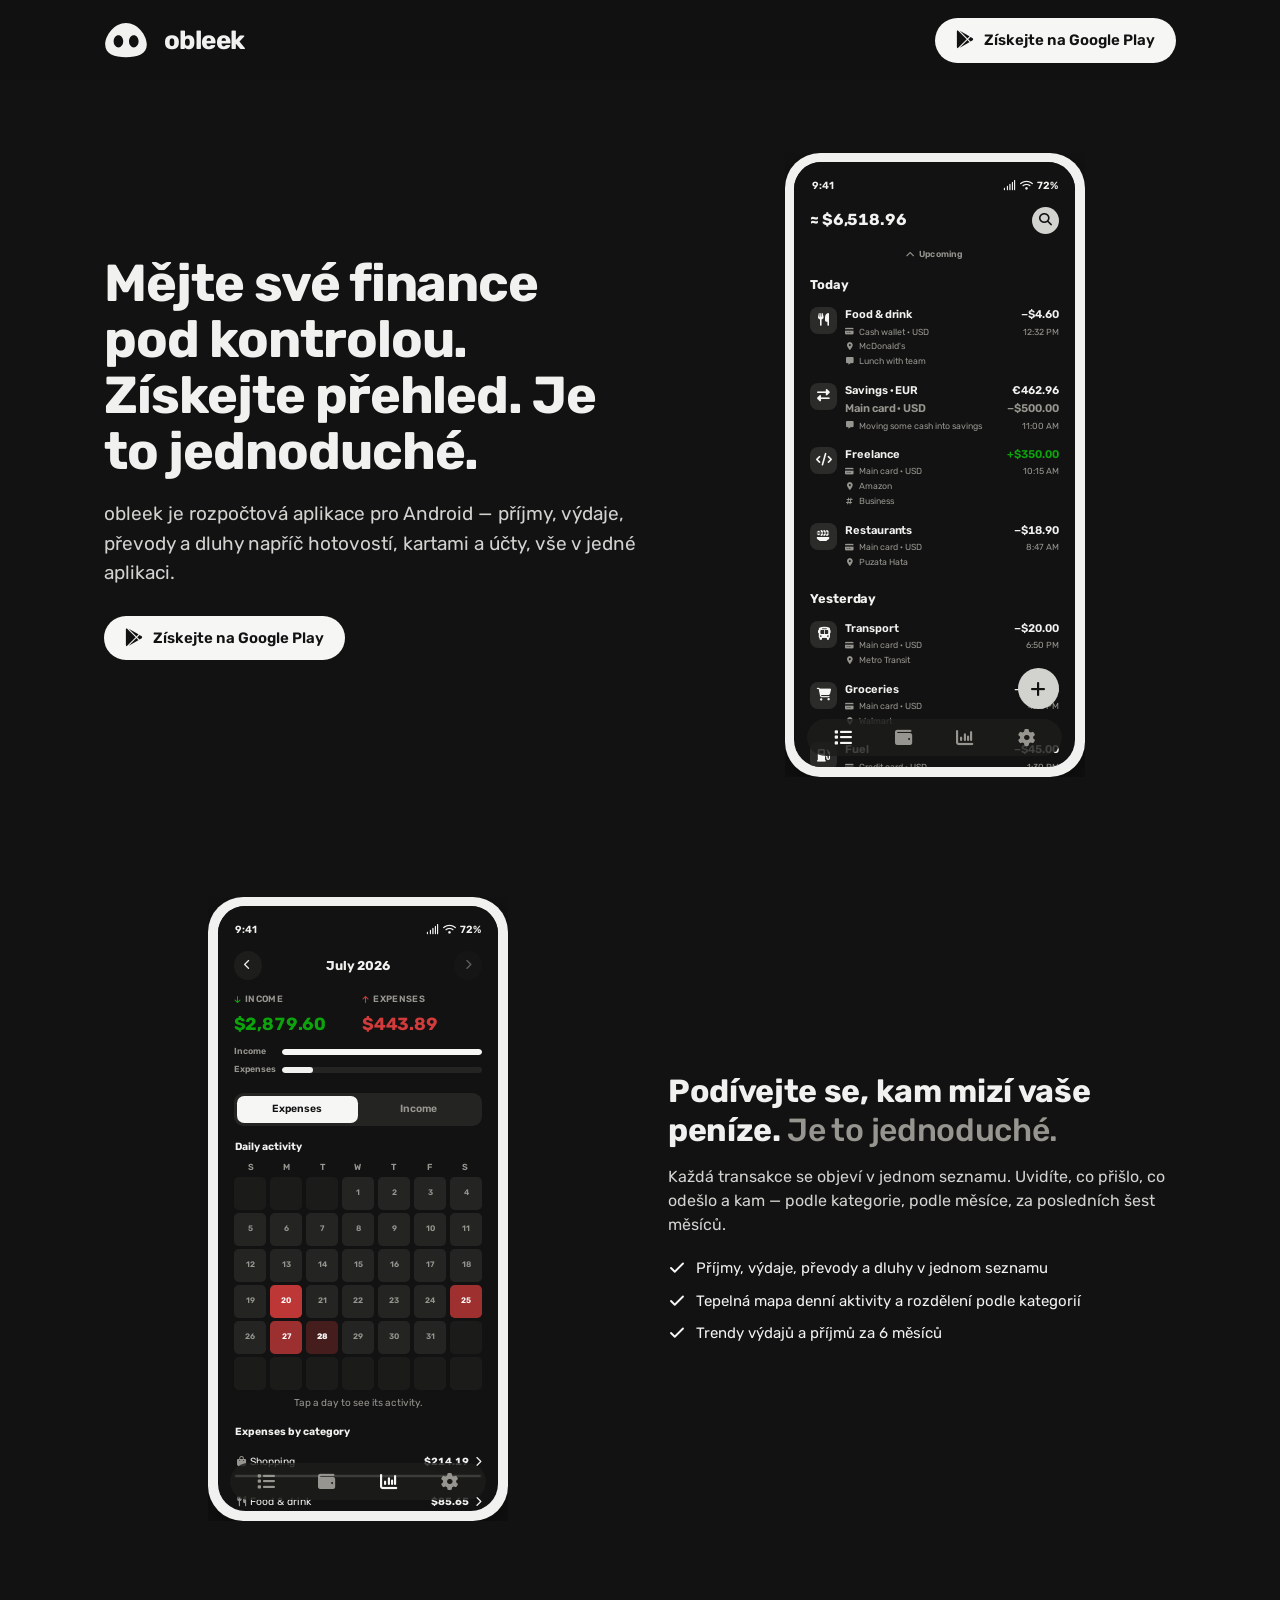
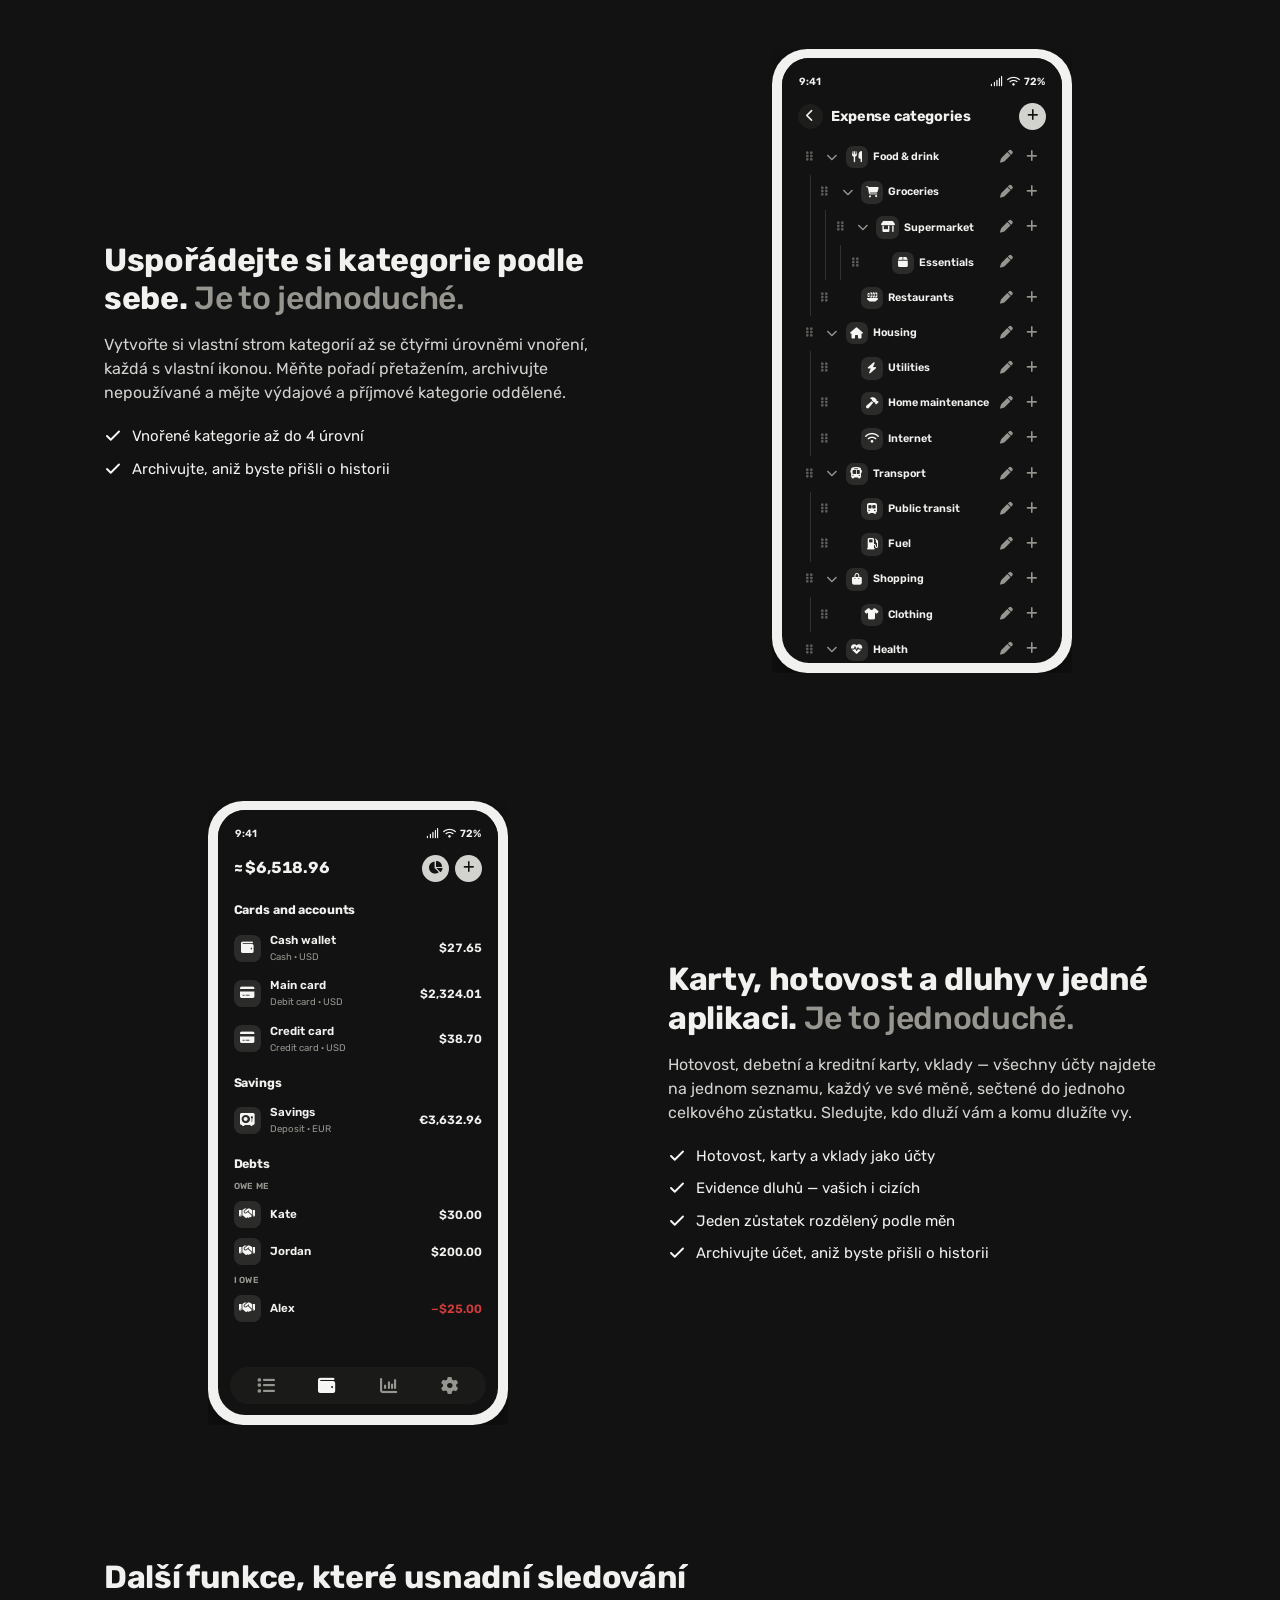
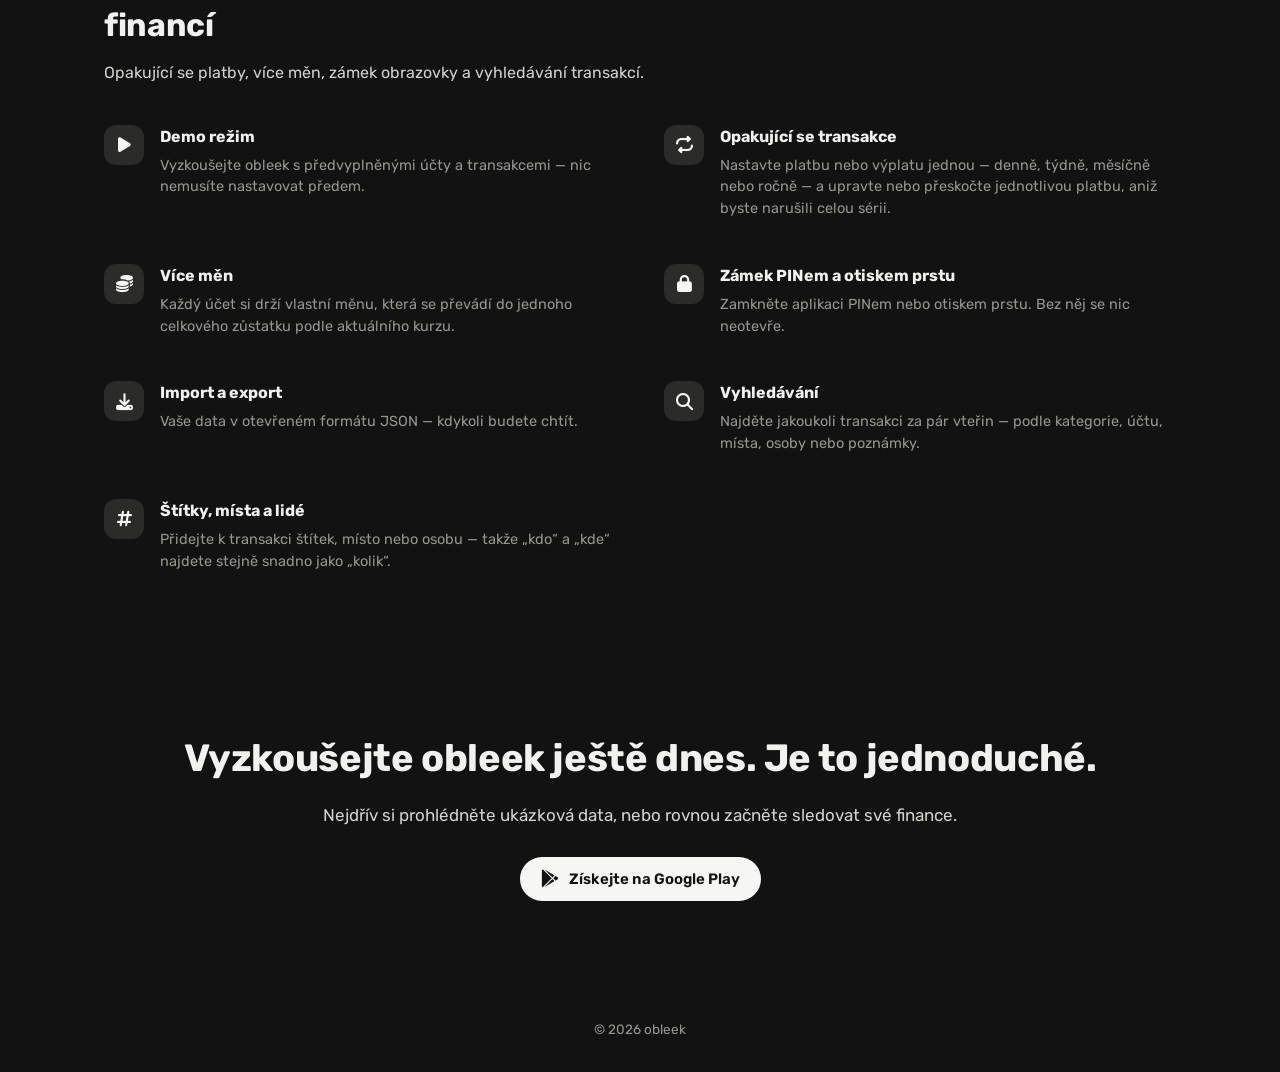
==== cs/index.html @ bb256c73 "Add basic implementation" ====
<!DOCTYPE html>
<html lang="cs">
<head>
<meta charset="UTF-8" />
<title>obleek — sledování výdajů</title>
<meta name="description" content="obleek je rozpočtová aplikace pro Android. Sledujte příjmy, výdaje, karty, hotovost a dluhy, řaďte si kategorie po svém a získejte přehled. Je to jednoduché." />
<meta name="viewport" content="width=device-width, initial-scale=1" />
<meta name="theme-color" content="#121212" />
<link rel="canonical" href="https://vbrazhnik.github.io/obleek/cs/" />

<link rel="alternate" hreflang="en" href="https://vbrazhnik.github.io/obleek/" />
<link rel="alternate" hreflang="cs" href="https://vbrazhnik.github.io/obleek/cs/" />
<link rel="alternate" hreflang="de" href="https://vbrazhnik.github.io/obleek/de/" />
<link rel="alternate" hreflang="es" href="https://vbrazhnik.github.io/obleek/es/" />
<link rel="alternate" hreflang="fr" href="https://vbrazhnik.github.io/obleek/fr/" />
<link rel="alternate" hreflang="it" href="https://vbrazhnik.github.io/obleek/it/" />
<link rel="alternate" hreflang="pl" href="https://vbrazhnik.github.io/obleek/pl/" />
<link rel="alternate" hreflang="pt" href="https://vbrazhnik.github.io/obleek/pt/" />
<link rel="alternate" hreflang="uk" href="https://vbrazhnik.github.io/obleek/uk/" />
<link rel="alternate" hreflang="x-default" href="https://vbrazhnik.github.io/obleek/" />

<link rel="icon" type="image/svg+xml" href="../assets/img/icon-source.svg" />
<link rel="icon" type="image/png" sizes="32x32" href="../assets/img/favicon-32.png" />
<link rel="apple-touch-icon" sizes="180x180" href="../assets/img/apple-touch-icon.png" />

<link rel="preload" href="../assets/fonts/rubik.woff2" as="font" type="font/woff2" crossorigin />
<link rel="stylesheet" href="https://cdnjs.cloudflare.com/ajax/libs/font-awesome/6.5.2/css/all.min.css" />
<link rel="stylesheet" href="../assets/css/style.css" />
<link rel="stylesheet" href="../assets/css/app-mock.css" />

<meta property="og:type" content="website" />
<meta property="og:site_name" content="obleek" />
<meta property="og:title" content="obleek — sledování výdajů" />
<meta property="og:description" content="Sledujte příjmy, výdaje, karty, hotovost a dluhy. Řaďte si kategorie po svém. Získejte přehled. Je to jednoduché." />
<meta property="og:url" content="https://vbrazhnik.github.io/obleek/cs/" />
<meta property="og:image" content="https://vbrazhnik.github.io/obleek/assets/img/og-image.png" />
<meta property="og:image:width" content="1200" />
<meta property="og:image:height" content="630" />
<meta property="og:locale" content="cs_CZ" />
<meta name="twitter:card" content="summary_large_image" />
<meta name="twitter:title" content="obleek — sledování výdajů" />
<meta name="twitter:description" content="Sledujte příjmy, výdaje, karty, hotovost a dluhy. Je to jednoduché." />
<meta name="twitter:image" content="https://vbrazhnik.github.io/obleek/assets/img/og-image.png" />

<script type="application/ld+json">
{
  "@context": "https://schema.org",
  "@type": "SoftwareApplication",
  "name": "obleek",
  "applicationCategory": "FinanceApplication",
  "operatingSystem": "Android",
  "description": "Rozpočtová aplikace pro Android: sledujte příjmy, výdaje, převody a dluhy mezi hotovostí, kartami a účty, vytvářejte si vlastní kategorie a sledujte přehledy.",
  "url": "https://vbrazhnik.github.io/obleek/cs/",
  "installUrl": "https://play.google.com/store/apps/details?id=com.vbrazhnik.obleek"
}
</script>
</head>
<body>
<a class="skip-link" href="#main">Přeskočit na obsah</a>

<header class="site-header">
  <div class="wrap">
    <a class="brand" href="#top">
      <span class="brand-mark" aria-hidden="true">
        <svg viewBox="0 0 512 512"><g transform="translate(256 256) scale(1.4) translate(-256 -256)" fill="currentColor"><path d="M256 114C351.545 114 429 214.792 429 293.477C429 372.161 351.545 398.941 256 398.941C160.455 398.941 83.0002 372.161 83 293.477C83 214.792 160.455 114 256 114ZM193.09 215.765C171.12 215.765 153.309 238.545 153.309 266.646C153.309 294.748 171.12 317.529 193.09 317.529C215.06 317.529 232.87 294.748 232.87 266.646C232.87 238.545 215.06 215.765 193.09 215.765ZM320.758 215.765C298.788 215.765 280.978 238.545 280.978 266.646C280.978 294.748 298.788 317.529 320.758 317.529C342.728 317.529 360.539 294.748 360.539 266.646C360.539 238.545 342.728 215.765 320.758 215.765Z"/></g></svg>
      </span>
      obleek
    </a>
    <nav class="site-nav" aria-label="Primary">
      <a class="btn btn-primary" href="https://play.google.com/store/apps/details?id=com.vbrazhnik.obleek" rel="noopener">
        <i class="fa-brands fa-google-play" aria-hidden="true"></i>
        Získejte na Google Play
      </a>
    </nav>
  </div>
</header>

<main id="main">

  <section class="hero" id="top">
    <div class="wrap">
      <div class="hero-copy">
        <h1>Mějte své finance pod kontrolou. Získejte přehled. Je to jednoduché.</h1>
        <p class="lede">obleek je rozpočtová aplikace pro Android — příjmy, výdaje, převody a dluhy napříč hotovostí, kartami a účty, vše v jedné aplikaci.</p>
        <div class="hero-ctas">
          <a class="btn btn-primary" href="https://play.google.com/store/apps/details?id=com.vbrazhnik.obleek" rel="noopener">
            <i class="fa-brands fa-google-play" aria-hidden="true"></i>
            Získejte na Google Play
          </a>
        </div>
      </div>

      <div class="hero-visual">
        <div class="phone-frame">
        <div class="phone" aria-hidden="true">
          <div class="phone-inner">
            <div class="statusbar"><span>9:41</span><span><i class="fa-solid fa-signal"></i>&nbsp;&nbsp;<i class="fa-solid fa-wifi"></i>&nbsp;&nbsp;72%</span></div>
            <div class="screens">
              <section class="screen active">
                <div class="screen-head">
                  <button type="button" class="header-balance-btn tabular">≈ $6,518.96</button>
                  <div class="screen-head-actions">
                    <button class="icon-btn" aria-hidden="true"><i class="fa-solid fa-magnifying-glass"></i></button>
                  </div>
                </div>
                <div class="future-plans-pull">
                  <span class="future-plans-label"><i class="fa-solid fa-chevron-up"></i> Upcoming</span>
                </div>
                <div class="day-label">Today</div>
                <div class="tx-list">
                  <div class="tx-row">
                    <span class="tx-icon"><i class="fa-solid fa-utensils"></i></span>
                    <div class="tx-mid"><div class="name">Food &amp; drink</div><div class="tx-detail"><i class="fa-solid fa-credit-card"></i>Cash wallet · USD</div><div class="tx-detail"><i class="fa-solid fa-location-dot"></i>McDonald's</div><div class="tx-detail tx-note"><i class="fa-solid fa-message"></i><span>Lunch with team</span></div></div>
                    <div class="tx-amt-wrap"><div class="tx-amt tabular">−$4.60</div><div class="tx-time">12:32 PM</div></div>
                  </div>
                  <div class="tx-row">
                    <span class="tx-icon"><i class="fa-solid fa-right-left"></i></span>
                    <div class="tx-mid">
                      <div class="name">Savings · EUR</div>
                      <div class="name tx-from-account">Main card · USD</div>
                      <div class="tx-detail tx-note"><i class="fa-solid fa-message"></i><span>Moving some cash into savings</span></div>
                    </div>
                    <div class="tx-amt-wrap">
                      <div class="tx-amt tabular">€462.96</div>
                      <div class="tx-amt tx-amt-sent tabular">−$500.00</div>
                      <div class="tx-time">11:00 AM</div>
                    </div>
                  </div>
                  <div class="tx-row">
                    <span class="tx-icon"><i class="fa-solid fa-code"></i></span>
                    <div class="tx-mid"><div class="name">Freelance</div><div class="tx-detail"><i class="fa-solid fa-credit-card"></i>Main card · USD</div><div class="tx-detail"><i class="fa-solid fa-location-dot"></i>Amazon</div><div class="tx-detail"><i class="fa-solid fa-hashtag"></i>Business</div></div>
                    <div class="tx-amt-wrap"><div class="tx-amt pos tabular">+$350.00</div><div class="tx-time">10:15 AM</div></div>
                  </div>
                  <div class="tx-row">
                    <span class="tx-icon"><i class="fa-solid fa-plate-wheat"></i></span>
                    <div class="tx-mid"><div class="name">Restaurants</div><div class="tx-detail"><i class="fa-solid fa-credit-card"></i>Main card · USD</div><div class="tx-detail"><i class="fa-solid fa-location-dot"></i>Puzata Hata</div></div>
                    <div class="tx-amt-wrap"><div class="tx-amt tabular">−$18.90</div><div class="tx-time">8:47 AM</div></div>
                  </div>
                </div>
                <div class="day-label">Yesterday</div>
                <div class="tx-list">
                  <div class="tx-row">
                    <span class="tx-icon"><i class="fa-solid fa-bus"></i></span>
                    <div class="tx-mid"><div class="name">Transport</div><div class="tx-detail"><i class="fa-solid fa-credit-card"></i>Main card · USD</div><div class="tx-detail"><i class="fa-solid fa-location-dot"></i>Metro Transit</div></div>
                    <div class="tx-amt-wrap"><div class="tx-amt tabular">−$20.00</div><div class="tx-time">6:50 PM</div></div>
                  </div>
                  <div class="tx-row">
                    <span class="tx-icon"><i class="fa-solid fa-cart-shopping"></i></span>
                    <div class="tx-mid"><div class="name">Groceries</div><div class="tx-detail"><i class="fa-solid fa-credit-card"></i>Main card · USD</div><div class="tx-detail"><i class="fa-solid fa-location-dot"></i>Walmart</div></div>
                    <div class="tx-amt-wrap"><div class="tx-amt tabular">−$62.15</div><div class="tx-time">4:12 PM</div></div>
                  </div>
                  <div class="tx-row">
                    <span class="tx-icon"><i class="fa-solid fa-gas-pump"></i></span>
                    <div class="tx-mid"><div class="name">Fuel</div><div class="tx-detail"><i class="fa-solid fa-credit-card"></i>Credit card · USD</div><div class="tx-detail"><i class="fa-solid fa-location-dot"></i>Shell</div></div>
                    <div class="tx-amt-wrap"><div class="tx-amt tabular">−$45.00</div><div class="tx-time">1:30 PM</div></div>
                  </div>
                  <div class="tx-row">
                    <span class="tx-icon"><i class="fa-solid fa-percent"></i></span>
                    <div class="tx-mid"><div class="name">Dividends</div><div class="tx-detail"><i class="fa-solid fa-credit-card"></i>Savings · EUR</div><div class="tx-detail"><i class="fa-solid fa-location-dot"></i>Vanguard</div></div>
                    <div class="tx-amt-wrap"><div class="tx-amt pos tabular">+€120.00</div><div class="tx-time">9:00 AM</div></div>
                  </div>
                </div>
              </section>
            </div>
            <nav class="tabbar">
              <button class="tab active"><i class="fa-solid fa-list"></i><span>Transakce</span></button>
              <button class="tab"><i class="fa-solid fa-wallet"></i><span>Účty</span></button>
              <button class="tab"><i class="fa-solid fa-chart-column"></i><span>Analýza</span></button>
              <button class="tab"><i class="fa-solid fa-gear"></i><span>Nastavení</span></button>
            </nav>
            <button class="fab" aria-hidden="true"><i class="fa-solid fa-plus"></i></button>
          </div>
        </div>
        </div>
      </div>
    </div>
  </section>

  <div id="features">

  <section class="feature reverse">
    <div class="wrap">
      <div class="feature-copy">
        <h2>Podívejte se, kam mizí vaše peníze. <span class="simple">Je to jednoduché.</span></h2>
        <p>Každá transakce se objeví v jednom seznamu. Uvidíte, co přišlo, co odešlo a kam — podle kategorie, podle měsíce, za posledních šest měsíců.</p>
        <ul class="feature-list">
          <li><svg viewBox="0 0 24 24" fill="none" stroke="currentColor" stroke-width="2.5" stroke-linecap="round" stroke-linejoin="round"><path d="M20 6L9 17l-5-5"/></svg>Příjmy, výdaje, převody a dluhy v jednom seznamu</li>
          <li><svg viewBox="0 0 24 24" fill="none" stroke="currentColor" stroke-width="2.5" stroke-linecap="round" stroke-linejoin="round"><path d="M20 6L9 17l-5-5"/></svg>Tepelná mapa denní aktivity a rozdělení podle kategorií</li>
          <li><svg viewBox="0 0 24 24" fill="none" stroke="currentColor" stroke-width="2.5" stroke-linecap="round" stroke-linejoin="round"><path d="M20 6L9 17l-5-5"/></svg>Trendy výdajů a příjmů za 6 měsíců</li>
        </ul>
      </div>
      <div class="feature-visual">
        <div class="phone-frame">
        <div class="phone" aria-hidden="true">
          <div class="phone-inner">
            <div class="statusbar"><span>9:41</span><span><i class="fa-solid fa-signal"></i>&nbsp;&nbsp;<i class="fa-solid fa-wifi"></i>&nbsp;&nbsp;72%</span></div>
            <div class="screens">
              <section class="screen active">
            <div class="screen-head">
              <div class="month-nav">
                <button type="button" class="month-nav-btn" data-dash-month-prev="" aria-label="Previous month">
                  <i class="fa-solid fa-chevron-left"></i>
                </button>
                <span class="month-label" data-dash-month-pill="">July 2026</span>
                <button type="button" class="month-nav-btn" data-dash-month-next="" aria-label="Next month" disabled="">
                  <i class="fa-solid fa-chevron-right"></i>
                </button>
              </div>
            </div>

            <div class="stat-row">
              <div class="stat-tile income">
                <div class="k"><i class="fa-solid fa-arrow-down"></i>Income</div>
                <div class="v tabular" data-dash-income="">$2,879.60</div>
              </div>
              <div class="stat-tile expense">
                <div class="k"><i class="fa-solid fa-arrow-up"></i>Expenses</div>
                <div class="v tabular" data-dash-expense="">$443.89</div>
              </div>
            </div>

            <div class="io-compare">
              <div class="io-bar-row">
                <span class="io-bar-label">Income</span>
                <div class="io-bar-track"><span class="io-bar income" data-dash-io-income-bar="" style="width: 100%;"></span></div>
              </div>
              <div class="io-bar-row">
                <span class="io-bar-label">Expenses</span>
                <div class="io-bar-track"><span class="io-bar" data-dash-io-expense-bar="" style="width: 15.415%;"></span></div>
              </div>
            </div>

            <div class="segmented" data-dash-kind-toggle="">
              <button type="button" data-dash-kind="expense" class="active">Expenses</button>
              <button type="button" data-dash-kind="income">Income</button>
            </div>

            <div class="section-title">Daily activity</div>

            

            <div data-kind-section="expense">
              <div class="cal-weekdays"><span>S</span><span>M</span><span>T</span><span>W</span><span>T</span><span>F</span><span>S</span></div>
              <div class="heat-grid" data-dash-heat-grid-expense=""><span class="heat-day-blank" aria-hidden="true"></span><span class="heat-day-blank" aria-hidden="true"></span><span class="heat-day-blank" aria-hidden="true"></span><button type="button" class="heat-day" data-heat-date="2026-07-01" style="background:var(--surface-2)"><span class="heat-day-num" style="color:var(--muted);font-weight:600">1</span></button><button type="button" class="heat-day" data-heat-date="2026-07-02" style="background:var(--surface-2)"><span class="heat-day-num" style="color:var(--muted);font-weight:600">2</span></button><button type="button" class="heat-day" data-heat-date="2026-07-03" style="background:var(--surface-2)"><span class="heat-day-num" style="color:var(--muted);font-weight:600">3</span></button><button type="button" class="heat-day" data-heat-date="2026-07-04" style="background:var(--surface-2)"><span class="heat-day-num" style="color:var(--muted);font-weight:600">4</span></button><button type="button" class="heat-day" data-heat-date="2026-07-05" style="background:var(--surface-2)"><span class="heat-day-num" style="color:var(--muted);font-weight:600">5</span></button><button type="button" class="heat-day" data-heat-date="2026-07-06" style="background:var(--surface-2)"><span class="heat-day-num" style="color:var(--muted);font-weight:600">6</span></button><button type="button" class="heat-day" data-heat-date="2026-07-07" style="background:var(--surface-2)"><span class="heat-day-num" style="color:var(--muted);font-weight:600">7</span></button><button type="button" class="heat-day" data-heat-date="2026-07-08" style="background:var(--surface-2)"><span class="heat-day-num" style="color:var(--muted);font-weight:600">8</span></button><button type="button" class="heat-day" data-heat-date="2026-07-09" style="background:var(--surface-2)"><span class="heat-day-num" style="color:var(--muted);font-weight:600">9</span></button><button type="button" class="heat-day" data-heat-date="2026-07-10" style="background:var(--surface-2)"><span class="heat-day-num" style="color:var(--muted);font-weight:600">10</span></button><button type="button" class="heat-day" data-heat-date="2026-07-11" style="background:var(--surface-2)"><span class="heat-day-num" style="color:var(--muted);font-weight:600">11</span></button><button type="button" class="heat-day" data-heat-date="2026-07-12" style="background:var(--surface-2)"><span class="heat-day-num" style="color:var(--muted);font-weight:600">12</span></button><button type="button" class="heat-day" data-heat-date="2026-07-13" style="background:var(--surface-2)"><span class="heat-day-num" style="color:var(--muted);font-weight:600">13</span></button><button type="button" class="heat-day" data-heat-date="2026-07-14" style="background:var(--surface-2)"><span class="heat-day-num" style="color:var(--muted);font-weight:600">14</span></button><button type="button" class="heat-day" data-heat-date="2026-07-15" style="background:var(--surface-2)"><span class="heat-day-num" style="color:var(--muted);font-weight:600">15</span></button><button type="button" class="heat-day" data-heat-date="2026-07-16" style="background:var(--surface-2)"><span class="heat-day-num" style="color:var(--muted);font-weight:600">16</span></button><button type="button" class="heat-day" data-heat-date="2026-07-17" style="background:var(--surface-2)"><span class="heat-day-num" style="color:var(--muted);font-weight:600">17</span></button><button type="button" class="heat-day" data-heat-date="2026-07-18" style="background:var(--surface-2)"><span class="heat-day-num" style="color:var(--muted);font-weight:600">18</span></button><button type="button" class="heat-day" data-heat-date="2026-07-19" style="background:var(--surface-2)"><span class="heat-day-num" style="color:var(--muted);font-weight:600">19</span></button><button type="button" class="heat-day" data-heat-date="2026-07-20" style="background:rgba(208,59,59,0.90)"><span class="heat-day-num" style="color:#fff;font-weight:600">20</span></button><button type="button" class="heat-day" data-heat-date="2026-07-21" style="background:var(--surface-2)"><span class="heat-day-num" style="color:var(--muted);font-weight:600">21</span></button><button type="button" class="heat-day" data-heat-date="2026-07-22" style="background:var(--surface-2)"><span class="heat-day-num" style="color:var(--muted);font-weight:600">22</span></button><button type="button" class="heat-day" data-heat-date="2026-07-23" style="background:var(--surface-2)"><span class="heat-day-num" style="color:var(--muted);font-weight:600">23</span></button><button type="button" class="heat-day" data-heat-date="2026-07-24" style="background:var(--surface-2)"><span class="heat-day-num" style="color:var(--muted);font-weight:600">24</span></button><button type="button" class="heat-day" data-heat-date="2026-07-25" style="background:rgba(208,59,59,0.74)"><span class="heat-day-num" style="color:#fff;font-weight:600">25</span></button><button type="button" class="heat-day" data-heat-date="2026-07-26" style="background:var(--surface-2)"><span class="heat-day-num" style="color:var(--muted);font-weight:600">26</span></button><button type="button" class="heat-day" data-heat-date="2026-07-27" style="background:rgba(208,59,59,0.73)"><span class="heat-day-num" style="color:#fff;font-weight:600">27</span></button><button type="button" class="heat-day today" data-heat-date="2026-07-28" style="background:rgba(208,59,59,0.27)"><span class="heat-day-num" style="color:var(--ink);font-weight:800">28</span></button><button type="button" class="heat-day" data-heat-date="2026-07-29" style="background:var(--surface-2)"><span class="heat-day-num" style="color:var(--muted);font-weight:600">29</span></button><button type="button" class="heat-day" data-heat-date="2026-07-30" style="background:var(--surface-2)"><span class="heat-day-num" style="color:var(--muted);font-weight:600">30</span></button><button type="button" class="heat-day" data-heat-date="2026-07-31" style="background:var(--surface-2)"><span class="heat-day-num" style="color:var(--muted);font-weight:600">31</span></button><span class="heat-day-blank" aria-hidden="true"></span><span class="heat-day-blank" aria-hidden="true"></span><span class="heat-day-blank" aria-hidden="true"></span><span class="heat-day-blank" aria-hidden="true"></span><span class="heat-day-blank" aria-hidden="true"></span><span class="heat-day-blank" aria-hidden="true"></span><span class="heat-day-blank" aria-hidden="true"></span><span class="heat-day-blank" aria-hidden="true"></span></div>
            </div>

            <div class="heat-detail" data-dash-heat-detail=""><p class="heat-detail-empty">Tap a day to see its activity.</p></div>

            <div data-kind-section="expense">
              <div class="section-title">Expenses by category</div>
              <div data-dash-category-list=""><div class="cat-row drillable" data-cat-drill="Shopping"><div class="cat-head"><span class="name"><span class="cat-icon"><i class="fa-solid fa-bag-shopping"></i></span>Shopping</span><span class="cat-right"><span class="nums tabular"><b>$214.19</b></span><i class="fa-solid fa-chevron-right"></i></span></div><div class="cat-track"><span style="width:100%"></span></div></div><div class="cat-row drillable" data-cat-drill="Food &amp; drink"><div class="cat-head"><span class="name"><span class="cat-icon"><i class="fa-solid fa-utensils"></i></span>Food &amp; drink</span><span class="cat-right"><span class="nums tabular"><b>$85.65</b></span><i class="fa-solid fa-chevron-right"></i></span></div><div class="cat-track"><span style="width:39.9878612446893%"></span></div></div><div class="cat-row drillable" data-cat-drill="Transport"><div class="cat-head"><span class="name"><span class="cat-icon"><i class="fa-solid fa-bus"></i></span>Transport</span><span class="cat-right"><span class="nums tabular"><b>$67.75</b></span><i class="fa-solid fa-chevron-right"></i></span></div><div class="cat-track"><span style="width:31.63079508847285%"></span></div></div><div class="cat-row drillable" data-cat-drill="Housing"><div class="cat-head"><span class="name"><span class="cat-icon"><i class="fa-solid fa-house"></i></span>Housing</span><span class="cat-right"><span class="nums tabular"><b>$41.30</b></span><i class="fa-solid fa-chevron-right"></i></span></div><div class="cat-track"><span style="width:19.281945935851347%"></span></div></div><div class="cat-row"><div class="cat-head"><span class="name"><span class="cat-icon"><i class="fa-solid fa-gift"></i></span>Gifts</span><span class="cat-right"><span class="nums tabular"><b>$35.00</b></span></span></div><div class="cat-track"><span style="width:16.340632149026565%"></span></div></div><div class="cat-row drillable" data-cat-drill="Health"><div class="cat-head"><span class="name"><span class="cat-icon"><i class="fa-solid fa-heart-pulse"></i></span>Health</span><span class="cat-right"><span class="nums tabular"><b>$0.00</b></span><i class="fa-solid fa-chevron-right"></i></span></div><div class="cat-track"><span style="width:0%"></span></div></div><div class="cat-row"><div class="cat-head"><span class="name"><span class="cat-icon"><i class="fa-solid fa-shield"></i></span>Insurance</span><span class="cat-right"><span class="nums tabular"><b>$0.00</b></span></span></div><div class="cat-track"><span style="width:0%"></span></div></div><div class="cat-row drillable" data-cat-drill="Entertainment"><div class="cat-head"><span class="name"><span class="cat-icon"><i class="fa-solid fa-film"></i></span>Entertainment</span><span class="cat-right"><span class="nums tabular"><b>$0.00</b></span><i class="fa-solid fa-chevron-right"></i></span></div><div class="cat-track"><span style="width:0%"></span></div></div><div class="cat-row"><div class="cat-head"><span class="name"><span class="cat-icon"><i class="fa-solid fa-spa"></i></span>Personal care</span><span class="cat-right"><span class="nums tabular"><b>$0.00</b></span></span></div><div class="cat-track"><span style="width:0%"></span></div></div><div class="cat-row"><div class="cat-head"><span class="name"><span class="cat-icon"><i class="fa-solid fa-graduation-cap"></i></span>Education</span><span class="cat-right"><span class="nums tabular"><b>$0.00</b></span></span></div><div class="cat-track"><span style="width:0%"></span></div></div><div class="cat-row"><div class="cat-head"><span class="name"><span class="cat-icon"><i class="fa-solid fa-suitcase-rolling"></i></span>Travel</span><span class="cat-right"><span class="nums tabular"><b>$0.00</b></span></span></div><div class="cat-track"><span style="width:0%"></span></div></div><div class="cat-row drillable" data-cat-drill="Family"><div class="cat-head"><span class="name"><span class="cat-icon"><i class="fa-solid fa-users"></i></span>Family</span><span class="cat-right"><span class="nums tabular"><b>$0.00</b></span><i class="fa-solid fa-chevron-right"></i></span></div><div class="cat-track"><span style="width:0%"></span></div></div><div class="cat-row"><div class="cat-head"><span class="name"><span class="cat-icon"><i class="fa-solid fa-paw"></i></span>Pets</span><span class="cat-right"><span class="nums tabular"><b>$0.00</b></span></span></div><div class="cat-track"><span style="width:0%"></span></div></div><div class="cat-row"><div class="cat-head"><span class="name"><span class="cat-icon"><i class="fa-solid fa-heart"></i></span>Donations</span><span class="cat-right"><span class="nums tabular"><b>$0.00</b></span></span></div><div class="cat-track"><span style="width:0%"></span></div></div><div class="cat-row"><div class="cat-head"><span class="name"><span class="cat-icon"><i class="fa-solid fa-tag"></i></span>Other expense</span><span class="cat-right"><span class="nums tabular"><b>$0.00</b></span></span></div><div class="cat-track"><span style="width:0%"></span></div></div></div>
            </div>

            

            

            <div data-kind-section="expense">
              <div class="section-title">Expenses, last 6 months</div>
              <div class="trend" data-dash-trend=""><div class="bar"><div class="col" style="height:40px"></div><span class="m">Feb</span></div><div class="bar"><div class="col" style="height:51px"></div><span class="m">Mar</span></div><div class="bar"><div class="col" style="height:32px"></div><span class="m">Apr</span></div><div class="bar"><div class="col" style="height:58px"></div><span class="m">May</span></div><div class="bar"><div class="col" style="height:44px"></div><span class="m">Jun</span></div><div class="bar now"><div class="col" style="height:20px"></div><span class="m">Jul</span></div></div>
            </div>
          
              </section>
            </div>
            <nav class="tabbar">
              <button class="tab"><i class="fa-solid fa-list"></i><span>Transakce</span></button>
              <button class="tab"><i class="fa-solid fa-wallet"></i><span>Účty</span></button>
              <button class="tab active"><i class="fa-solid fa-chart-column"></i><span>Analýza</span></button>
              <button class="tab"><i class="fa-solid fa-gear"></i><span>Nastavení</span></button>
            </nav>
          </div>
        </div>
        </div>
      </div>
    </div>
  </section>

  <section class="feature">
    <div class="wrap">
      <div class="feature-copy">
        <h2>Uspořádejte si kategorie podle sebe. <span class="simple">Je to jednoduché.</span></h2>
        <p>Vytvořte si vlastní strom kategorií až se čtyřmi úrovněmi vnoření, každá s vlastní ikonou. Měňte pořadí přetažením, archivujte nepoužívané a mějte výdajové a příjmové kategorie oddělené.</p>
        <ul class="feature-list">
          <li><svg viewBox="0 0 24 24" fill="none" stroke="currentColor" stroke-width="2.5" stroke-linecap="round" stroke-linejoin="round"><path d="M20 6L9 17l-5-5"/></svg>Vnořené kategorie až do 4 úrovní</li>
          <li><svg viewBox="0 0 24 24" fill="none" stroke="currentColor" stroke-width="2.5" stroke-linecap="round" stroke-linejoin="round"><path d="M20 6L9 17l-5-5"/></svg>Archivujte, aniž byste přišli o historii</li>
        </ul>
      </div>
      <div class="feature-visual">
        <div class="phone-frame">
        <div class="phone" aria-hidden="true">
          <div class="phone-inner">
            <div class="statusbar"><span>9:41</span><span><i class="fa-solid fa-signal"></i>&nbsp;&nbsp;<i class="fa-solid fa-wifi"></i>&nbsp;&nbsp;72%</span></div>
            <div class="screens">
              <section class="screen active">
                <div class="sub-header"><span class="back-btn"><i class="fa-solid fa-chevron-left"></i></span><h2>Expense categories</h2><span class="icon-btn"><i class="fa-solid fa-plus"></i></span></div>
<div class="cat-tree" data-cat-list="expense"><div class="cat-tree-row" data-depth="1" data-archived="false"><span class="drag-handle"><i class="fa-solid fa-grip-vertical"></i></span><button class="tree-chevron" data-toggle=""><i class="fa-solid fa-chevron-down"></i></button><span class="tree-icon" data-icon="utensils"><i class="fa-solid fa-utensils"></i></span><span class="tree-name">Food &amp; drink</span><div class="tree-actions"><button class="tree-action" aria-label="Edit"><i class="fa-solid fa-pen"></i></button><button class="tree-action" aria-label="Add category"><i class="fa-solid fa-plus"></i></button></div></div><div class="cat-children"><div class="cat-tree-row" data-depth="2" data-archived="false"><span class="drag-handle"><i class="fa-solid fa-grip-vertical"></i></span><button class="tree-chevron" data-toggle=""><i class="fa-solid fa-chevron-down"></i></button><span class="tree-icon" data-icon="cart"><i class="fa-solid fa-cart-shopping"></i></span><span class="tree-name">Groceries</span><div class="tree-actions"><button class="tree-action" aria-label="Edit"><i class="fa-solid fa-pen"></i></button><button class="tree-action" aria-label="Add category"><i class="fa-solid fa-plus"></i></button></div></div><div class="cat-children"><div class="cat-tree-row" data-depth="3" data-archived="false"><span class="drag-handle"><i class="fa-solid fa-grip-vertical"></i></span><button class="tree-chevron" data-toggle=""><i class="fa-solid fa-chevron-down"></i></button><span class="tree-icon" data-icon="storefront"><i class="fa-solid fa-shop"></i></span><span class="tree-name">Supermarket</span><div class="tree-actions"><button class="tree-action" aria-label="Edit"><i class="fa-solid fa-pen"></i></button><button class="tree-action" aria-label="Add category"><i class="fa-solid fa-plus"></i></button></div></div><div class="cat-children"><div class="cat-tree-row" data-depth="4" data-archived="false"><span class="drag-handle"><i class="fa-solid fa-grip-vertical"></i></span><span class="tree-spacer"></span><span class="tree-icon" data-icon="box"><i class="fa-solid fa-box"></i></span><span class="tree-name">Essentials</span><div class="tree-actions"><button class="tree-action" aria-label="Edit"><i class="fa-solid fa-pen"></i></button><span class="tree-action-spacer"></span></div></div></div></div><div class="cat-tree-row" data-depth="2" data-archived="false"><span class="drag-handle"><i class="fa-solid fa-grip-vertical"></i></span><span class="tree-spacer"></span><span class="tree-icon" data-icon="dining"><i class="fa-solid fa-plate-wheat"></i></span><span class="tree-name">Restaurants</span><div class="tree-actions"><button class="tree-action" aria-label="Edit"><i class="fa-solid fa-pen"></i></button><button class="tree-action" aria-label="Add category"><i class="fa-solid fa-plus"></i></button></div></div></div><div class="cat-tree-row" data-depth="1" data-archived="false"><span class="drag-handle"><i class="fa-solid fa-grip-vertical"></i></span><button class="tree-chevron" data-toggle=""><i class="fa-solid fa-chevron-down"></i></button><span class="tree-icon" data-icon="home"><i class="fa-solid fa-house"></i></span><span class="tree-name">Housing</span><div class="tree-actions"><button class="tree-action" aria-label="Edit"><i class="fa-solid fa-pen"></i></button><button class="tree-action" aria-label="Add category"><i class="fa-solid fa-plus"></i></button></div></div><div class="cat-children"><div class="cat-tree-row" data-depth="2" data-archived="false"><span class="drag-handle"><i class="fa-solid fa-grip-vertical"></i></span><span class="tree-spacer"></span><span class="tree-icon" data-icon="bolt"><i class="fa-solid fa-bolt"></i></span><span class="tree-name">Utilities</span><div class="tree-actions"><button class="tree-action" aria-label="Edit"><i class="fa-solid fa-pen"></i></button><button class="tree-action" aria-label="Add category"><i class="fa-solid fa-plus"></i></button></div></div><div class="cat-tree-row" data-depth="2" data-archived="false"><span class="drag-handle"><i class="fa-solid fa-grip-vertical"></i></span><span class="tree-spacer"></span><span class="tree-icon" data-icon="hammer"><i class="fa-solid fa-hammer"></i></span><span class="tree-name">Home maintenance</span><div class="tree-actions"><button class="tree-action" aria-label="Edit"><i class="fa-solid fa-pen"></i></button><button class="tree-action" aria-label="Add category"><i class="fa-solid fa-plus"></i></button></div></div><div class="cat-tree-row" data-depth="2" data-archived="false"><span class="drag-handle"><i class="fa-solid fa-grip-vertical"></i></span><span class="tree-spacer"></span><span class="tree-icon" data-icon="wifi"><i class="fa-solid fa-wifi"></i></span><span class="tree-name">Internet</span><div class="tree-actions"><button class="tree-action" aria-label="Edit"><i class="fa-solid fa-pen"></i></button><button class="tree-action" aria-label="Add category"><i class="fa-solid fa-plus"></i></button></div></div></div><div class="cat-tree-row" data-depth="1" data-archived="false"><span class="drag-handle"><i class="fa-solid fa-grip-vertical"></i></span><button class="tree-chevron" data-toggle=""><i class="fa-solid fa-chevron-down"></i></button><span class="tree-icon" data-icon="bus"><i class="fa-solid fa-bus"></i></span><span class="tree-name">Transport</span><div class="tree-actions"><button class="tree-action" aria-label="Edit"><i class="fa-solid fa-pen"></i></button><button class="tree-action" aria-label="Add category"><i class="fa-solid fa-plus"></i></button></div></div><div class="cat-children"><div class="cat-tree-row" data-depth="2" data-archived="false"><span class="drag-handle"><i class="fa-solid fa-grip-vertical"></i></span><span class="tree-spacer"></span><span class="tree-icon" data-icon="train"><i class="fa-solid fa-train-subway"></i></span><span class="tree-name">Public transit</span><div class="tree-actions"><button class="tree-action" aria-label="Edit"><i class="fa-solid fa-pen"></i></button><button class="tree-action" aria-label="Add category"><i class="fa-solid fa-plus"></i></button></div></div><div class="cat-tree-row" data-depth="2" data-archived="false"><span class="drag-handle"><i class="fa-solid fa-grip-vertical"></i></span><span class="tree-spacer"></span><span class="tree-icon" data-icon="fuel"><i class="fa-solid fa-gas-pump"></i></span><span class="tree-name">Fuel</span><div class="tree-actions"><button class="tree-action" aria-label="Edit"><i class="fa-solid fa-pen"></i></button><button class="tree-action" aria-label="Add category"><i class="fa-solid fa-plus"></i></button></div></div></div><div class="cat-tree-row" data-depth="1" data-archived="false"><span class="drag-handle"><i class="fa-solid fa-grip-vertical"></i></span><button class="tree-chevron" data-toggle=""><i class="fa-solid fa-chevron-down"></i></button><span class="tree-icon" data-icon="bag"><i class="fa-solid fa-bag-shopping"></i></span><span class="tree-name">Shopping</span><div class="tree-actions"><button class="tree-action" aria-label="Edit"><i class="fa-solid fa-pen"></i></button><button class="tree-action" aria-label="Add category"><i class="fa-solid fa-plus"></i></button></div></div><div class="cat-children"><div class="cat-tree-row" data-depth="2" data-archived="false"><span class="drag-handle"><i class="fa-solid fa-grip-vertical"></i></span><span class="tree-spacer"></span><span class="tree-icon" data-icon="shirt"><i class="fa-solid fa-shirt"></i></span><span class="tree-name">Clothing</span><div class="tree-actions"><button class="tree-action" aria-label="Edit"><i class="fa-solid fa-pen"></i></button><button class="tree-action" aria-label="Add category"><i class="fa-solid fa-plus"></i></button></div></div></div><div class="cat-tree-row" data-depth="1" data-archived="false"><span class="drag-handle"><i class="fa-solid fa-grip-vertical"></i></span><button class="tree-chevron" data-toggle=""><i class="fa-solid fa-chevron-down"></i></button><span class="tree-icon" data-icon="heart-pulse"><i class="fa-solid fa-heart-pulse"></i></span><span class="tree-name">Health</span><div class="tree-actions"><button class="tree-action" aria-label="Edit"><i class="fa-solid fa-pen"></i></button><button class="tree-action" aria-label="Add category"><i class="fa-solid fa-plus"></i></button></div></div><div class="cat-children"><div class="cat-tree-row" data-depth="2" data-archived="false"><span class="drag-handle"><i class="fa-solid fa-grip-vertical"></i></span><span class="tree-spacer"></span><span class="tree-icon" data-icon="pill"><i class="fa-solid fa-pills"></i></span><span class="tree-name">Pharmacy</span><div class="tree-actions"><button class="tree-action" aria-label="Edit"><i class="fa-solid fa-pen"></i></button><button class="tree-action" aria-label="Add category"><i class="fa-solid fa-plus"></i></button></div></div></div><div class="cat-tree-row" data-depth="1" data-archived="false"><span class="drag-handle"><i class="fa-solid fa-grip-vertical"></i></span><span class="tree-spacer"></span><span class="tree-icon" data-icon="shield"><i class="fa-solid fa-shield"></i></span><span class="tree-name">Insurance</span><div class="tree-actions"><button class="tree-action" aria-label="Edit"><i class="fa-solid fa-pen"></i></button><button class="tree-action" aria-label="Add category"><i class="fa-solid fa-plus"></i></button></div></div><div class="cat-tree-row" data-depth="1" data-archived="false"><span class="drag-handle"><i class="fa-solid fa-grip-vertical"></i></span><button class="tree-chevron" data-toggle=""><i class="fa-solid fa-chevron-down"></i></button><span class="tree-icon" data-icon="film"><i class="fa-solid fa-film"></i></span><span class="tree-name">Entertainment</span><div class="tree-actions"><button class="tree-action" aria-label="Edit"><i class="fa-solid fa-pen"></i></button><button class="tree-action" aria-label="Add category"><i class="fa-solid fa-plus"></i></button></div></div><div class="cat-children"><div class="cat-tree-row" data-depth="2" data-archived="false"><span class="drag-handle"><i class="fa-solid fa-grip-vertical"></i></span><span class="tree-spacer"></span><span class="tree-icon" data-icon="tv"><i class="fa-solid fa-tv"></i></span><span class="tree-name">Subscriptions</span><div class="tree-actions"><button class="tree-action" aria-label="Edit"><i class="fa-solid fa-pen"></i></button><button class="tree-action" aria-label="Add category"><i class="fa-solid fa-plus"></i></button></div></div></div></div>
                <p class="depth-note">Drag <i class="fa-solid fa-grip-vertical"></i> to reorder. Categories can be nested up to 4 levels deep.</p>
              </section>
            </div>
          </div>
        </div>
        </div>
      </div>
    </div>
  </section>

  <section class="feature reverse">
    <div class="wrap">
      <div class="feature-copy">
        <h2>Karty, hotovost a dluhy v jedné aplikaci. <span class="simple">Je to jednoduché.</span></h2>
        <p>Hotovost, debetní a kreditní karty, vklady — všechny účty najdete na jednom seznamu, každý ve své měně, sečtené do jednoho celkového zůstatku. Sledujte, kdo dluží vám a komu dlužíte vy.</p>
        <ul class="feature-list">
          <li><svg viewBox="0 0 24 24" fill="none" stroke="currentColor" stroke-width="2.5" stroke-linecap="round" stroke-linejoin="round"><path d="M20 6L9 17l-5-5"/></svg>Hotovost, karty a vklady jako účty</li>
          <li><svg viewBox="0 0 24 24" fill="none" stroke="currentColor" stroke-width="2.5" stroke-linecap="round" stroke-linejoin="round"><path d="M20 6L9 17l-5-5"/></svg>Evidence dluhů — vašich i cizích</li>
          <li><svg viewBox="0 0 24 24" fill="none" stroke="currentColor" stroke-width="2.5" stroke-linecap="round" stroke-linejoin="round"><path d="M20 6L9 17l-5-5"/></svg>Jeden zůstatek rozdělený podle měn</li>
          <li><svg viewBox="0 0 24 24" fill="none" stroke="currentColor" stroke-width="2.5" stroke-linecap="round" stroke-linejoin="round"><path d="M20 6L9 17l-5-5"/></svg>Archivujte účet, aniž byste přišli o historii</li>
        </ul>
      </div>
      <div class="feature-visual">
        <div class="phone-frame">
        <div class="phone" aria-hidden="true">
          <div class="phone-inner">
            <div class="statusbar"><span>9:41</span><span><i class="fa-solid fa-signal"></i>&nbsp;&nbsp;<i class="fa-solid fa-wifi"></i>&nbsp;&nbsp;72%</span></div>
            <div class="screens">
              <section class="screen active">
                <div class="screen-head">
                  <button type="button" class="header-balance-btn tabular">≈ $6,518.96</button>
                  <div class="screen-head-actions"><button class="icon-btn"><i class="fa-solid fa-chart-pie"></i></button><button class="icon-btn"><i class="fa-solid fa-plus"></i></button></div>
                </div>
                <div class="settings-group-label">Cards and accounts</div>
                <div class="acct-card">
                  <div class="acct-row"><div class="acct-icon"><i class="fa-solid fa-wallet"></i></div><div class="acct-mid"><div class="name">Cash wallet</div><div class="meta">Cash · USD</div></div><div class="acct-amt tabular">$27.65</div></div>
                  <div class="acct-row"><div class="acct-icon"><i class="fa-solid fa-credit-card"></i></div><div class="acct-mid"><div class="name">Main card</div><div class="meta">Debit card · USD</div></div><div class="acct-amt tabular">$2,324.01</div></div>
                  <div class="acct-row"><div class="acct-icon"><i class="fa-solid fa-credit-card"></i></div><div class="acct-mid"><div class="name">Credit card</div><div class="meta">Credit card · USD</div></div><div class="acct-amt tabular">$38.70</div></div>
                </div>
                <div class="settings-group-label">Savings</div>
                <div class="acct-card">
                  <div class="acct-row"><div class="acct-icon"><i class="fa-solid fa-vault"></i></div><div class="acct-mid"><div class="name">Savings</div><div class="meta">Deposit · EUR</div></div><div class="acct-amt tabular">€3,632.96</div></div>
                </div>
                <div class="settings-group-label">Debts</div>
                <div class="acct-card debts-card">
                  <div class="ledger-group">
                    <div class="ledger-label">Owe me</div>
                    <div class="ledger-line"><span class="ledger-left"><span class="acct-icon"><i class="fa-solid fa-handshake"></i></span><span class="ledger-person">Kate</span></span><span class="ledger-amt tabular">$30.00</span></div>
                    <div class="ledger-line"><span class="ledger-left"><span class="acct-icon"><i class="fa-solid fa-handshake"></i></span><span class="ledger-person">Jordan</span></span><span class="ledger-amt tabular">$200.00</span></div>
                  </div>
                  <div class="ledger-group owe">
                    <div class="ledger-label">I owe</div>
                    <div class="ledger-line"><span class="ledger-left"><span class="acct-icon"><i class="fa-solid fa-handshake"></i></span><span class="ledger-person">Alex</span></span><span class="ledger-amt tabular">−$25.00</span></div>
                  </div>
                </div>
              </section>
            </div>
            <nav class="tabbar">
              <button class="tab"><i class="fa-solid fa-list"></i><span>Transakce</span></button>
              <button class="tab active"><i class="fa-solid fa-wallet"></i><span>Účty</span></button>
              <button class="tab"><i class="fa-solid fa-chart-column"></i><span>Analýza</span></button>
              <button class="tab"><i class="fa-solid fa-gear"></i><span>Nastavení</span></button>
            </nav>
          </div>
        </div>
        </div>
      </div>
    </div>
  </section>

  </div>

  <section class="highlights">
    <div class="wrap">
      <div class="section-head">
        <h2>Další funkce, které usnadní sledování financí</h2>
        <p>Opakující se platby, více měn, zámek obrazovky a vyhledávání transakcí.</p>
      </div>
      <div class="feature-rows">
        <div class="feature-row">
          <div class="feature-row-icon"><i class="fa-solid fa-play" aria-hidden="true"></i></div>
          <div class="feature-row-mid">
            <h3>Demo režim</h3>
            <p>Vyzkoušejte obleek s předvyplněnými účty a transakcemi — nic nemusíte nastavovat předem.</p>
          </div>
        </div>
        <div class="feature-row">
          <div class="feature-row-icon"><i class="fa-solid fa-repeat" aria-hidden="true"></i></div>
          <div class="feature-row-mid">
            <h3>Opakující se transakce</h3>
            <p>Nastavte platbu nebo výplatu jednou — denně, týdně, měsíčně nebo ročně — a upravte nebo přeskočte jednotlivou platbu, aniž byste narušili celou sérii.</p>
          </div>
        </div>
        <div class="feature-row">
          <div class="feature-row-icon"><i class="fa-solid fa-coins" aria-hidden="true"></i></div>
          <div class="feature-row-mid">
            <h3>Více měn</h3>
            <p>Každý účet si drží vlastní měnu, která se převádí do jednoho celkového zůstatku podle aktuálního kurzu.</p>
          </div>
        </div>
        <div class="feature-row">
          <div class="feature-row-icon"><i class="fa-solid fa-lock" aria-hidden="true"></i></div>
          <div class="feature-row-mid">
            <h3>Zámek PINem a otiskem prstu</h3>
            <p>Zamkněte aplikaci PINem nebo otiskem prstu. Bez něj se nic neotevře.</p>
          </div>
        </div>
        <div class="feature-row">
          <div class="feature-row-icon"><i class="fa-solid fa-download" aria-hidden="true"></i></div>
          <div class="feature-row-mid">
            <h3>Import a export</h3>
            <p>Vaše data v otevřeném formátu JSON — kdykoli budete chtít.</p>
          </div>
        </div>
        <div class="feature-row">
          <div class="feature-row-icon"><i class="fa-solid fa-magnifying-glass" aria-hidden="true"></i></div>
          <div class="feature-row-mid">
            <h3>Vyhledávání</h3>
            <p>Najděte jakoukoli transakci za pár vteřin — podle kategorie, účtu, místa, osoby nebo poznámky.</p>
          </div>
        </div>
        <div class="feature-row">
          <div class="feature-row-icon"><i class="fa-solid fa-hashtag" aria-hidden="true"></i></div>
          <div class="feature-row-mid">
            <h3>Štítky, místa a lidé</h3>
            <p>Přidejte k transakci štítek, místo nebo osobu — takže „kdo“ a „kde“ najdete stejně snadno jako „kolik“.</p>
          </div>
        </div>
      </div>
    </div>
  </section>

  <section class="final-cta">
    <div class="wrap">
      <h2>Vyzkoušejte obleek ještě dnes. <span class="simple">Je to jednoduché.</span></h2>
      <p>Nejdřív si prohlédněte ukázková data, nebo rovnou začněte sledovat své finance.</p>
      <div class="hero-ctas">
        <a class="btn btn-primary" href="https://play.google.com/store/apps/details?id=com.vbrazhnik.obleek" rel="noopener">
          <i class="fa-brands fa-google-play" aria-hidden="true"></i>
          Získejte na Google Play
        </a>
      </div>
    </div>
  </section>

</main>

<footer class="site-footer">
  <div class="wrap">
    <p>© 2026 obleek</p>
  </div>
</footer>

<script>
  (function () {
    var PHONE_WIDTH = 375;
    function scalePhones() {
      document.querySelectorAll(".phone-frame").forEach(function (frame) {
        var phone = frame.querySelector(".phone");
        if (!phone) return;
        phone.style.zoom = frame.clientWidth / PHONE_WIDTH;
      });
    }
    scalePhones();
    window.addEventListener("resize", scalePhones);
  })();
</script>
</body>
</html>
---- assets/css/style.css ----
@font-face {
  font-family: "Rubik";
  src: url("../fonts/rubik.woff2") format("woff2");
  font-weight: 300 900;
  font-style: normal;
  font-display: swap;
}

:root {
  color-scheme: dark;
  --paper: #121212;
  --surface: #1D1D1C;
  --surface-2: #242423;
  --ink: #F1F1EF;
  --accent: #D2D2CF;
  --accent-strong: #F6F6F4;
  --accent-soft: #2B2B2A;
  --muted: #96958F;
  --line: rgba(241, 241, 239, 0.14);
  --income: #0CA30C;
  --expense: #D03B3B;
  --series-1: #3987E5;
  --series-2: #D95926;
  --series-3: #199E70;
  --shadow: 0 20px 44px rgba(0, 0, 0, 0.5);
  --glass-bg: rgba(29, 29, 28, 0.82);

  --radius-sm: 8px;
  --radius-row: 14px;
  --radius-hero: 17px;
  --radius-sheet: 29px;
  --radius-pill: 999px;

  --content-width: 1120px;
}

* { box-sizing: border-box; }

html { scroll-behavior: smooth; }

body {
  margin: 0;
  background: var(--paper);
  color: var(--ink);
  font-family: "Rubik", ui-sans-serif, -apple-system, "Segoe UI", Roboto, Helvetica, Arial, sans-serif;
  -webkit-font-smoothing: antialiased;
  line-height: 1.5;
}

img, svg { display: block; max-width: 100%; }

a { color: inherit; }

.tabular { font-variant-numeric: tabular-nums; }

.wrap {
  width: 100%;
  max-width: var(--content-width);
  margin: 0 auto;
  padding: 0 24px;
}

.visually-hidden {
  position: absolute;
  width: 1px; height: 1px;
  padding: 0; margin: -1px;
  overflow: hidden;
  clip: rect(0, 0, 0, 0);
  white-space: nowrap;
  border: 0;
}

.skip-link {
  position: absolute;
  left: 12px; top: -48px;
  background: var(--accent-strong);
  color: var(--paper);
  padding: 10px 16px;
  border-radius: var(--radius-sm);
  font-weight: 600;
  z-index: 100;
  transition: top .15s ease;
}
.skip-link:focus { top: 12px; }

.site-header {
  position: sticky;
  top: 0;
  z-index: 20;
  background: rgba(18, 18, 18, 0.86);
  backdrop-filter: saturate(140%) blur(10px);
}
.site-header .wrap {
  display: flex;
  align-items: center;
  justify-content: space-between;
  padding-top: 18px;
  padding-bottom: 18px;
}
.brand {
  display: flex;
  align-items: center;
  gap: 16px;
  font-weight: 700;
  font-size: 26px;
  letter-spacing: -0.02em;
  text-decoration: none;
}
.brand-mark {
  width: 44px; height: 44px;
  color: var(--ink);
  display: flex; align-items: center; justify-content: center;
  flex: 0 0 auto;
}
.brand-mark svg { width: 44px; height: 44px; }
@media (max-width: 480px) {
  .brand { font-size: 18px; gap: 8px; }
  .brand-mark, .brand-mark svg { width: 30px; height: 30px; }
  .site-header .btn { padding: 7px 12px; font-size: 12.5px; gap: 6px; }
  .site-header .btn-primary svg,
  .site-header .btn-primary i { width: 14px; height: 14px; font-size: 14px; }
  .site-header .wrap { gap: 10px; }
}

.site-nav {
  display: flex;
  align-items: center;
}

.btn {
  display: inline-flex;
  align-items: center;
  gap: 10px;
  padding: 10px 20px;
  border-radius: var(--radius-pill);
  font-weight: 600;
  font-size: 15px;
  text-decoration: none;
  border: 1px solid transparent;
  white-space: nowrap;
}
.btn-primary {
  background: var(--accent-strong);
  color: #121212;
}
.btn-primary:hover { background: #fff; }
.btn-primary svg,
.btn-primary i { width: 18px; height: 18px; font-size: 18px; flex: 0 0 auto; }

.hero {
  padding: 72px 0 56px;
}
.hero .wrap {
  display: grid;
  grid-template-columns: 1.05fr 0.95fr;
  gap: 56px;
  align-items: center;
}
@media (max-width: 880px) {
  .hero .wrap { grid-template-columns: 1fr; }
}
h1 {
  font-size: clamp(34px, 5vw, 52px);
  line-height: 1.08;
  letter-spacing: -0.02em;
  margin: 0 0 20px;
  font-weight: 700;
}
.lede {
  font-size: 19px;
  line-height: 1.55;
  color: var(--accent);
  max-width: 46ch;
  margin: 0 0 28px;
}
.hero-ctas {
  display: flex;
  align-items: center;
  gap: 16px;
  flex-wrap: wrap;
  margin-bottom: 14px;
}
.phone-frame {
  width: 100%;
  max-width: 300px;
  aspect-ratio: 375 / 780;
  margin: 0 auto;
  position: relative;
  overflow: hidden;
}
.phone-frame .phone { zoom: 0.8; }
.phone-frame .screen { scrollbar-width: none; }
@media (max-width: 880px) {
  .phone-frame { pointer-events: none; }
}

.feature {
  padding: 64px 0;
}
.feature .wrap {
  display: grid;
  grid-template-columns: 1fr 1fr;
  gap: 56px;
  align-items: center;
}
@media (max-width: 880px) {
  .feature .wrap { grid-template-columns: 1fr; }
}
.feature.reverse .wrap { direction: rtl; }
.feature.reverse .wrap > * { direction: ltr; }

.feature h2 {
  font-size: clamp(24px, 3vw, 32px);
  line-height: 1.2;
  letter-spacing: -0.01em;
  margin: 0 0 16px;
  font-weight: 700;
}
.feature h2 .simple { color: var(--muted); font-weight: 500; }
.feature-copy p {
  font-size: 16px;
  color: var(--accent);
  max-width: 50ch;
  margin: 0 0 20px;
}
.feature-list {
  list-style: none;
  margin: 0; padding: 0;
  display: flex; flex-direction: column; gap: 10px;
}
.feature-list li {
  display: flex; align-items: flex-start; gap: 10px;
  font-size: 15px; color: var(--ink);
}
.feature-list svg {
  width: 18px; height: 18px; flex: 0 0 auto; margin-top: 2px;
  color: var(--accent-strong);
}

.highlights {
  padding: 64px 0;
}
.section-head {
  max-width: 640px;
  margin: 0 0 40px;
}
.section-head h2 {
  font-size: clamp(24px, 3vw, 32px);
  margin: 0 0 12px;
  letter-spacing: -0.01em;
}
.section-head p { color: var(--accent); font-size: 16px; margin: 0; }

.feature-rows {
  display: grid;
  grid-template-columns: 1fr 1fr;
  column-gap: 48px;
}
@media (max-width: 720px) {
  .feature-rows { grid-template-columns: 1fr; }
}
.feature-row {
  display: flex;
  gap: 16px;
  padding: 22px 0;
}
.feature-row:nth-child(1), .feature-row:nth-child(2) { padding-top: 0; }
.feature-row-icon {
  width: 40px; height: 40px;
  border-radius: 12px;
  background: var(--accent-soft);
  color: var(--accent-strong);
  display: flex; align-items: center; justify-content: center;
  flex: 0 0 auto;
  font-size: 17px;
}
.feature-row-mid { min-width: 0; }
.feature-row h3 {
  font-size: 16px; margin: 0 0 6px;
  font-weight: 700;
}
.feature-row p { font-size: 14.5px; color: var(--muted); margin: 0; }

.final-cta {
  padding: 72px 0;
  text-align: center;
}
.final-cta h2 {
  font-size: clamp(26px, 4vw, 38px);
  margin: 0 0 16px;
  letter-spacing: -0.01em;
}
.final-cta p {
  color: var(--accent);
  font-size: 17px;
  margin: 0 0 28px;
}
.final-cta .hero-ctas { justify-content: center; }

.site-footer {
  padding: 32px 0;
}
.site-footer .wrap {
  text-align: center;
}
.site-footer p {
  color: var(--muted);
  font-size: 13.5px;
  margin: 0;
}
---- assets/css/app-mock.css ----
.rig {
    display: flex;
    gap: 40px;
    flex-wrap: wrap;
    justify-content: center;
    align-items: flex-start;
  }

.phone {
    width: 375px;
    height: 780px;
    border-radius: 44px;
    background: var(--ink);
    padding: 12px;
    box-shadow: var(--shadow);
    position: relative;
  }

.phone-inner {
    position: relative;
    width: 100%;
    height: 100%;
    background: var(--paper);
    border-radius: 34px;
    overflow: hidden;
    display: flex;
    flex-direction: column;
  }

.statusbar {
    height: 46px;
    flex: 0 0 auto;
    display: flex;
    align-items: flex-end;
    justify-content: space-between;
    padding: 0 22px 6px;
    font-size: 13px;
    font-weight: 600;
    color: var(--ink);
    background: var(--paper);
  }

.screens {
    flex: 1 1 auto;
    position: relative;
    overflow: hidden;
  }

.screen {
    position: absolute;
    inset: 0;
    overflow-y: auto;
    padding: 0 20px 100px;
    display: none;
  }

.screen.active { display: block; }

.screen::-webkit-scrollbar { width: 0; }

.screen-head {
    display: flex;
    align-items: center;
    justify-content: space-between;
    padding: 10px 0 8px;
    position: sticky;
    top: 0;
    background: var(--paper);
    z-index: 5;
  }

.screen-head-actions { display: flex; align-items: center; gap: 8px; flex: 0 0 auto; }

.header-balance-btn {
    all: unset;
    cursor: pointer;
    font-size: 20px;
    font-weight: 700;
    letter-spacing: -0.01em;
    color: var(--ink);
    border-radius: 8px;
  }

.icon-btn {
    all: unset;
    cursor: pointer;
    width: 34px;
    height: 34px;
    border-radius: 50%;
    background: var(--accent);
    color: var(--paper);
    display: flex;
    align-items: center;
    justify-content: center;
  }

.tabbar {
    position: absolute;
    left: 16px;
    right: 16px;
    bottom: calc(env(safe-area-inset-bottom, 0px) + 14px);
    z-index: 10;
    display: flex;
    background: var(--glass-bg);
    border-radius: 999px;
    padding: 6px;
  }

.tab {
    all: unset;
    flex: 1;
    display: flex;
    flex-direction: column;
    align-items: center;
    gap: 3px;
    padding: 6px 0;
    cursor: pointer;
    color: var(--muted);
    border-radius: 12px;
  }

.tab i { font-size: 22px; }

.tab span { display: none; }

.tab.active { color: var(--accent-strong); }

.future-plans-pull {
    display: flex;
    align-items: center;
    justify-content: center;
    gap: 8px;
    margin: 10px 0 2px;
    cursor: grab;
    touch-action: none;
    user-select: none;
    transition: opacity 0.28s ease;
    animation: future-pull-hint 2.6s ease-in-out infinite;
  }

@keyframes future-pull-hint {
  0%, 55%, 100% { transform: translateY(0); }
  15% { transform: translateY(4px); }
  30% { transform: translateY(0); }
  40% { transform: translateY(3px); }
}

@media (prefers-reduced-motion: reduce) {
  .future-plans-pull { animation: none; }
}

.future-plans-label {
    display: flex;
    align-items: center;
    gap: 5px;
    font-size: 11px;
    font-weight: 600;
    color: var(--muted);
    letter-spacing: 0.02em;
    transition: color 0.15s ease;
  }

.day-label {
    position: sticky;
    top: 52px;
    z-index: 4;
    font-size: 16px;
    font-weight: 700;
    color: var(--ink);
    letter-spacing: -0.01em;
    background: var(--paper);
    padding: 5px 20px 8px;
    margin: 12px -20px 0;
  }

.tx-list { display: flex; flex-direction: column; gap: 2px; }

.tx-row {
    display: flex;
    align-items: flex-start;
    gap: 10px;
    margin: 0 -20px;
    padding: 8px 20px;
  }

.tx-icon {
    flex: 0 0 auto;
    width: 34px;
    height: 34px;
    border-radius: 10px;
    display: flex;
    align-items: center;
    justify-content: center;
    background: var(--accent-soft);
    color: var(--accent-strong);
  }

.tx-mid { flex: 1 1 auto; min-width: 0; }

.tx-mid .name {
    font-size: 14px;
    font-weight: 600;
    letter-spacing: -0.01em;
    overflow: hidden;
    text-overflow: ellipsis;
    white-space: nowrap;
  }

.tx-mid .tx-from-account { color: var(--muted); margin-top: 2px; }

.tx-detail {
    display: flex;
    align-items: center;
    gap: 6px;
    font-size: 11px;
    color: var(--muted);
    margin-top: 2px;
  }

.tx-detail i { width: 11px; text-align: center; flex: 0 0 auto; font-size: 9.5px; }

.tx-detail.tx-note { min-width: 0; }

.tx-detail.tx-note span { flex: 1 1 auto; min-width: 0; overflow: hidden; text-overflow: ellipsis; white-space: nowrap; }

.tx-amt-wrap { display: flex; flex-direction: column; align-items: flex-end; gap: 2px; flex: 0 0 auto; }

.tx-amt { font-size: 14px; font-weight: 600; color: var(--ink); }

.tx-amt.pos { color: rgb(12, 163, 12); }

.tx-time { font-size: 11px; font-weight: 400; color: var(--muted); }

.tx-amt-sent { color: var(--muted); }

.tabular { font-variant-numeric: tabular-nums; }

.settings-group-label {
    font-size: 15.5px;
    font-weight: 700;
    color: var(--ink);
    letter-spacing: -0.01em;
    margin: 16px 0 8px;
  }

.acct-card {
    display: flex;
    flex-direction: column;
    gap: 2px;
  }

.acct-row {
    display: flex;
    align-items: center;
    gap: 12px;
    margin: 0 -20px;
    padding: 7px 20px;
    cursor: pointer;
  }

.acct-icon {
    width: 34px; height: 34px; border-radius: 10px;
    display: flex; align-items: center; justify-content: center;
    background: var(--accent-soft); color: var(--accent-strong);
    flex: 0 0 auto;
  }

.acct-mid { flex: 1 1 auto; min-width: 0; }

.acct-mid .name { font-size: 14.5px; font-weight: 600; }

.acct-mid .meta { font-size: 12px; color: var(--muted); margin-top: 1px; }

.acct-amt { font-size: 15px; font-weight: 600; }

.acct-amt.neg { color: rgb(208, 59, 59); }

.debts-card { display: flex; flex-direction: column; gap: 5px; }

.ledger-group { display: flex; flex-direction: column; gap: 0; }

.ledger-group.owe .ledger-amt { color: rgb(208, 59, 59); }

.ledger-label { font-size: 11px; font-weight: 600; color: var(--muted); text-transform: uppercase; letter-spacing: 0.03em; margin: 0 0 4px; }

.ledger-line {
    display: flex;
    align-items: center;
    justify-content: space-between;
    gap: 12px;
    margin: 0 -20px;
    padding: 6px 20px;
    cursor: pointer;
  }

.ledger-left { display: flex; align-items: center; gap: 12px; min-width: 0; flex: 1 1 auto; }

.ledger-person {
    font-size: 14.5px;
    font-weight: 600;
    min-width: 0;
    overflow: hidden;
    text-overflow: ellipsis;
    white-space: nowrap;
  }

.ledger-amt { flex: 0 0 auto; }

.ledger-amt { font-size: 15px; font-weight: 600; }

.cat-tree { margin-top: 2px; }

.cat-tree-row {
    display: flex;
    align-items: center;
    gap: 6px;
    padding: 7px 4px;
    border-radius: 12px;
  }

.cat-children {
    margin-left: 15px;
    border-left: 1px solid var(--line);
    padding-left: 3px;
    overflow: hidden;
    max-height: 1000px;
    transition: max-height 0.2s ease;
  }

.drag-handle {
    color: var(--muted);
    opacity: 0.55;
    flex: 0 0 auto;
    cursor: grab;
    width: 22px; height: 22px;
    display: flex; align-items: center; justify-content: center;
  }

.tree-chevron {
    all: unset;
    flex: 0 0 auto;
    width: 22px; height: 22px;
    display: flex; align-items: center; justify-content: center;
    color: var(--muted);
    cursor: pointer;
    transition: transform 0.15s ease;
  }

.tree-icon {
    width: 28px; height: 28px;
    border-radius: 9px;
    background: var(--accent-soft);
    color: var(--accent-strong);
    display: flex; align-items: center; justify-content: center;
    flex: 0 0 auto;
  }

.tree-name {
    flex: 1 1 auto;
    font-size: 13.5px;
    font-weight: 600;
    min-width: 0;
    overflow: hidden;
    text-overflow: ellipsis;
    white-space: nowrap;
  }

.tree-actions { display: flex; gap: 1px; flex: 0 0 auto; }

.tree-action {
    all: unset;
    cursor: pointer;
    width: 30px; height: 30px;
    border-radius: 9px;
    display: flex; align-items: center; justify-content: center;
    color: var(--muted);
  }

.tree-spacer { flex: 0 0 auto; width: 22px; height: 22px; }

.tree-action-spacer { display: block; width: 30px; height: 30px; flex: 0 0 auto; }

.sub-header {
    display: flex;
    align-items: center;
    gap: 10px;
    padding: 10px 0 10px;
    position: sticky;
    top: 0;
    background: var(--paper);
    z-index: 5;
  }

.back-btn {
    all: unset;
    cursor: pointer;
    width: 32px; height: 32px;
    border-radius: 50%;
    display: flex; align-items: center; justify-content: center;
    color: var(--ink);
    background: var(--surface);
    border: none;
    flex: 0 0 auto;
  }

.sub-header h2 { flex: 1 1 auto; margin: 0; font-size: 18px; letter-spacing: -0.01em; min-width: 0; }

.show-archived-btn {
    all: unset;
    box-sizing: border-box;
    display: flex;
    align-items: center;
    gap: 6px;
    margin: 4px 2px 2px;
    padding: 6px 2px;
    font-size: 12.5px;
    font-weight: 600;
    color: var(--muted);
    cursor: pointer;
  }

.depth-note {
    font-size: 12px;
    color: var(--muted);
    text-align: center;
    margin: 14px 6px 4px;
    line-height: 1.5;
  }

.stat-row { display: grid; grid-template-columns: 1fr 1fr; gap: 10px; margin-top: 8px; }

.stat-tile { padding: 0; }

.stat-tile .k {
    display: flex;
    align-items: center;
    gap: 6px;
    font-size: 11.5px;
    color: var(--muted);
    font-weight: 600;
    text-transform: uppercase;
    letter-spacing: 0.04em;
  }

.stat-tile .k i { font-size: 10px; }

.stat-tile .v {
    font-size: 22px;
    font-weight: 700;
    margin-top: 6px;
    letter-spacing: -0.01em;
    white-space: nowrap;
    overflow: hidden;
    text-overflow: ellipsis;
  }

.stat-tile.income .k i { color: rgb(12, 163, 12); }

.stat-tile.income .v { color: rgb(12, 163, 12); }

.stat-tile.expense .k i { color: rgb(208, 59, 59); }

.stat-tile.expense .v { color: rgb(208, 59, 59); }

.section-title {
    font-size: 13px;
    font-weight: 700;
    margin: 16px 2px 8px;
    display: flex;
    justify-content: space-between;
    color: var(--ink);
  }

.cat-row { box-sizing: border-box; min-height: 44px; padding: 10px 20px; margin: 0 -20px; border-radius: 12px; display: flex; flex-direction: column; justify-content: center; }

.cat-row.drillable { cursor: pointer; }

.cat-head { display: flex; justify-content: space-between; align-items: center; font-size: 13px; margin-bottom: 5px; }

.cat-icon { display: inline-flex; align-items: center; justify-content: center; width: 20px; font-size: 13px; color: var(--muted); flex: 0 0 auto; }

.cat-right { display: flex; align-items: center; gap: 8px; flex: 0 0 auto; }

.cat-track { height: 6px; border-radius: 999px; background: var(--surface-2); border: 1px solid var(--line); overflow: hidden; }

.cat-track > span { display: block; height: 100%; border-radius: 999px; background: var(--accent); }

.cat-head .nums { color: var(--muted); }

.cat-head .nums b { color: var(--ink); font-weight: 700; }

.section-title:has(+ .trend) { margin-bottom: 32px; }

.trend {
    display: flex;
    align-items: flex-end;
    gap: 8px;
    height: 60px;
    padding: 8px 4px 0;
  }

.trend .bar { flex: 1; display: flex; flex-direction: column; align-items: center; gap: 6px; }

.trend .bar .col { width: 100%; border-radius: 6px 6px 3px 3px; background: var(--accent-soft); }

.trend .bar.now .col { background: var(--accent); }

.trend .bar .m { font-size: 10.5px; color: var(--muted); }

.month-nav { display: grid; grid-template-columns: 1fr auto 1fr; align-items: center; width: 100%; }

.month-label {
    justify-self: center;
    font-size: 16px;
    font-weight: 700;
    color: var(--ink);
    letter-spacing: -0.01em;
  }

.month-nav-btn {
    all: unset;
    box-sizing: border-box;
    cursor: pointer;
    width: 36px;
    height: 36px;
    border-radius: 50%;
    background: var(--surface);
    color: var(--ink);
    display: flex;
    align-items: center;
    justify-content: center;
  }

.month-nav-btn[data-dash-month-prev] { justify-self: start; }

.month-nav-btn[data-dash-month-next] { justify-self: end; }

.month-nav-btn i { font-size: 13px; }

.month-nav-btn:disabled { opacity: 0.35; cursor: default; }

.tree-icon i { font-size: 14px; }

.drag-handle i { font-size: 13px; }

.tree-chevron i { font-size: 14px; }

.tree-action i { font-size: 16px; }

.fab {
    position: absolute;
    right: 20px;
    bottom: 72px;
    width: 52px;
    height: 52px;
    border-radius: 50%;
    background: var(--accent);
    color: var(--paper);
    display: flex;
    align-items: center;
    justify-content: center;
    border: none;
    cursor: pointer;
    z-index: 20;
  }

.fab i { font-size: 22px; }

.io-compare { display: flex; flex-direction: column; gap: 6px; margin-top: 10px; }

.io-bar-row { display: flex; align-items: center; gap: 8px; }

.io-bar-label { font-size: 11px; font-weight: 600; color: var(--muted); width: 52px; flex: 0 0 auto; }

.io-bar-track { flex: 1 1 auto; height: 8px; border-radius: 999px; background: var(--surface-2); overflow: hidden; }

.io-bar { display: block; height: 100%; border-radius: 999px; background: var(--ink); }

.io-bar.income { background: var(--accent-strong); }

.segmented {
    display: flex;
    background: var(--surface-2);
    border-radius: 12px;
    padding: 4px;
    margin-bottom: 12px;
  }

[data-dash-kind-toggle] { background: var(--surface-2); margin-top: 20px; }

.segmented button {
    all: unset;
    flex: 1;
    text-align: center;
    padding: 7px 0;
    font-size: 13px;
    font-weight: 600;
    color: var(--muted);
    border-radius: 9px;
    cursor: pointer;
  }

.segmented button.active { background: var(--accent-strong); color: var(--paper); }

.cal-weekdays {
    display: grid;
    grid-template-columns: repeat(7, 1fr);
    text-align: center;
    font-size: 11px;
    font-weight: 600;
    color: var(--muted);
    margin-bottom: 4px;
  }

.heat-grid { display: grid; grid-template-columns: repeat(7, 1fr); gap: 4px; margin-top: 4px; }

.heat-day {
    all: unset;
    box-sizing: border-box;
    position: relative;
    cursor: pointer;
    aspect-ratio: 1;
    border-radius: 6px;
    overflow: hidden;
  }

.heat-day-blank { aspect-ratio: 1; border-radius: 6px; background: var(--surface-2); opacity: 0.5; }

.heat-day-num {
    position: relative;
    z-index: 1;
    display: flex;
    align-items: center;
    justify-content: center;
    height: 100%;
    font-size: 10px;
    font-weight: 600;
    color: var(--muted);
  }

.heat-detail {
    margin: 8px 0 4px;
    min-height: 18px;
    display: flex;
    align-items: center;
    justify-content: center;
    gap: 6px;
    font-size: 12.5px;
  }

.heat-detail-empty { margin: 0; color: var(--muted); }
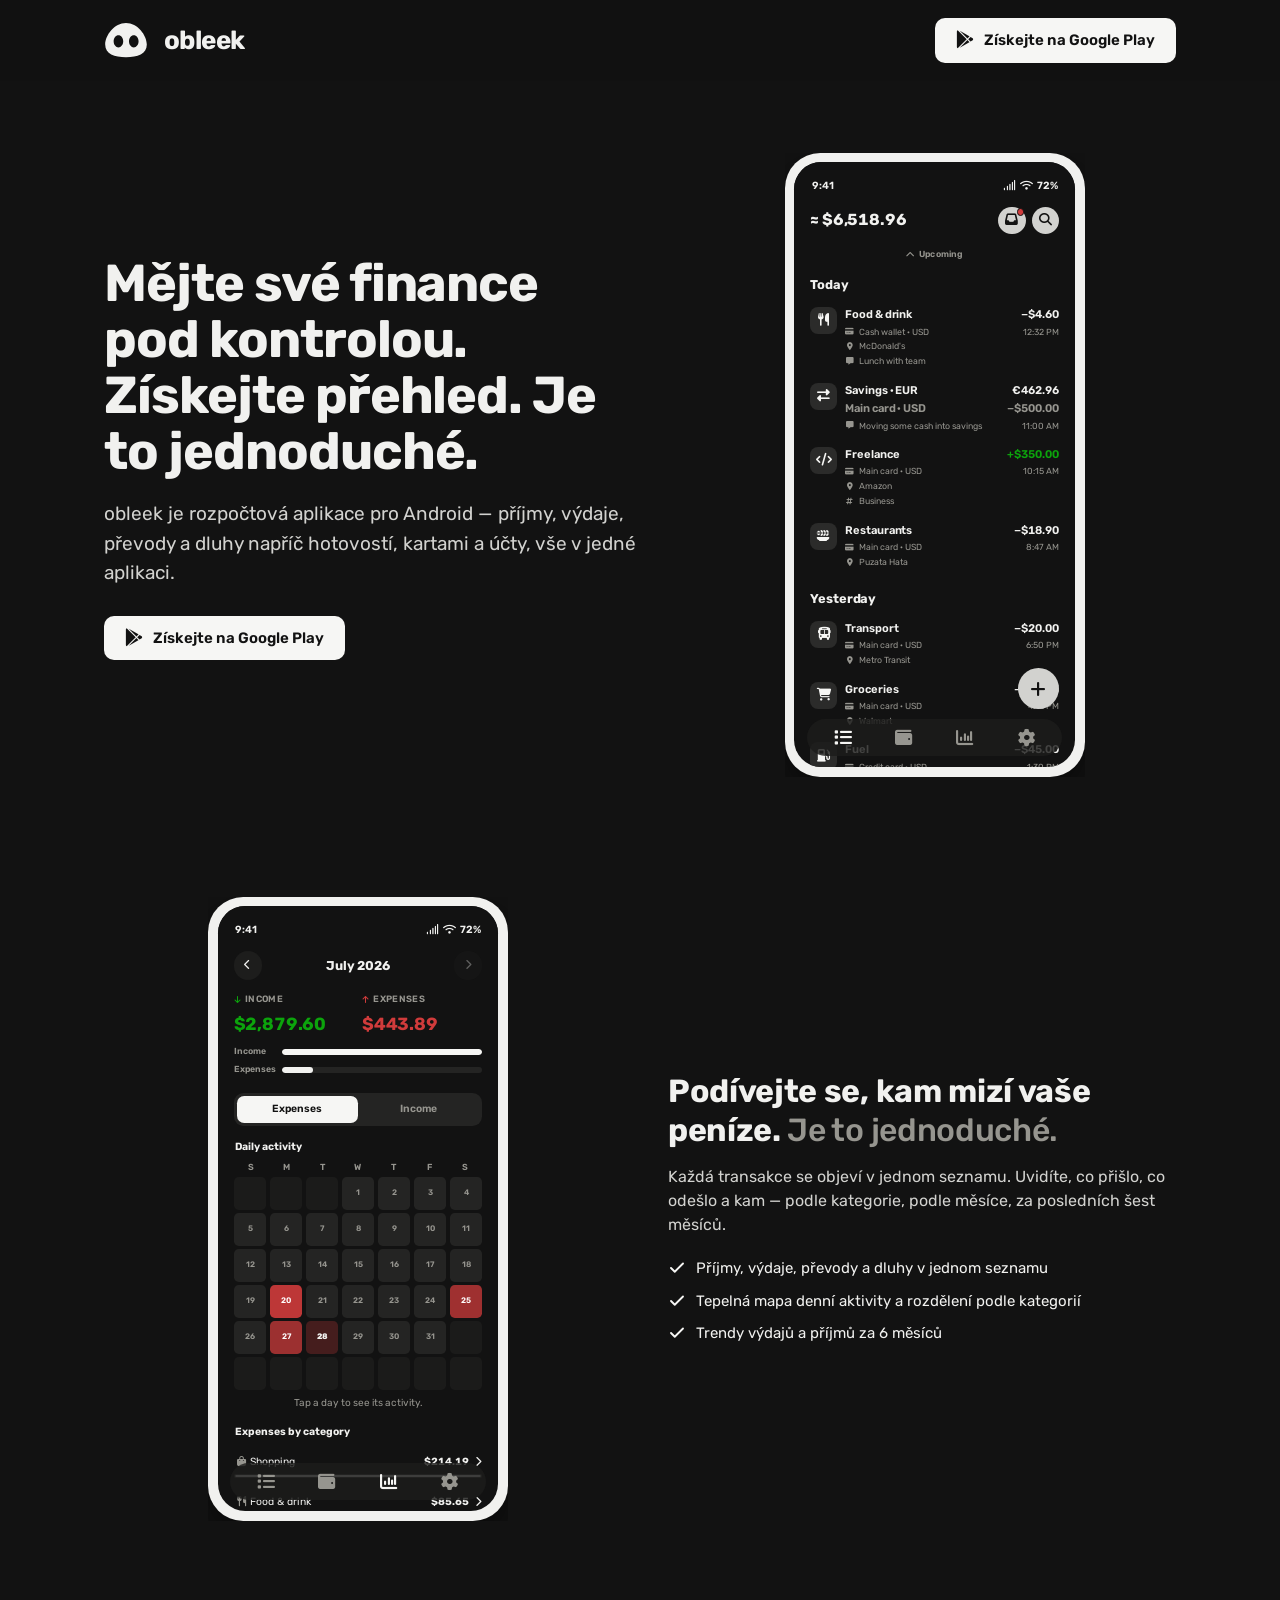
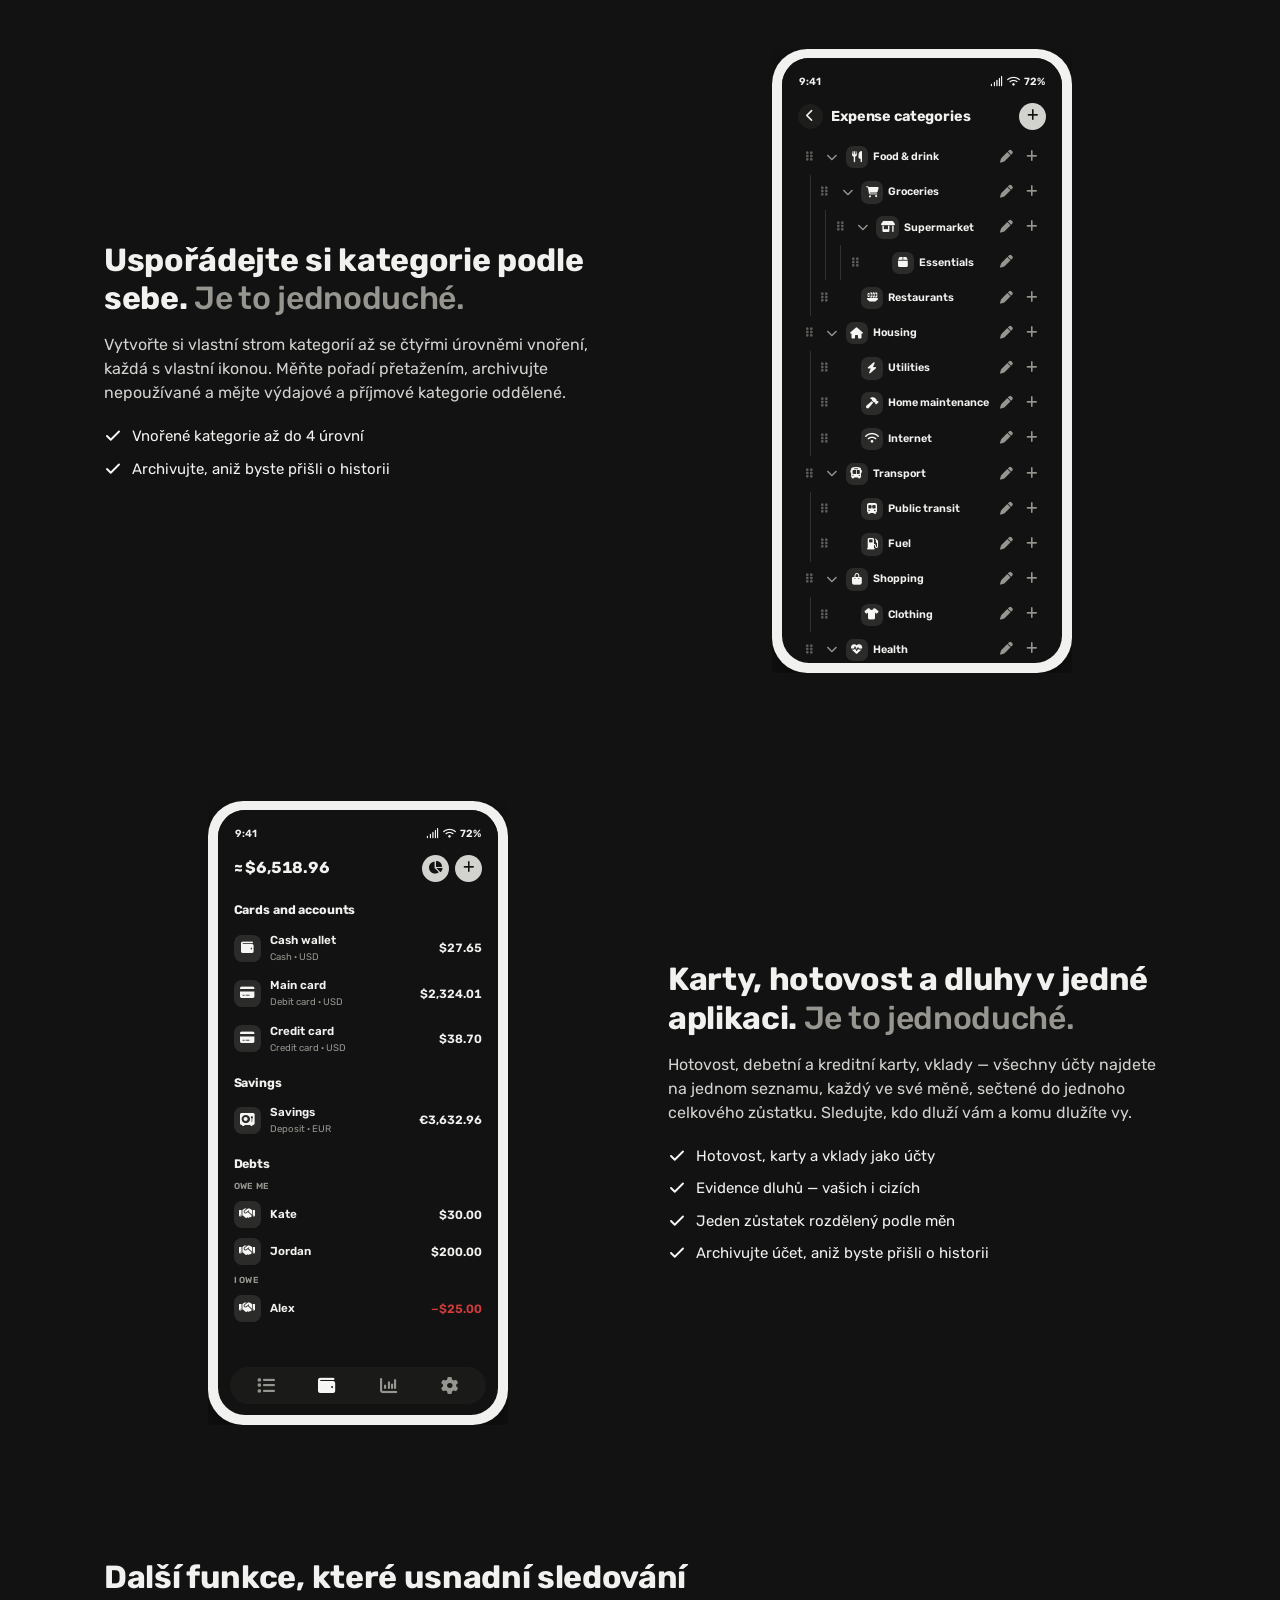
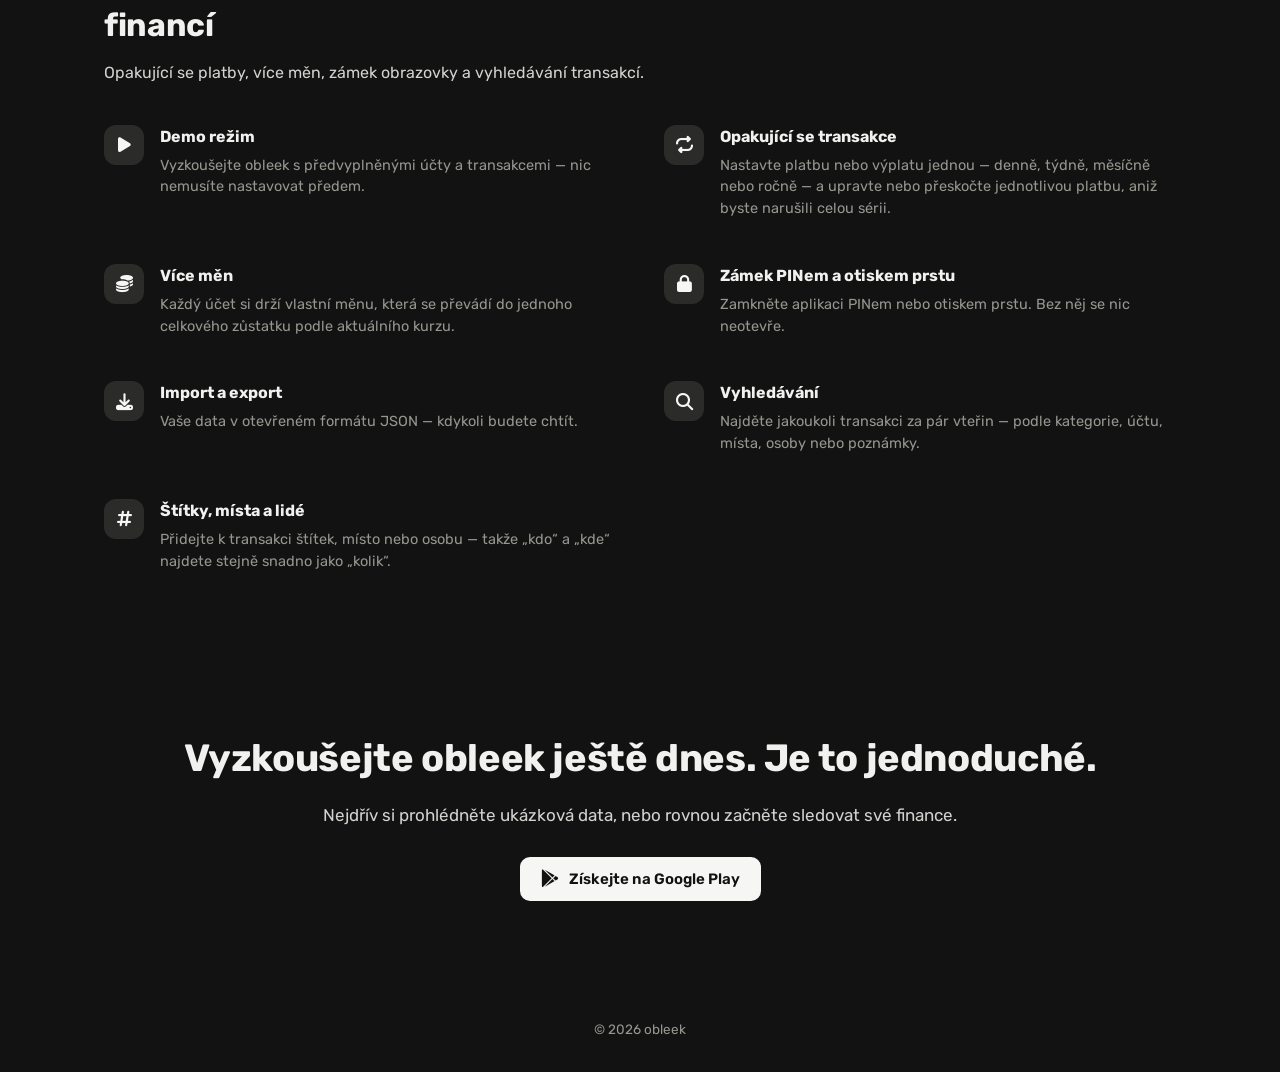
==== commit 021ba79f: "Add inbox button to transactions screen and fix favicon alignment" ====
--- a/cs/index.html
+++ b/cs/index.html
@@ -100,6 +100,7 @@
                 <div class="screen-head">
                   <button type="button" class="header-balance-btn tabular">≈ $6,518.96</button>
                   <div class="screen-head-actions">
+                    <button class="icon-btn capture-btn" aria-hidden="true"><i class="fa-solid fa-inbox"></i><span class="capture-dot" aria-hidden="true"></span></button>
                     <button class="icon-btn" aria-hidden="true"><i class="fa-solid fa-magnifying-glass"></i></button>
                   </div>
                 </div>
--- a/assets/css/style.css
+++ b/assets/css/style.css
@@ -143,6 +143,9 @@
   background: var(--accent-strong);
   color: #121212;
 }
+.btn-primary[href*="play.google.com"] {
+  border-radius: 10px;
+}
 .btn-primary:hover { background: #fff; }
 .btn-primary svg,
 .btn-primary i { width: 18px; height: 18px; font-size: 18px; flex: 0 0 auto; }
--- a/assets/css/app-mock.css
+++ b/assets/css/app-mock.css
@@ -92,6 +92,18 @@
     display: flex;
     align-items: center;
     justify-content: center;
+    position: relative;
+  }
+
+.capture-dot {
+    position: absolute;
+    top: 2px;
+    right: 2px;
+    width: 9px;
+    height: 9px;
+    border-radius: 50%;
+    background: #d03b3b;
+    border: 1.5px solid var(--paper);
   }
 
 .tabbar {
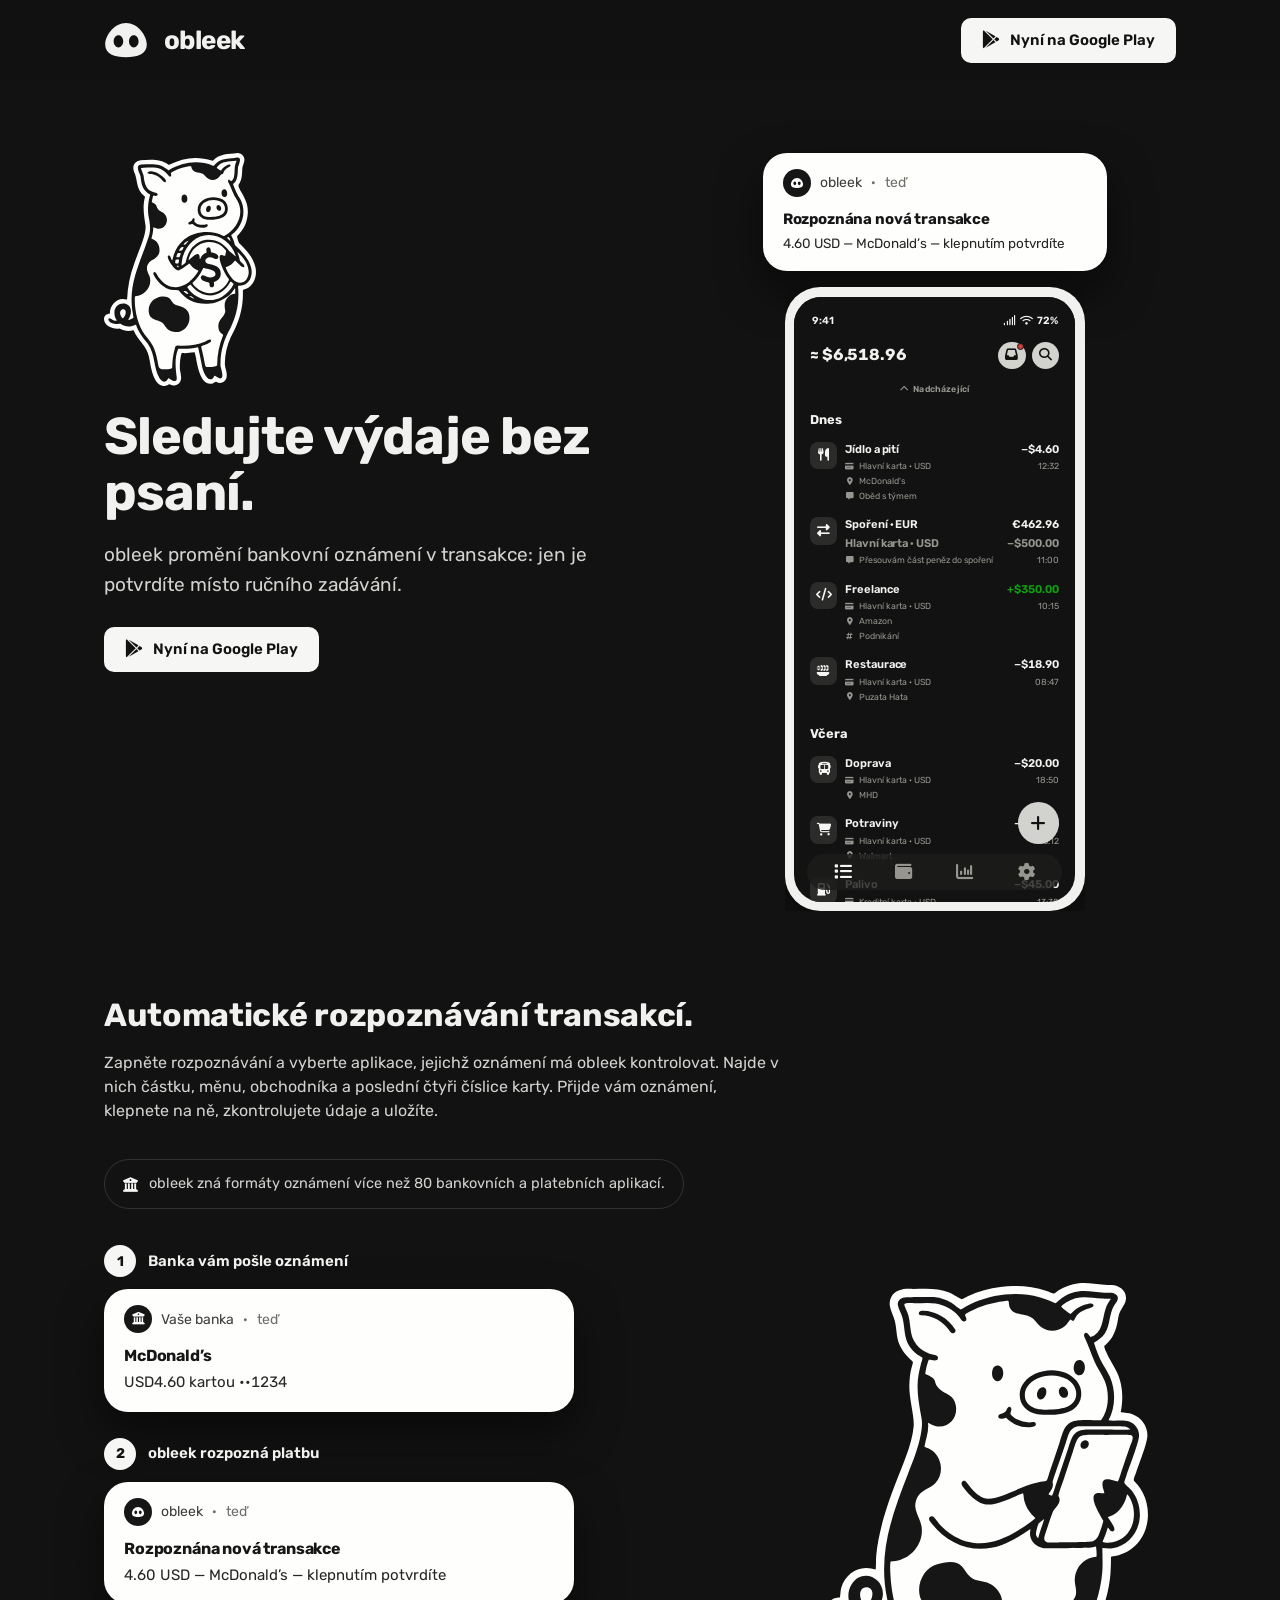
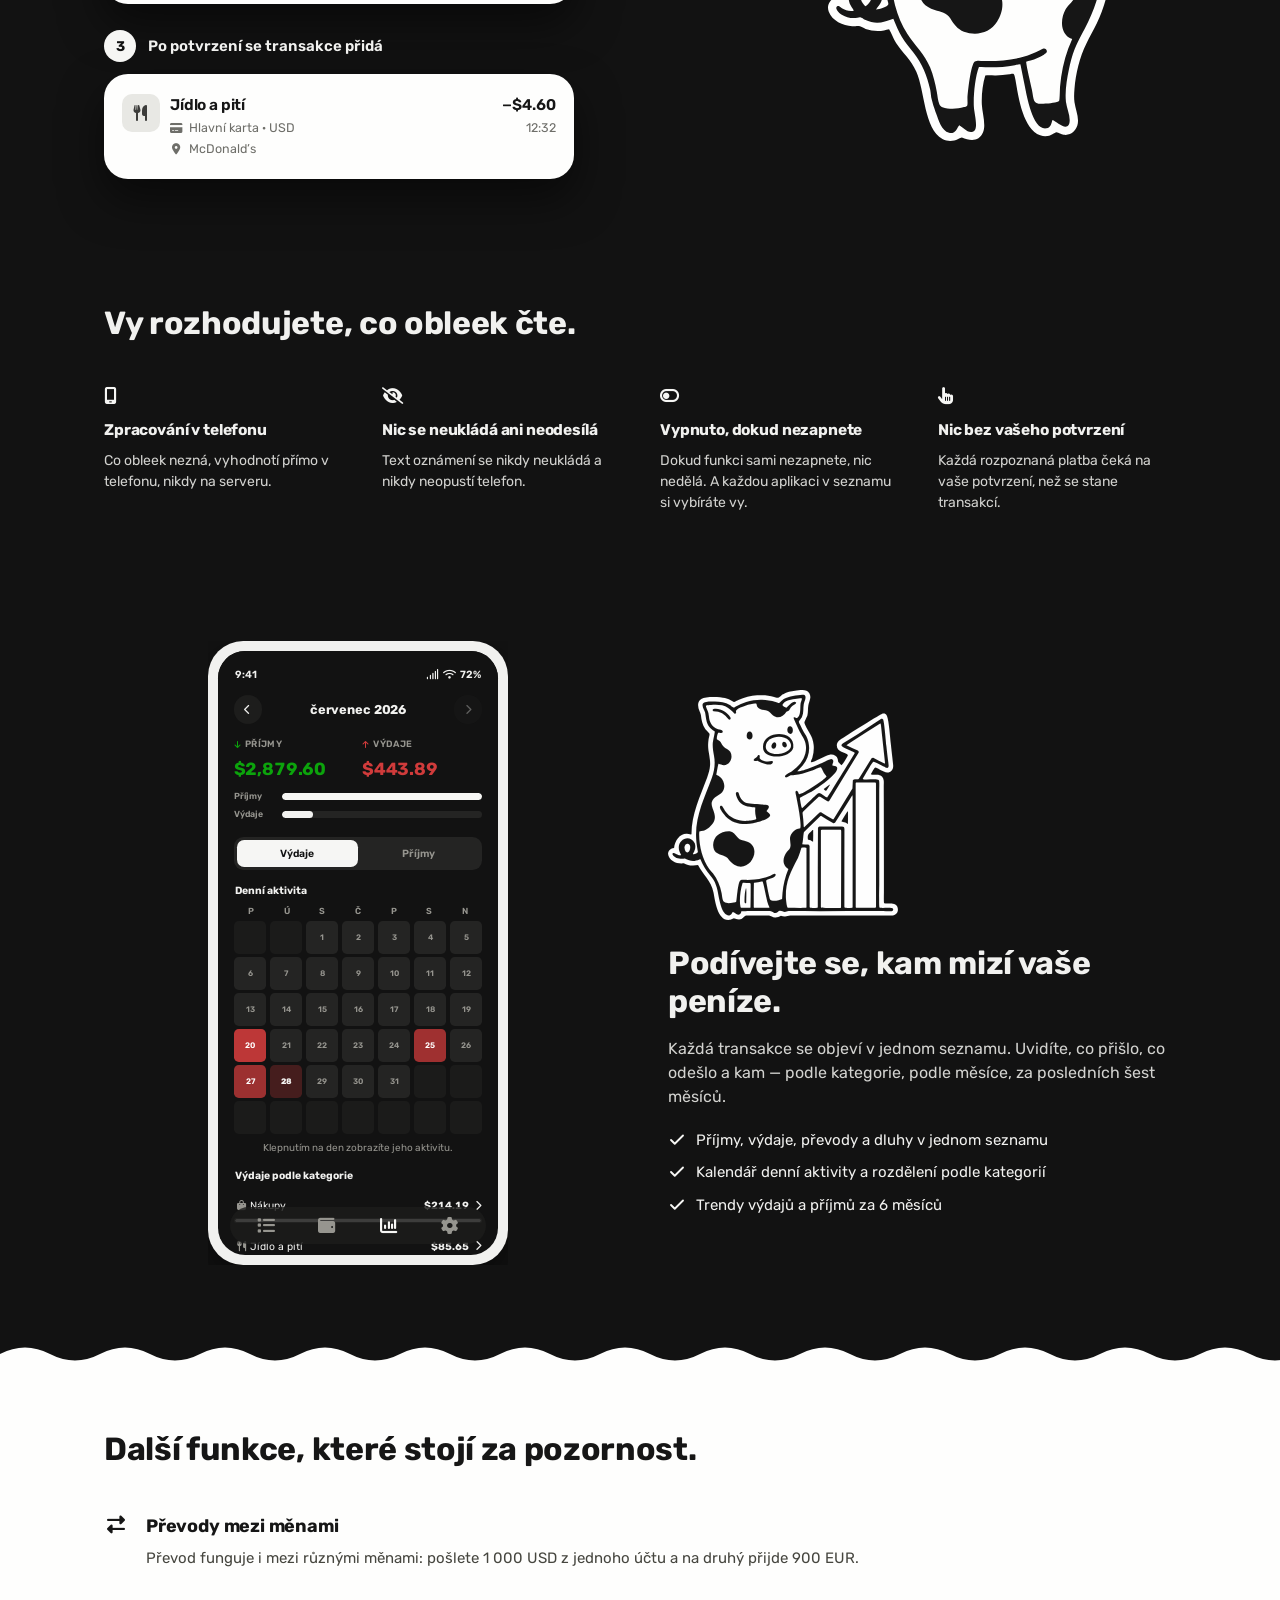
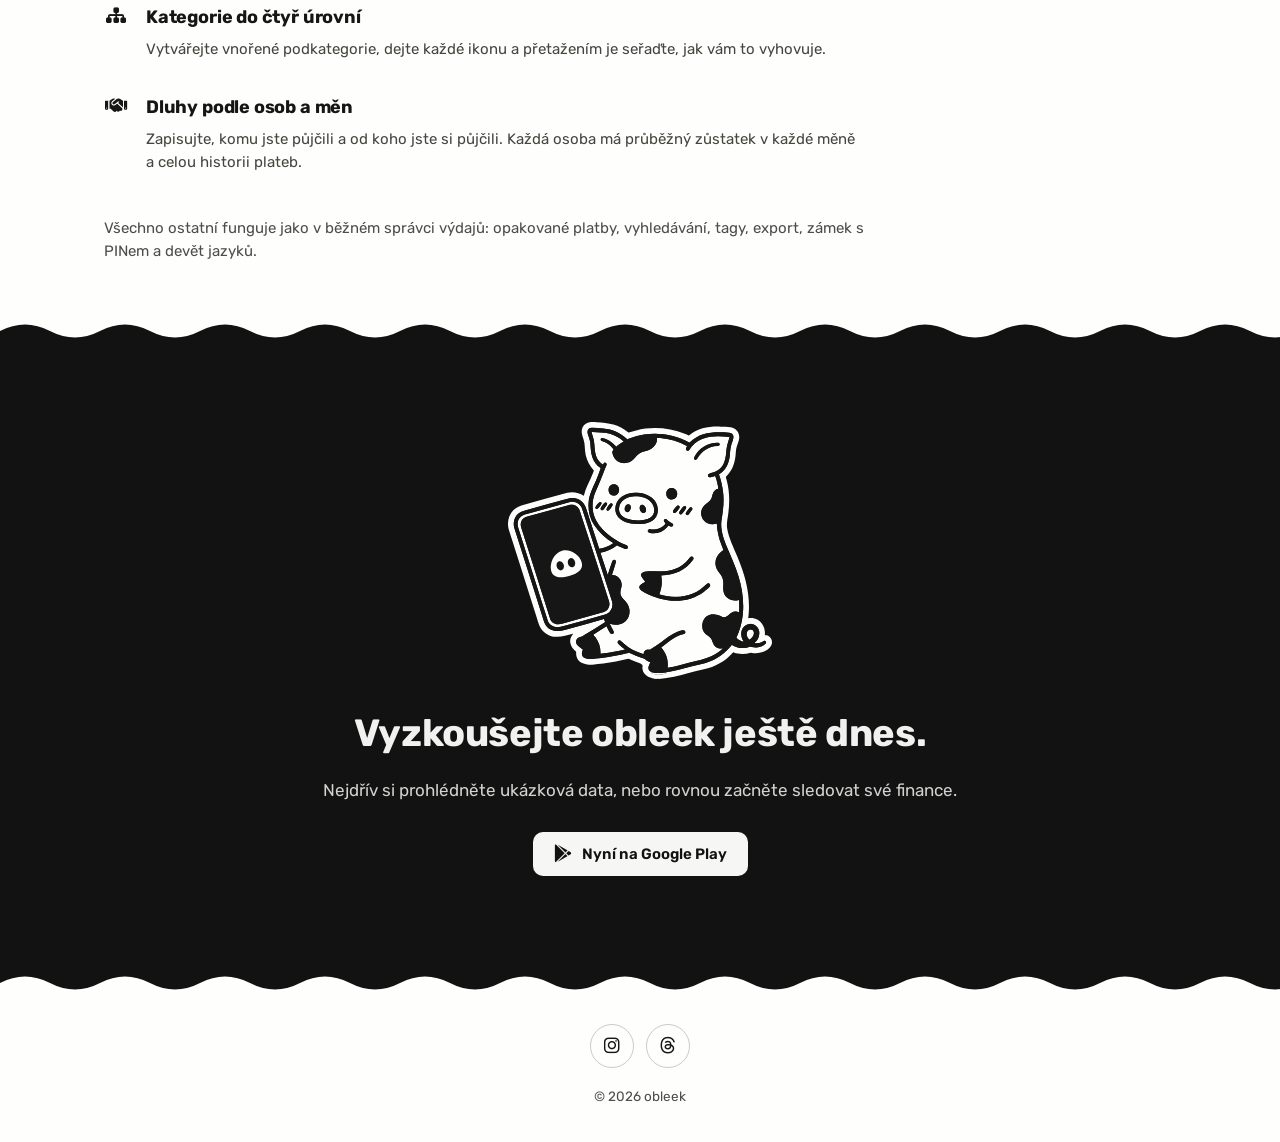
==== commit 3b6695c1: "Rebuild the landing around bank-notification detection" ====
--- a/cs/index.html
+++ b/cs/index.html
@@ -2,8 +2,8 @@
 <html lang="cs">
 <head>
 <meta charset="UTF-8" />
-<title>obleek — sledování výdajů</title>
-<meta name="description" content="obleek je rozpočtová aplikace pro Android. Sledujte příjmy, výdaje, karty, hotovost a dluhy, řaďte si kategorie po svém a získejte přehled. Je to jednoduché." />
+<title>obleek — správce výdajů, který rozpozná vaše platby</title>
+<meta name="description" content="obleek promění bankovní oznámení v transakce: jen je potvrdíte místo ručního zadávání. Výdaje, příjmy, převody, dluhy — celý váš rozpočet v jedné aplikaci." />
 <meta name="viewport" content="width=device-width, initial-scale=1" />
 <meta name="theme-color" content="#121212" />
 <link rel="canonical" href="https://vbrazhnik.github.io/obleek/cs/" />
@@ -30,16 +30,16 @@
 
 <meta property="og:type" content="website" />
 <meta property="og:site_name" content="obleek" />
-<meta property="og:title" content="obleek — sledování výdajů" />
-<meta property="og:description" content="Sledujte příjmy, výdaje, karty, hotovost a dluhy. Řaďte si kategorie po svém. Získejte přehled. Je to jednoduché." />
+<meta property="og:title" content="obleek — správce výdajů, který rozpozná vaše platby" />
+<meta property="og:description" content="obleek promění bankovní oznámení v transakce: jen je potvrdíte místo ručního zadávání." />
 <meta property="og:url" content="https://vbrazhnik.github.io/obleek/cs/" />
 <meta property="og:image" content="https://vbrazhnik.github.io/obleek/assets/img/og-image.png" />
 <meta property="og:image:width" content="1200" />
 <meta property="og:image:height" content="630" />
 <meta property="og:locale" content="cs_CZ" />
 <meta name="twitter:card" content="summary_large_image" />
-<meta name="twitter:title" content="obleek — sledování výdajů" />
-<meta name="twitter:description" content="Sledujte příjmy, výdaje, karty, hotovost a dluhy. Je to jednoduché." />
+<meta name="twitter:title" content="obleek — správce výdajů, který rozpozná vaše platby" />
+<meta name="twitter:description" content="Pozná platby z bankovních oznámení. Rozpočet, dluhy, více než 160 měn." />
 <meta name="twitter:image" content="https://vbrazhnik.github.io/obleek/assets/img/og-image.png" />
 
 <script type="application/ld+json">
@@ -49,7 +49,7 @@
   "name": "obleek",
   "applicationCategory": "FinanceApplication",
   "operatingSystem": "Android",
-  "description": "Rozpočtová aplikace pro Android: sledujte příjmy, výdaje, převody a dluhy mezi hotovostí, kartami a účty, vytvářejte si vlastní kategorie a sledujte přehledy.",
+  "description": "obleek promění bankovní oznámení v transakce: jen je potvrdíte místo ručního zadávání. Výdaje, příjmy, převody, dluhy — celý váš rozpočet v jedné aplikaci. Seznam řadí pohyby po dnech a v historii každého účtu vidíte zůstatek po každém z nich.",
   "url": "https://vbrazhnik.github.io/obleek/cs/",
   "installUrl": "https://play.google.com/store/apps/details?id=com.vbrazhnik.obleek"
 }
@@ -69,7 +69,7 @@
     <nav class="site-nav" aria-label="Primary">
       <a class="btn btn-primary" href="https://play.google.com/store/apps/details?id=com.vbrazhnik.obleek" rel="noopener">
         <i class="fa-brands fa-google-play" aria-hidden="true"></i>
-        Získejte na Google Play
+        Nyní na Google Play
       </a>
     </nav>
   </div>
@@ -80,17 +80,30 @@
   <section class="hero" id="top">
     <div class="wrap">
       <div class="hero-copy">
-        <h1>Mějte své finance pod kontrolou. Získejte přehled. Je to jednoduché.</h1>
-        <p class="lede">obleek je rozpočtová aplikace pro Android — příjmy, výdaje, převody a dluhy napříč hotovostí, kartami a účty, vše v jedné aplikaci.</p>
+        <img class="hero-mascot" src="../assets/img/mascot-coin.svg" alt="" width="1446" height="2221" />
+        <h1>Sledujte výdaje bez psaní.</h1>
+        <p class="lede">obleek promění bankovní oznámení v transakce: jen je potvrdíte místo ručního zadávání.</p>
         <div class="hero-ctas">
           <a class="btn btn-primary" href="https://play.google.com/store/apps/details?id=com.vbrazhnik.obleek" rel="noopener">
             <i class="fa-brands fa-google-play" aria-hidden="true"></i>
-            Získejte na Google Play
+            Nyní na Google Play
           </a>
         </div>
       </div>
 
       <div class="hero-visual">
+        <div class="hero-stage">
+        <div class="hero-phone">
+        <div class="notif hero-notif">
+          <div class="notif-head">
+            <span class="notif-icon" aria-hidden="true"><svg viewBox="0 0 512 512" fill="currentColor" aria-hidden="true"><path d="M256 114C351.545 114 429 214.792 429 293.477C429 372.161 351.545 398.941 256 398.941C160.455 398.941 83.0002 372.161 83 293.477C83 214.792 160.455 114 256 114ZM193.09 215.765C171.12 215.765 153.309 238.545 153.309 266.646C153.309 294.748 171.12 317.529 193.09 317.529C215.06 317.529 232.87 294.748 232.87 266.646C232.87 238.545 215.06 215.765 193.09 215.765ZM320.758 215.765C298.788 215.765 280.978 238.545 280.978 266.646C280.978 294.748 298.788 317.529 320.758 317.529C342.728 317.529 360.539 294.748 360.539 266.646C360.539 238.545 342.728 215.765 320.758 215.765Z"/></svg></span>
+            <span class="notif-app">obleek</span>
+            <span class="notif-sep" aria-hidden="true">&#183;</span>
+            <span class="notif-time">teď</span>
+          </div>
+          <p class="notif-title">Rozpoznána nová transakce</p>
+          <p class="notif-body">4.60 USD — McDonald’s — klepnutím potvrdíte</p>
+        </div>
         <div class="phone-frame">
         <div class="phone" aria-hidden="true">
           <div class="phone-inner">
@@ -105,60 +118,60 @@
                   </div>
                 </div>
                 <div class="future-plans-pull">
-                  <span class="future-plans-label"><i class="fa-solid fa-chevron-up"></i> Upcoming</span>
+                  <span class="future-plans-label"><i class="fa-solid fa-chevron-up"></i> Nadcházející</span>
                 </div>
-                <div class="day-label">Today</div>
+                <div class="day-label">Dnes</div>
                 <div class="tx-list">
                   <div class="tx-row">
                     <span class="tx-icon"><i class="fa-solid fa-utensils"></i></span>
-                    <div class="tx-mid"><div class="name">Food &amp; drink</div><div class="tx-detail"><i class="fa-solid fa-credit-card"></i>Cash wallet · USD</div><div class="tx-detail"><i class="fa-solid fa-location-dot"></i>McDonald's</div><div class="tx-detail tx-note"><i class="fa-solid fa-message"></i><span>Lunch with team</span></div></div>
-                    <div class="tx-amt-wrap"><div class="tx-amt tabular">−$4.60</div><div class="tx-time">12:32 PM</div></div>
+                    <div class="tx-mid"><div class="name">Jídlo a pití</div><div class="tx-detail"><i class="fa-solid fa-credit-card"></i>Hlavní karta · USD</div><div class="tx-detail"><i class="fa-solid fa-location-dot"></i>McDonald's</div><div class="tx-detail tx-note"><i class="fa-solid fa-message"></i><span>Oběd s týmem</span></div></div>
+                    <div class="tx-amt-wrap"><div class="tx-amt tabular">−$4.60</div><div class="tx-time">12:32</div></div>
                   </div>
                   <div class="tx-row">
                     <span class="tx-icon"><i class="fa-solid fa-right-left"></i></span>
                     <div class="tx-mid">
-                      <div class="name">Savings · EUR</div>
-                      <div class="name tx-from-account">Main card · USD</div>
-                      <div class="tx-detail tx-note"><i class="fa-solid fa-message"></i><span>Moving some cash into savings</span></div>
+                      <div class="name">Spoření · EUR</div>
+                      <div class="name tx-from-account">Hlavní karta · USD</div>
+                      <div class="tx-detail tx-note"><i class="fa-solid fa-message"></i><span>Přesouvám část peněz do spoření</span></div>
                     </div>
                     <div class="tx-amt-wrap">
                       <div class="tx-amt tabular">€462.96</div>
                       <div class="tx-amt tx-amt-sent tabular">−$500.00</div>
-                      <div class="tx-time">11:00 AM</div>
+                      <div class="tx-time">11:00</div>
                     </div>
                   </div>
                   <div class="tx-row">
                     <span class="tx-icon"><i class="fa-solid fa-code"></i></span>
-                    <div class="tx-mid"><div class="name">Freelance</div><div class="tx-detail"><i class="fa-solid fa-credit-card"></i>Main card · USD</div><div class="tx-detail"><i class="fa-solid fa-location-dot"></i>Amazon</div><div class="tx-detail"><i class="fa-solid fa-hashtag"></i>Business</div></div>
-                    <div class="tx-amt-wrap"><div class="tx-amt pos tabular">+$350.00</div><div class="tx-time">10:15 AM</div></div>
+                    <div class="tx-mid"><div class="name">Freelance</div><div class="tx-detail"><i class="fa-solid fa-credit-card"></i>Hlavní karta · USD</div><div class="tx-detail"><i class="fa-solid fa-location-dot"></i>Amazon</div><div class="tx-detail"><i class="fa-solid fa-hashtag"></i>Podnikání</div></div>
+                    <div class="tx-amt-wrap"><div class="tx-amt pos tabular">+$350.00</div><div class="tx-time">10:15</div></div>
                   </div>
                   <div class="tx-row">
                     <span class="tx-icon"><i class="fa-solid fa-plate-wheat"></i></span>
-                    <div class="tx-mid"><div class="name">Restaurants</div><div class="tx-detail"><i class="fa-solid fa-credit-card"></i>Main card · USD</div><div class="tx-detail"><i class="fa-solid fa-location-dot"></i>Puzata Hata</div></div>
-                    <div class="tx-amt-wrap"><div class="tx-amt tabular">−$18.90</div><div class="tx-time">8:47 AM</div></div>
+                    <div class="tx-mid"><div class="name">Restaurace</div><div class="tx-detail"><i class="fa-solid fa-credit-card"></i>Hlavní karta · USD</div><div class="tx-detail"><i class="fa-solid fa-location-dot"></i>Puzata Hata</div></div>
+                    <div class="tx-amt-wrap"><div class="tx-amt tabular">−$18.90</div><div class="tx-time">08:47</div></div>
                   </div>
                 </div>
-                <div class="day-label">Yesterday</div>
+                <div class="day-label">Včera</div>
                 <div class="tx-list">
                   <div class="tx-row">
                     <span class="tx-icon"><i class="fa-solid fa-bus"></i></span>
-                    <div class="tx-mid"><div class="name">Transport</div><div class="tx-detail"><i class="fa-solid fa-credit-card"></i>Main card · USD</div><div class="tx-detail"><i class="fa-solid fa-location-dot"></i>Metro Transit</div></div>
-                    <div class="tx-amt-wrap"><div class="tx-amt tabular">−$20.00</div><div class="tx-time">6:50 PM</div></div>
+                    <div class="tx-mid"><div class="name">Doprava</div><div class="tx-detail"><i class="fa-solid fa-credit-card"></i>Hlavní karta · USD</div><div class="tx-detail"><i class="fa-solid fa-location-dot"></i>MHD</div></div>
+                    <div class="tx-amt-wrap"><div class="tx-amt tabular">−$20.00</div><div class="tx-time">18:50</div></div>
                   </div>
                   <div class="tx-row">
                     <span class="tx-icon"><i class="fa-solid fa-cart-shopping"></i></span>
-                    <div class="tx-mid"><div class="name">Groceries</div><div class="tx-detail"><i class="fa-solid fa-credit-card"></i>Main card · USD</div><div class="tx-detail"><i class="fa-solid fa-location-dot"></i>Walmart</div></div>
-                    <div class="tx-amt-wrap"><div class="tx-amt tabular">−$62.15</div><div class="tx-time">4:12 PM</div></div>
+                    <div class="tx-mid"><div class="name">Potraviny</div><div class="tx-detail"><i class="fa-solid fa-credit-card"></i>Hlavní karta · USD</div><div class="tx-detail"><i class="fa-solid fa-location-dot"></i>Walmart</div></div>
+                    <div class="tx-amt-wrap"><div class="tx-amt tabular">−$62.15</div><div class="tx-time">16:12</div></div>
                   </div>
                   <div class="tx-row">
                     <span class="tx-icon"><i class="fa-solid fa-gas-pump"></i></span>
-                    <div class="tx-mid"><div class="name">Fuel</div><div class="tx-detail"><i class="fa-solid fa-credit-card"></i>Credit card · USD</div><div class="tx-detail"><i class="fa-solid fa-location-dot"></i>Shell</div></div>
-                    <div class="tx-amt-wrap"><div class="tx-amt tabular">−$45.00</div><div class="tx-time">1:30 PM</div></div>
+                    <div class="tx-mid"><div class="name">Palivo</div><div class="tx-detail"><i class="fa-solid fa-credit-card"></i>Kreditní karta · USD</div><div class="tx-detail"><i class="fa-solid fa-location-dot"></i>Shell</div></div>
+                    <div class="tx-amt-wrap"><div class="tx-amt tabular">−$45.00</div><div class="tx-time">13:30</div></div>
                   </div>
                   <div class="tx-row">
                     <span class="tx-icon"><i class="fa-solid fa-percent"></i></span>
-                    <div class="tx-mid"><div class="name">Dividends</div><div class="tx-detail"><i class="fa-solid fa-credit-card"></i>Savings · EUR</div><div class="tx-detail"><i class="fa-solid fa-location-dot"></i>Vanguard</div></div>
-                    <div class="tx-amt-wrap"><div class="tx-amt pos tabular">+€120.00</div><div class="tx-time">9:00 AM</div></div>
+                    <div class="tx-mid"><div class="name">Dividendy</div><div class="tx-detail"><i class="fa-solid fa-credit-card"></i>Spoření · EUR</div><div class="tx-detail"><i class="fa-solid fa-location-dot"></i>Vanguard</div></div>
+                    <div class="tx-amt-wrap"><div class="tx-amt pos tabular">+€120.00</div><div class="tx-time">09:00</div></div>
                   </div>
                 </div>
               </section>
@@ -173,6 +186,108 @@
           </div>
         </div>
         </div>
+        </div>
+        </div>
+      </div>
+    </div>
+  </section>
+
+  <section class="flow" id="detection">
+    <div class="wrap">
+      <div class="section-head">
+        <h2>Automatické rozpoznávání transakcí.</h2>
+        <p>Zapněte rozpoznávání a vyberte aplikace, jejichž oznámení má obleek kontrolovat. Najde v nich částku, měnu, obchodníka a poslední čtyři číslice karty. Přijde vám oznámení, klepnete na ně, zkontrolujete údaje a uložíte.</p>
+      </div>
+      <p class="flow-note"><i class="fa-solid fa-building-columns" aria-hidden="true"></i>obleek zná formáty oznámení více než 80 bankovních a platebních aplikací.</p>
+
+      <div class="flow-grid">
+        <ol class="flow-steps">
+          <li class="flow-step">
+            <div class="flow-step-head">
+              <span class="flow-step-num" aria-hidden="true">1</span>
+              <span class="flow-step-label">Banka vám pošle oznámení</span>
+            </div>
+            <div class="notif">
+              <div class="notif-head">
+                <span class="notif-icon" aria-hidden="true"><i class="fa-solid fa-building-columns"></i></span>
+                <span class="notif-app">Vaše banka</span>
+                <span class="notif-sep" aria-hidden="true">&#183;</span>
+                <span class="notif-time">teď</span>
+              </div>
+              <p class="notif-title">McDonald’s</p>
+              <p class="notif-body tabular">USD4.60 kartou ••1234</p>
+            </div>
+          </li>
+
+          <li class="flow-step">
+            <div class="flow-step-head">
+              <span class="flow-step-num" aria-hidden="true">2</span>
+              <span class="flow-step-label">obleek rozpozná platbu</span>
+            </div>
+            <div class="notif">
+              <div class="notif-head">
+                <span class="notif-icon" aria-hidden="true"><svg viewBox="0 0 512 512" fill="currentColor" aria-hidden="true"><path d="M256 114C351.545 114 429 214.792 429 293.477C429 372.161 351.545 398.941 256 398.941C160.455 398.941 83.0002 372.161 83 293.477C83 214.792 160.455 114 256 114ZM193.09 215.765C171.12 215.765 153.309 238.545 153.309 266.646C153.309 294.748 171.12 317.529 193.09 317.529C215.06 317.529 232.87 294.748 232.87 266.646C232.87 238.545 215.06 215.765 193.09 215.765ZM320.758 215.765C298.788 215.765 280.978 238.545 280.978 266.646C280.978 294.748 298.788 317.529 320.758 317.529C342.728 317.529 360.539 294.748 360.539 266.646C360.539 238.545 342.728 215.765 320.758 215.765Z"/></svg></span>
+                <span class="notif-app">obleek</span>
+                <span class="notif-sep" aria-hidden="true">&#183;</span>
+                <span class="notif-time">teď</span>
+              </div>
+              <p class="notif-title">Rozpoznána nová transakce</p>
+              <p class="notif-body">4.60 USD — McDonald’s — klepnutím potvrdíte</p>
+            </div>
+          </li>
+
+          <li class="flow-step">
+            <div class="flow-step-head">
+              <span class="flow-step-num" aria-hidden="true">3</span>
+              <span class="flow-step-label">Po potvrzení se transakce přidá</span>
+            </div>
+            <div class="tx-card">
+              <div class="tx-row">
+                <span class="tx-icon" aria-hidden="true"><i class="fa-solid fa-utensils"></i></span>
+                <div class="tx-mid">
+                  <div class="name">Jídlo a pití</div>
+                  <div class="tx-detail"><i class="fa-solid fa-credit-card" aria-hidden="true"></i>Hlavní karta &#183; USD</div>
+                  <div class="tx-detail"><i class="fa-solid fa-location-dot" aria-hidden="true"></i>McDonald’s</div>
+                </div>
+                <div class="tx-amt-wrap"><div class="tx-amt tabular">&minus;$4.60</div><div class="tx-time">12:32</div></div>
+              </div>
+            </div>
+          </li>
+        </ol>
+
+        <div class="flow-mascot">
+          <img src="../assets/img/mascot-phone.svg" alt="" width="1495" height="2139" loading="lazy" />
+        </div>
+      </div>
+    </div>
+  </section>
+
+  <section class="trust">
+    <div class="wrap">
+      <div class="section-head">
+        <h2>Vy rozhodujete, co obleek čte.</h2>
+      </div>
+      <div class="trust-grid">
+        <div class="trust-card">
+          <div class="trust-card-icon"><i class="fa-solid fa-mobile-screen" aria-hidden="true"></i></div>
+          <h3>Zpracování v telefonu</h3>
+          <p>Co obleek nezná, vyhodnotí přímo v telefonu, nikdy na serveru.</p>
+        </div>
+        <div class="trust-card">
+          <div class="trust-card-icon"><i class="fa-solid fa-eye-slash" aria-hidden="true"></i></div>
+          <h3>Nic se neukládá ani neodesílá</h3>
+          <p>Text oznámení se nikdy neukládá a nikdy neopustí telefon.</p>
+        </div>
+        <div class="trust-card">
+          <div class="trust-card-icon"><i class="fa-solid fa-toggle-off" aria-hidden="true"></i></div>
+          <h3>Vypnuto, dokud nezapnete</h3>
+          <p>Dokud funkci sami nezapnete, nic nedělá. A každou aplikaci v seznamu si vybíráte vy.</p>
+        </div>
+        <div class="trust-card">
+          <div class="trust-card-icon"><i class="fa-solid fa-hand-pointer" aria-hidden="true"></i></div>
+          <h3>Nic bez vašeho potvrzení</h3>
+          <p>Každá rozpoznaná platba čeká na vaše potvrzení, než se stane transakcí.</p>
+        </div>
       </div>
     </div>
   </section>
@@ -182,11 +297,12 @@
   <section class="feature reverse">
     <div class="wrap">
       <div class="feature-copy">
-        <h2>Podívejte se, kam mizí vaše peníze. <span class="simple">Je to jednoduché.</span></h2>
+        <img class="feature-mascot" src="../assets/img/mascot-chart.svg" alt="" width="2166" height="2166" loading="lazy" />
+        <h2>Podívejte se, kam mizí vaše peníze.</h2>
         <p>Každá transakce se objeví v jednom seznamu. Uvidíte, co přišlo, co odešlo a kam — podle kategorie, podle měsíce, za posledních šest měsíců.</p>
         <ul class="feature-list">
           <li><svg viewBox="0 0 24 24" fill="none" stroke="currentColor" stroke-width="2.5" stroke-linecap="round" stroke-linejoin="round"><path d="M20 6L9 17l-5-5"/></svg>Příjmy, výdaje, převody a dluhy v jednom seznamu</li>
-          <li><svg viewBox="0 0 24 24" fill="none" stroke="currentColor" stroke-width="2.5" stroke-linecap="round" stroke-linejoin="round"><path d="M20 6L9 17l-5-5"/></svg>Tepelná mapa denní aktivity a rozdělení podle kategorií</li>
+          <li><svg viewBox="0 0 24 24" fill="none" stroke="currentColor" stroke-width="2.5" stroke-linecap="round" stroke-linejoin="round"><path d="M20 6L9 17l-5-5"/></svg>Kalendář denní aktivity a rozdělení podle kategorií</li>
           <li><svg viewBox="0 0 24 24" fill="none" stroke="currentColor" stroke-width="2.5" stroke-linecap="round" stroke-linejoin="round"><path d="M20 6L9 17l-5-5"/></svg>Trendy výdajů a příjmů za 6 měsíců</li>
         </ul>
       </div>
@@ -199,11 +315,11 @@
               <section class="screen active">
             <div class="screen-head">
               <div class="month-nav">
-                <button type="button" class="month-nav-btn" data-dash-month-prev="" aria-label="Previous month">
+                <button type="button" class="month-nav-btn" data-dash-month-prev="" aria-label="Předchozí měsíc">
                   <i class="fa-solid fa-chevron-left"></i>
                 </button>
-                <span class="month-label" data-dash-month-pill="">July 2026</span>
-                <button type="button" class="month-nav-btn" data-dash-month-next="" aria-label="Next month" disabled="">
+                <span class="month-label" data-dash-month-pill="">červenec 2026</span>
+                <button type="button" class="month-nav-btn" data-dash-month-next="" aria-label="Další měsíc" disabled="">
                   <i class="fa-solid fa-chevron-right"></i>
                 </button>
               </div>
@@ -211,45 +327,45 @@
 
             <div class="stat-row">
               <div class="stat-tile income">
-                <div class="k"><i class="fa-solid fa-arrow-down"></i>Income</div>
+                <div class="k"><i class="fa-solid fa-arrow-down"></i>Příjmy</div>
                 <div class="v tabular" data-dash-income="">$2,879.60</div>
               </div>
               <div class="stat-tile expense">
-                <div class="k"><i class="fa-solid fa-arrow-up"></i>Expenses</div>
+                <div class="k"><i class="fa-solid fa-arrow-up"></i>Výdaje</div>
                 <div class="v tabular" data-dash-expense="">$443.89</div>
               </div>
             </div>
 
             <div class="io-compare">
               <div class="io-bar-row">
-                <span class="io-bar-label">Income</span>
+                <span class="io-bar-label">Příjmy</span>
                 <div class="io-bar-track"><span class="io-bar income" data-dash-io-income-bar="" style="width: 100%;"></span></div>
               </div>
               <div class="io-bar-row">
-                <span class="io-bar-label">Expenses</span>
+                <span class="io-bar-label">Výdaje</span>
                 <div class="io-bar-track"><span class="io-bar" data-dash-io-expense-bar="" style="width: 15.415%;"></span></div>
               </div>
             </div>
 
             <div class="segmented" data-dash-kind-toggle="">
-              <button type="button" data-dash-kind="expense" class="active">Expenses</button>
-              <button type="button" data-dash-kind="income">Income</button>
-            </div>
-
-            <div class="section-title">Daily activity</div>
+              <button type="button" data-dash-kind="expense" class="active">Výdaje</button>
+              <button type="button" data-dash-kind="income">Příjmy</button>
+            </div>
+
+            <div class="section-title">Denní aktivita</div>
 
             
 
             <div data-kind-section="expense">
-              <div class="cal-weekdays"><span>S</span><span>M</span><span>T</span><span>W</span><span>T</span><span>F</span><span>S</span></div>
-              <div class="heat-grid" data-dash-heat-grid-expense=""><span class="heat-day-blank" aria-hidden="true"></span><span class="heat-day-blank" aria-hidden="true"></span><span class="heat-day-blank" aria-hidden="true"></span><button type="button" class="heat-day" data-heat-date="2026-07-01" style="background:var(--surface-2)"><span class="heat-day-num" style="color:var(--muted);font-weight:600">1</span></button><button type="button" class="heat-day" data-heat-date="2026-07-02" style="background:var(--surface-2)"><span class="heat-day-num" style="color:var(--muted);font-weight:600">2</span></button><button type="button" class="heat-day" data-heat-date="2026-07-03" style="background:var(--surface-2)"><span class="heat-day-num" style="color:var(--muted);font-weight:600">3</span></button><button type="button" class="heat-day" data-heat-date="2026-07-04" style="background:var(--surface-2)"><span class="heat-day-num" style="color:var(--muted);font-weight:600">4</span></button><button type="button" class="heat-day" data-heat-date="2026-07-05" style="background:var(--surface-2)"><span class="heat-day-num" style="color:var(--muted);font-weight:600">5</span></button><button type="button" class="heat-day" data-heat-date="2026-07-06" style="background:var(--surface-2)"><span class="heat-day-num" style="color:var(--muted);font-weight:600">6</span></button><button type="button" class="heat-day" data-heat-date="2026-07-07" style="background:var(--surface-2)"><span class="heat-day-num" style="color:var(--muted);font-weight:600">7</span></button><button type="button" class="heat-day" data-heat-date="2026-07-08" style="background:var(--surface-2)"><span class="heat-day-num" style="color:var(--muted);font-weight:600">8</span></button><button type="button" class="heat-day" data-heat-date="2026-07-09" style="background:var(--surface-2)"><span class="heat-day-num" style="color:var(--muted);font-weight:600">9</span></button><button type="button" class="heat-day" data-heat-date="2026-07-10" style="background:var(--surface-2)"><span class="heat-day-num" style="color:var(--muted);font-weight:600">10</span></button><button type="button" class="heat-day" data-heat-date="2026-07-11" style="background:var(--surface-2)"><span class="heat-day-num" style="color:var(--muted);font-weight:600">11</span></button><button type="button" class="heat-day" data-heat-date="2026-07-12" style="background:var(--surface-2)"><span class="heat-day-num" style="color:var(--muted);font-weight:600">12</span></button><button type="button" class="heat-day" data-heat-date="2026-07-13" style="background:var(--surface-2)"><span class="heat-day-num" style="color:var(--muted);font-weight:600">13</span></button><button type="button" class="heat-day" data-heat-date="2026-07-14" style="background:var(--surface-2)"><span class="heat-day-num" style="color:var(--muted);font-weight:600">14</span></button><button type="button" class="heat-day" data-heat-date="2026-07-15" style="background:var(--surface-2)"><span class="heat-day-num" style="color:var(--muted);font-weight:600">15</span></button><button type="button" class="heat-day" data-heat-date="2026-07-16" style="background:var(--surface-2)"><span class="heat-day-num" style="color:var(--muted);font-weight:600">16</span></button><button type="button" class="heat-day" data-heat-date="2026-07-17" style="background:var(--surface-2)"><span class="heat-day-num" style="color:var(--muted);font-weight:600">17</span></button><button type="button" class="heat-day" data-heat-date="2026-07-18" style="background:var(--surface-2)"><span class="heat-day-num" style="color:var(--muted);font-weight:600">18</span></button><button type="button" class="heat-day" data-heat-date="2026-07-19" style="background:var(--surface-2)"><span class="heat-day-num" style="color:var(--muted);font-weight:600">19</span></button><button type="button" class="heat-day" data-heat-date="2026-07-20" style="background:rgba(208,59,59,0.90)"><span class="heat-day-num" style="color:#fff;font-weight:600">20</span></button><button type="button" class="heat-day" data-heat-date="2026-07-21" style="background:var(--surface-2)"><span class="heat-day-num" style="color:var(--muted);font-weight:600">21</span></button><button type="button" class="heat-day" data-heat-date="2026-07-22" style="background:var(--surface-2)"><span class="heat-day-num" style="color:var(--muted);font-weight:600">22</span></button><button type="button" class="heat-day" data-heat-date="2026-07-23" style="background:var(--surface-2)"><span class="heat-day-num" style="color:var(--muted);font-weight:600">23</span></button><button type="button" class="heat-day" data-heat-date="2026-07-24" style="background:var(--surface-2)"><span class="heat-day-num" style="color:var(--muted);font-weight:600">24</span></button><button type="button" class="heat-day" data-heat-date="2026-07-25" style="background:rgba(208,59,59,0.74)"><span class="heat-day-num" style="color:#fff;font-weight:600">25</span></button><button type="button" class="heat-day" data-heat-date="2026-07-26" style="background:var(--surface-2)"><span class="heat-day-num" style="color:var(--muted);font-weight:600">26</span></button><button type="button" class="heat-day" data-heat-date="2026-07-27" style="background:rgba(208,59,59,0.73)"><span class="heat-day-num" style="color:#fff;font-weight:600">27</span></button><button type="button" class="heat-day today" data-heat-date="2026-07-28" style="background:rgba(208,59,59,0.27)"><span class="heat-day-num" style="color:var(--ink);font-weight:800">28</span></button><button type="button" class="heat-day" data-heat-date="2026-07-29" style="background:var(--surface-2)"><span class="heat-day-num" style="color:var(--muted);font-weight:600">29</span></button><button type="button" class="heat-day" data-heat-date="2026-07-30" style="background:var(--surface-2)"><span class="heat-day-num" style="color:var(--muted);font-weight:600">30</span></button><button type="button" class="heat-day" data-heat-date="2026-07-31" style="background:var(--surface-2)"><span class="heat-day-num" style="color:var(--muted);font-weight:600">31</span></button><span class="heat-day-blank" aria-hidden="true"></span><span class="heat-day-blank" aria-hidden="true"></span><span class="heat-day-blank" aria-hidden="true"></span><span class="heat-day-blank" aria-hidden="true"></span><span class="heat-day-blank" aria-hidden="true"></span><span class="heat-day-blank" aria-hidden="true"></span><span class="heat-day-blank" aria-hidden="true"></span><span class="heat-day-blank" aria-hidden="true"></span></div>
-            </div>
-
-            <div class="heat-detail" data-dash-heat-detail=""><p class="heat-detail-empty">Tap a day to see its activity.</p></div>
+              <div class="cal-weekdays"><span>P</span><span>Ú</span><span>S</span><span>Č</span><span>P</span><span>S</span><span>N</span></div>
+              <div class="heat-grid" data-dash-heat-grid-expense=""><span class="heat-day-blank" aria-hidden="true"></span><span class="heat-day-blank" aria-hidden="true"></span><button type="button" class="heat-day" data-heat-date="2026-07-01" style="background:var(--surface-2)"><span class="heat-day-num" style="color:var(--muted);font-weight:600">1</span></button><button type="button" class="heat-day" data-heat-date="2026-07-02" style="background:var(--surface-2)"><span class="heat-day-num" style="color:var(--muted);font-weight:600">2</span></button><button type="button" class="heat-day" data-heat-date="2026-07-03" style="background:var(--surface-2)"><span class="heat-day-num" style="color:var(--muted);font-weight:600">3</span></button><button type="button" class="heat-day" data-heat-date="2026-07-04" style="background:var(--surface-2)"><span class="heat-day-num" style="color:var(--muted);font-weight:600">4</span></button><button type="button" class="heat-day" data-heat-date="2026-07-05" style="background:var(--surface-2)"><span class="heat-day-num" style="color:var(--muted);font-weight:600">5</span></button><button type="button" class="heat-day" data-heat-date="2026-07-06" style="background:var(--surface-2)"><span class="heat-day-num" style="color:var(--muted);font-weight:600">6</span></button><button type="button" class="heat-day" data-heat-date="2026-07-07" style="background:var(--surface-2)"><span class="heat-day-num" style="color:var(--muted);font-weight:600">7</span></button><button type="button" class="heat-day" data-heat-date="2026-07-08" style="background:var(--surface-2)"><span class="heat-day-num" style="color:var(--muted);font-weight:600">8</span></button><button type="button" class="heat-day" data-heat-date="2026-07-09" style="background:var(--surface-2)"><span class="heat-day-num" style="color:var(--muted);font-weight:600">9</span></button><button type="button" class="heat-day" data-heat-date="2026-07-10" style="background:var(--surface-2)"><span class="heat-day-num" style="color:var(--muted);font-weight:600">10</span></button><button type="button" class="heat-day" data-heat-date="2026-07-11" style="background:var(--surface-2)"><span class="heat-day-num" style="color:var(--muted);font-weight:600">11</span></button><button type="button" class="heat-day" data-heat-date="2026-07-12" style="background:var(--surface-2)"><span class="heat-day-num" style="color:var(--muted);font-weight:600">12</span></button><button type="button" class="heat-day" data-heat-date="2026-07-13" style="background:var(--surface-2)"><span class="heat-day-num" style="color:var(--muted);font-weight:600">13</span></button><button type="button" class="heat-day" data-heat-date="2026-07-14" style="background:var(--surface-2)"><span class="heat-day-num" style="color:var(--muted);font-weight:600">14</span></button><button type="button" class="heat-day" data-heat-date="2026-07-15" style="background:var(--surface-2)"><span class="heat-day-num" style="color:var(--muted);font-weight:600">15</span></button><button type="button" class="heat-day" data-heat-date="2026-07-16" style="background:var(--surface-2)"><span class="heat-day-num" style="color:var(--muted);font-weight:600">16</span></button><button type="button" class="heat-day" data-heat-date="2026-07-17" style="background:var(--surface-2)"><span class="heat-day-num" style="color:var(--muted);font-weight:600">17</span></button><button type="button" class="heat-day" data-heat-date="2026-07-18" style="background:var(--surface-2)"><span class="heat-day-num" style="color:var(--muted);font-weight:600">18</span></button><button type="button" class="heat-day" data-heat-date="2026-07-19" style="background:var(--surface-2)"><span class="heat-day-num" style="color:var(--muted);font-weight:600">19</span></button><button type="button" class="heat-day" data-heat-date="2026-07-20" style="background:rgba(208,59,59,0.90)"><span class="heat-day-num" style="color:#fff;font-weight:600">20</span></button><button type="button" class="heat-day" data-heat-date="2026-07-21" style="background:var(--surface-2)"><span class="heat-day-num" style="color:var(--muted);font-weight:600">21</span></button><button type="button" class="heat-day" data-heat-date="2026-07-22" style="background:var(--surface-2)"><span class="heat-day-num" style="color:var(--muted);font-weight:600">22</span></button><button type="button" class="heat-day" data-heat-date="2026-07-23" style="background:var(--surface-2)"><span class="heat-day-num" style="color:var(--muted);font-weight:600">23</span></button><button type="button" class="heat-day" data-heat-date="2026-07-24" style="background:var(--surface-2)"><span class="heat-day-num" style="color:var(--muted);font-weight:600">24</span></button><button type="button" class="heat-day" data-heat-date="2026-07-25" style="background:rgba(208,59,59,0.74)"><span class="heat-day-num" style="color:#fff;font-weight:600">25</span></button><button type="button" class="heat-day" data-heat-date="2026-07-26" style="background:var(--surface-2)"><span class="heat-day-num" style="color:var(--muted);font-weight:600">26</span></button><button type="button" class="heat-day" data-heat-date="2026-07-27" style="background:rgba(208,59,59,0.73)"><span class="heat-day-num" style="color:#fff;font-weight:600">27</span></button><button type="button" class="heat-day today" data-heat-date="2026-07-28" style="background:rgba(208,59,59,0.27)"><span class="heat-day-num" style="color:var(--ink);font-weight:800">28</span></button><button type="button" class="heat-day" data-heat-date="2026-07-29" style="background:var(--surface-2)"><span class="heat-day-num" style="color:var(--muted);font-weight:600">29</span></button><button type="button" class="heat-day" data-heat-date="2026-07-30" style="background:var(--surface-2)"><span class="heat-day-num" style="color:var(--muted);font-weight:600">30</span></button><button type="button" class="heat-day" data-heat-date="2026-07-31" style="background:var(--surface-2)"><span class="heat-day-num" style="color:var(--muted);font-weight:600">31</span></button><span class="heat-day-blank" aria-hidden="true"></span><span class="heat-day-blank" aria-hidden="true"></span><span class="heat-day-blank" aria-hidden="true"></span><span class="heat-day-blank" aria-hidden="true"></span><span class="heat-day-blank" aria-hidden="true"></span><span class="heat-day-blank" aria-hidden="true"></span><span class="heat-day-blank" aria-hidden="true"></span><span class="heat-day-blank" aria-hidden="true"></span><span class="heat-day-blank" aria-hidden="true"></span></div>
+            </div>
+
+            <div class="heat-detail" data-dash-heat-detail=""><p class="heat-detail-empty">Klepnutím na den zobrazíte jeho aktivitu.</p></div>
 
             <div data-kind-section="expense">
-              <div class="section-title">Expenses by category</div>
-              <div data-dash-category-list=""><div class="cat-row drillable" data-cat-drill="Shopping"><div class="cat-head"><span class="name"><span class="cat-icon"><i class="fa-solid fa-bag-shopping"></i></span>Shopping</span><span class="cat-right"><span class="nums tabular"><b>$214.19</b></span><i class="fa-solid fa-chevron-right"></i></span></div><div class="cat-track"><span style="width:100%"></span></div></div><div class="cat-row drillable" data-cat-drill="Food &amp; drink"><div class="cat-head"><span class="name"><span class="cat-icon"><i class="fa-solid fa-utensils"></i></span>Food &amp; drink</span><span class="cat-right"><span class="nums tabular"><b>$85.65</b></span><i class="fa-solid fa-chevron-right"></i></span></div><div class="cat-track"><span style="width:39.9878612446893%"></span></div></div><div class="cat-row drillable" data-cat-drill="Transport"><div class="cat-head"><span class="name"><span class="cat-icon"><i class="fa-solid fa-bus"></i></span>Transport</span><span class="cat-right"><span class="nums tabular"><b>$67.75</b></span><i class="fa-solid fa-chevron-right"></i></span></div><div class="cat-track"><span style="width:31.63079508847285%"></span></div></div><div class="cat-row drillable" data-cat-drill="Housing"><div class="cat-head"><span class="name"><span class="cat-icon"><i class="fa-solid fa-house"></i></span>Housing</span><span class="cat-right"><span class="nums tabular"><b>$41.30</b></span><i class="fa-solid fa-chevron-right"></i></span></div><div class="cat-track"><span style="width:19.281945935851347%"></span></div></div><div class="cat-row"><div class="cat-head"><span class="name"><span class="cat-icon"><i class="fa-solid fa-gift"></i></span>Gifts</span><span class="cat-right"><span class="nums tabular"><b>$35.00</b></span></span></div><div class="cat-track"><span style="width:16.340632149026565%"></span></div></div><div class="cat-row drillable" data-cat-drill="Health"><div class="cat-head"><span class="name"><span class="cat-icon"><i class="fa-solid fa-heart-pulse"></i></span>Health</span><span class="cat-right"><span class="nums tabular"><b>$0.00</b></span><i class="fa-solid fa-chevron-right"></i></span></div><div class="cat-track"><span style="width:0%"></span></div></div><div class="cat-row"><div class="cat-head"><span class="name"><span class="cat-icon"><i class="fa-solid fa-shield"></i></span>Insurance</span><span class="cat-right"><span class="nums tabular"><b>$0.00</b></span></span></div><div class="cat-track"><span style="width:0%"></span></div></div><div class="cat-row drillable" data-cat-drill="Entertainment"><div class="cat-head"><span class="name"><span class="cat-icon"><i class="fa-solid fa-film"></i></span>Entertainment</span><span class="cat-right"><span class="nums tabular"><b>$0.00</b></span><i class="fa-solid fa-chevron-right"></i></span></div><div class="cat-track"><span style="width:0%"></span></div></div><div class="cat-row"><div class="cat-head"><span class="name"><span class="cat-icon"><i class="fa-solid fa-spa"></i></span>Personal care</span><span class="cat-right"><span class="nums tabular"><b>$0.00</b></span></span></div><div class="cat-track"><span style="width:0%"></span></div></div><div class="cat-row"><div class="cat-head"><span class="name"><span class="cat-icon"><i class="fa-solid fa-graduation-cap"></i></span>Education</span><span class="cat-right"><span class="nums tabular"><b>$0.00</b></span></span></div><div class="cat-track"><span style="width:0%"></span></div></div><div class="cat-row"><div class="cat-head"><span class="name"><span class="cat-icon"><i class="fa-solid fa-suitcase-rolling"></i></span>Travel</span><span class="cat-right"><span class="nums tabular"><b>$0.00</b></span></span></div><div class="cat-track"><span style="width:0%"></span></div></div><div class="cat-row drillable" data-cat-drill="Family"><div class="cat-head"><span class="name"><span class="cat-icon"><i class="fa-solid fa-users"></i></span>Family</span><span class="cat-right"><span class="nums tabular"><b>$0.00</b></span><i class="fa-solid fa-chevron-right"></i></span></div><div class="cat-track"><span style="width:0%"></span></div></div><div class="cat-row"><div class="cat-head"><span class="name"><span class="cat-icon"><i class="fa-solid fa-paw"></i></span>Pets</span><span class="cat-right"><span class="nums tabular"><b>$0.00</b></span></span></div><div class="cat-track"><span style="width:0%"></span></div></div><div class="cat-row"><div class="cat-head"><span class="name"><span class="cat-icon"><i class="fa-solid fa-heart"></i></span>Donations</span><span class="cat-right"><span class="nums tabular"><b>$0.00</b></span></span></div><div class="cat-track"><span style="width:0%"></span></div></div><div class="cat-row"><div class="cat-head"><span class="name"><span class="cat-icon"><i class="fa-solid fa-tag"></i></span>Other expense</span><span class="cat-right"><span class="nums tabular"><b>$0.00</b></span></span></div><div class="cat-track"><span style="width:0%"></span></div></div></div>
+              <div class="section-title">Výdaje podle kategorie</div>
+              <div data-dash-category-list=""><div class="cat-row drillable" data-cat-drill="Shopping"><div class="cat-head"><span class="name"><span class="cat-icon"><i class="fa-solid fa-bag-shopping"></i></span>Nákupy</span><span class="cat-right"><span class="nums tabular"><b>$214.19</b></span><i class="fa-solid fa-chevron-right"></i></span></div><div class="cat-track"><span style="width:100%"></span></div></div><div class="cat-row drillable" data-cat-drill="Food &amp; drink"><div class="cat-head"><span class="name"><span class="cat-icon"><i class="fa-solid fa-utensils"></i></span>Jídlo a pití</span><span class="cat-right"><span class="nums tabular"><b>$85.65</b></span><i class="fa-solid fa-chevron-right"></i></span></div><div class="cat-track"><span style="width:39.9878612446893%"></span></div></div><div class="cat-row drillable" data-cat-drill="Transport"><div class="cat-head"><span class="name"><span class="cat-icon"><i class="fa-solid fa-bus"></i></span>Doprava</span><span class="cat-right"><span class="nums tabular"><b>$67.75</b></span><i class="fa-solid fa-chevron-right"></i></span></div><div class="cat-track"><span style="width:31.63079508847285%"></span></div></div><div class="cat-row drillable" data-cat-drill="Housing"><div class="cat-head"><span class="name"><span class="cat-icon"><i class="fa-solid fa-house"></i></span>Bydlení</span><span class="cat-right"><span class="nums tabular"><b>$41.30</b></span><i class="fa-solid fa-chevron-right"></i></span></div><div class="cat-track"><span style="width:19.281945935851347%"></span></div></div><div class="cat-row"><div class="cat-head"><span class="name"><span class="cat-icon"><i class="fa-solid fa-gift"></i></span>Dary</span><span class="cat-right"><span class="nums tabular"><b>$35.00</b></span></span></div><div class="cat-track"><span style="width:16.340632149026565%"></span></div></div><div class="cat-row drillable" data-cat-drill="Health"><div class="cat-head"><span class="name"><span class="cat-icon"><i class="fa-solid fa-heart-pulse"></i></span>Zdraví</span><span class="cat-right"><span class="nums tabular"><b>$0.00</b></span><i class="fa-solid fa-chevron-right"></i></span></div><div class="cat-track"><span style="width:0%"></span></div></div><div class="cat-row"><div class="cat-head"><span class="name"><span class="cat-icon"><i class="fa-solid fa-shield"></i></span>Pojištění</span><span class="cat-right"><span class="nums tabular"><b>$0.00</b></span></span></div><div class="cat-track"><span style="width:0%"></span></div></div><div class="cat-row drillable" data-cat-drill="Entertainment"><div class="cat-head"><span class="name"><span class="cat-icon"><i class="fa-solid fa-film"></i></span>Zábava</span><span class="cat-right"><span class="nums tabular"><b>$0.00</b></span><i class="fa-solid fa-chevron-right"></i></span></div><div class="cat-track"><span style="width:0%"></span></div></div><div class="cat-row"><div class="cat-head"><span class="name"><span class="cat-icon"><i class="fa-solid fa-spa"></i></span>Osobní péče</span><span class="cat-right"><span class="nums tabular"><b>$0.00</b></span></span></div><div class="cat-track"><span style="width:0%"></span></div></div><div class="cat-row"><div class="cat-head"><span class="name"><span class="cat-icon"><i class="fa-solid fa-graduation-cap"></i></span>Vzdělávání</span><span class="cat-right"><span class="nums tabular"><b>$0.00</b></span></span></div><div class="cat-track"><span style="width:0%"></span></div></div><div class="cat-row"><div class="cat-head"><span class="name"><span class="cat-icon"><i class="fa-solid fa-suitcase-rolling"></i></span>Cestování</span><span class="cat-right"><span class="nums tabular"><b>$0.00</b></span></span></div><div class="cat-track"><span style="width:0%"></span></div></div><div class="cat-row drillable" data-cat-drill="Family"><div class="cat-head"><span class="name"><span class="cat-icon"><i class="fa-solid fa-users"></i></span>Rodina</span><span class="cat-right"><span class="nums tabular"><b>$0.00</b></span><i class="fa-solid fa-chevron-right"></i></span></div><div class="cat-track"><span style="width:0%"></span></div></div><div class="cat-row"><div class="cat-head"><span class="name"><span class="cat-icon"><i class="fa-solid fa-paw"></i></span>Domácí mazlíčci</span><span class="cat-right"><span class="nums tabular"><b>$0.00</b></span></span></div><div class="cat-track"><span style="width:0%"></span></div></div><div class="cat-row"><div class="cat-head"><span class="name"><span class="cat-icon"><i class="fa-solid fa-heart"></i></span>Charita</span><span class="cat-right"><span class="nums tabular"><b>$0.00</b></span></span></div><div class="cat-track"><span style="width:0%"></span></div></div><div class="cat-row"><div class="cat-head"><span class="name"><span class="cat-icon"><i class="fa-solid fa-tag"></i></span>Ostatní</span><span class="cat-right"><span class="nums tabular"><b>$0.00</b></span></span></div><div class="cat-track"><span style="width:0%"></span></div></div></div>
             </div>
 
             
@@ -257,8 +373,8 @@
             
 
             <div data-kind-section="expense">
-              <div class="section-title">Expenses, last 6 months</div>
-              <div class="trend" data-dash-trend=""><div class="bar"><div class="col" style="height:40px"></div><span class="m">Feb</span></div><div class="bar"><div class="col" style="height:51px"></div><span class="m">Mar</span></div><div class="bar"><div class="col" style="height:32px"></div><span class="m">Apr</span></div><div class="bar"><div class="col" style="height:58px"></div><span class="m">May</span></div><div class="bar"><div class="col" style="height:44px"></div><span class="m">Jun</span></div><div class="bar now"><div class="col" style="height:20px"></div><span class="m">Jul</span></div></div>
+              <div class="section-title">Výdaje za posledních 6 měsíců</div>
+              <div class="trend" data-dash-trend=""><div class="bar"><div class="col" style="height:40px"></div><span class="m">úno</span></div><div class="bar"><div class="col" style="height:51px"></div><span class="m">bře</span></div><div class="bar"><div class="col" style="height:32px"></div><span class="m">dub</span></div><div class="bar"><div class="col" style="height:58px"></div><span class="m">kvě</span></div><div class="bar"><div class="col" style="height:44px"></div><span class="m">čvn</span></div><div class="bar now"><div class="col" style="height:20px"></div><span class="m">čvc</span></div></div>
             </div>
           
               </section>
@@ -276,165 +392,63 @@
     </div>
   </section>
 
-  <section class="feature">
-    <div class="wrap">
-      <div class="feature-copy">
-        <h2>Uspořádejte si kategorie podle sebe. <span class="simple">Je to jednoduché.</span></h2>
-        <p>Vytvořte si vlastní strom kategorií až se čtyřmi úrovněmi vnoření, každá s vlastní ikonou. Měňte pořadí přetažením, archivujte nepoužívané a mějte výdajové a příjmové kategorie oddělené.</p>
-        <ul class="feature-list">
-          <li><svg viewBox="0 0 24 24" fill="none" stroke="currentColor" stroke-width="2.5" stroke-linecap="round" stroke-linejoin="round"><path d="M20 6L9 17l-5-5"/></svg>Vnořené kategorie až do 4 úrovní</li>
-          <li><svg viewBox="0 0 24 24" fill="none" stroke="currentColor" stroke-width="2.5" stroke-linecap="round" stroke-linejoin="round"><path d="M20 6L9 17l-5-5"/></svg>Archivujte, aniž byste přišli o historii</li>
-        </ul>
-      </div>
-      <div class="feature-visual">
-        <div class="phone-frame">
-        <div class="phone" aria-hidden="true">
-          <div class="phone-inner">
-            <div class="statusbar"><span>9:41</span><span><i class="fa-solid fa-signal"></i>&nbsp;&nbsp;<i class="fa-solid fa-wifi"></i>&nbsp;&nbsp;72%</span></div>
-            <div class="screens">
-              <section class="screen active">
-                <div class="sub-header"><span class="back-btn"><i class="fa-solid fa-chevron-left"></i></span><h2>Expense categories</h2><span class="icon-btn"><i class="fa-solid fa-plus"></i></span></div>
-<div class="cat-tree" data-cat-list="expense"><div class="cat-tree-row" data-depth="1" data-archived="false"><span class="drag-handle"><i class="fa-solid fa-grip-vertical"></i></span><button class="tree-chevron" data-toggle=""><i class="fa-solid fa-chevron-down"></i></button><span class="tree-icon" data-icon="utensils"><i class="fa-solid fa-utensils"></i></span><span class="tree-name">Food &amp; drink</span><div class="tree-actions"><button class="tree-action" aria-label="Edit"><i class="fa-solid fa-pen"></i></button><button class="tree-action" aria-label="Add category"><i class="fa-solid fa-plus"></i></button></div></div><div class="cat-children"><div class="cat-tree-row" data-depth="2" data-archived="false"><span class="drag-handle"><i class="fa-solid fa-grip-vertical"></i></span><button class="tree-chevron" data-toggle=""><i class="fa-solid fa-chevron-down"></i></button><span class="tree-icon" data-icon="cart"><i class="fa-solid fa-cart-shopping"></i></span><span class="tree-name">Groceries</span><div class="tree-actions"><button class="tree-action" aria-label="Edit"><i class="fa-solid fa-pen"></i></button><button class="tree-action" aria-label="Add category"><i class="fa-solid fa-plus"></i></button></div></div><div class="cat-children"><div class="cat-tree-row" data-depth="3" data-archived="false"><span class="drag-handle"><i class="fa-solid fa-grip-vertical"></i></span><button class="tree-chevron" data-toggle=""><i class="fa-solid fa-chevron-down"></i></button><span class="tree-icon" data-icon="storefront"><i class="fa-solid fa-shop"></i></span><span class="tree-name">Supermarket</span><div class="tree-actions"><button class="tree-action" aria-label="Edit"><i class="fa-solid fa-pen"></i></button><button class="tree-action" aria-label="Add category"><i class="fa-solid fa-plus"></i></button></div></div><div class="cat-children"><div class="cat-tree-row" data-depth="4" data-archived="false"><span class="drag-handle"><i class="fa-solid fa-grip-vertical"></i></span><span class="tree-spacer"></span><span class="tree-icon" data-icon="box"><i class="fa-solid fa-box"></i></span><span class="tree-name">Essentials</span><div class="tree-actions"><button class="tree-action" aria-label="Edit"><i class="fa-solid fa-pen"></i></button><span class="tree-action-spacer"></span></div></div></div></div><div class="cat-tree-row" data-depth="2" data-archived="false"><span class="drag-handle"><i class="fa-solid fa-grip-vertical"></i></span><span class="tree-spacer"></span><span class="tree-icon" data-icon="dining"><i class="fa-solid fa-plate-wheat"></i></span><span class="tree-name">Restaurants</span><div class="tree-actions"><button class="tree-action" aria-label="Edit"><i class="fa-solid fa-pen"></i></button><button class="tree-action" aria-label="Add category"><i class="fa-solid fa-plus"></i></button></div></div></div><div class="cat-tree-row" data-depth="1" data-archived="false"><span class="drag-handle"><i class="fa-solid fa-grip-vertical"></i></span><button class="tree-chevron" data-toggle=""><i class="fa-solid fa-chevron-down"></i></button><span class="tree-icon" data-icon="home"><i class="fa-solid fa-house"></i></span><span class="tree-name">Housing</span><div class="tree-actions"><button class="tree-action" aria-label="Edit"><i class="fa-solid fa-pen"></i></button><button class="tree-action" aria-label="Add category"><i class="fa-solid fa-plus"></i></button></div></div><div class="cat-children"><div class="cat-tree-row" data-depth="2" data-archived="false"><span class="drag-handle"><i class="fa-solid fa-grip-vertical"></i></span><span class="tree-spacer"></span><span class="tree-icon" data-icon="bolt"><i class="fa-solid fa-bolt"></i></span><span class="tree-name">Utilities</span><div class="tree-actions"><button class="tree-action" aria-label="Edit"><i class="fa-solid fa-pen"></i></button><button class="tree-action" aria-label="Add category"><i class="fa-solid fa-plus"></i></button></div></div><div class="cat-tree-row" data-depth="2" data-archived="false"><span class="drag-handle"><i class="fa-solid fa-grip-vertical"></i></span><span class="tree-spacer"></span><span class="tree-icon" data-icon="hammer"><i class="fa-solid fa-hammer"></i></span><span class="tree-name">Home maintenance</span><div class="tree-actions"><button class="tree-action" aria-label="Edit"><i class="fa-solid fa-pen"></i></button><button class="tree-action" aria-label="Add category"><i class="fa-solid fa-plus"></i></button></div></div><div class="cat-tree-row" data-depth="2" data-archived="false"><span class="drag-handle"><i class="fa-solid fa-grip-vertical"></i></span><span class="tree-spacer"></span><span class="tree-icon" data-icon="wifi"><i class="fa-solid fa-wifi"></i></span><span class="tree-name">Internet</span><div class="tree-actions"><button class="tree-action" aria-label="Edit"><i class="fa-solid fa-pen"></i></button><button class="tree-action" aria-label="Add category"><i class="fa-solid fa-plus"></i></button></div></div></div><div class="cat-tree-row" data-depth="1" data-archived="false"><span class="drag-handle"><i class="fa-solid fa-grip-vertical"></i></span><button class="tree-chevron" data-toggle=""><i class="fa-solid fa-chevron-down"></i></button><span class="tree-icon" data-icon="bus"><i class="fa-solid fa-bus"></i></span><span class="tree-name">Transport</span><div class="tree-actions"><button class="tree-action" aria-label="Edit"><i class="fa-solid fa-pen"></i></button><button class="tree-action" aria-label="Add category"><i class="fa-solid fa-plus"></i></button></div></div><div class="cat-children"><div class="cat-tree-row" data-depth="2" data-archived="false"><span class="drag-handle"><i class="fa-solid fa-grip-vertical"></i></span><span class="tree-spacer"></span><span class="tree-icon" data-icon="train"><i class="fa-solid fa-train-subway"></i></span><span class="tree-name">Public transit</span><div class="tree-actions"><button class="tree-action" aria-label="Edit"><i class="fa-solid fa-pen"></i></button><button class="tree-action" aria-label="Add category"><i class="fa-solid fa-plus"></i></button></div></div><div class="cat-tree-row" data-depth="2" data-archived="false"><span class="drag-handle"><i class="fa-solid fa-grip-vertical"></i></span><span class="tree-spacer"></span><span class="tree-icon" data-icon="fuel"><i class="fa-solid fa-gas-pump"></i></span><span class="tree-name">Fuel</span><div class="tree-actions"><button class="tree-action" aria-label="Edit"><i class="fa-solid fa-pen"></i></button><button class="tree-action" aria-label="Add category"><i class="fa-solid fa-plus"></i></button></div></div></div><div class="cat-tree-row" data-depth="1" data-archived="false"><span class="drag-handle"><i class="fa-solid fa-grip-vertical"></i></span><button class="tree-chevron" data-toggle=""><i class="fa-solid fa-chevron-down"></i></button><span class="tree-icon" data-icon="bag"><i class="fa-solid fa-bag-shopping"></i></span><span class="tree-name">Shopping</span><div class="tree-actions"><button class="tree-action" aria-label="Edit"><i class="fa-solid fa-pen"></i></button><button class="tree-action" aria-label="Add category"><i class="fa-solid fa-plus"></i></button></div></div><div class="cat-children"><div class="cat-tree-row" data-depth="2" data-archived="false"><span class="drag-handle"><i class="fa-solid fa-grip-vertical"></i></span><span class="tree-spacer"></span><span class="tree-icon" data-icon="shirt"><i class="fa-solid fa-shirt"></i></span><span class="tree-name">Clothing</span><div class="tree-actions"><button class="tree-action" aria-label="Edit"><i class="fa-solid fa-pen"></i></button><button class="tree-action" aria-label="Add category"><i class="fa-solid fa-plus"></i></button></div></div></div><div class="cat-tree-row" data-depth="1" data-archived="false"><span class="drag-handle"><i class="fa-solid fa-grip-vertical"></i></span><button class="tree-chevron" data-toggle=""><i class="fa-solid fa-chevron-down"></i></button><span class="tree-icon" data-icon="heart-pulse"><i class="fa-solid fa-heart-pulse"></i></span><span class="tree-name">Health</span><div class="tree-actions"><button class="tree-action" aria-label="Edit"><i class="fa-solid fa-pen"></i></button><button class="tree-action" aria-label="Add category"><i class="fa-solid fa-plus"></i></button></div></div><div class="cat-children"><div class="cat-tree-row" data-depth="2" data-archived="false"><span class="drag-handle"><i class="fa-solid fa-grip-vertical"></i></span><span class="tree-spacer"></span><span class="tree-icon" data-icon="pill"><i class="fa-solid fa-pills"></i></span><span class="tree-name">Pharmacy</span><div class="tree-actions"><button class="tree-action" aria-label="Edit"><i class="fa-solid fa-pen"></i></button><button class="tree-action" aria-label="Add category"><i class="fa-solid fa-plus"></i></button></div></div></div><div class="cat-tree-row" data-depth="1" data-archived="false"><span class="drag-handle"><i class="fa-solid fa-grip-vertical"></i></span><span class="tree-spacer"></span><span class="tree-icon" data-icon="shield"><i class="fa-solid fa-shield"></i></span><span class="tree-name">Insurance</span><div class="tree-actions"><button class="tree-action" aria-label="Edit"><i class="fa-solid fa-pen"></i></button><button class="tree-action" aria-label="Add category"><i class="fa-solid fa-plus"></i></button></div></div><div class="cat-tree-row" data-depth="1" data-archived="false"><span class="drag-handle"><i class="fa-solid fa-grip-vertical"></i></span><button class="tree-chevron" data-toggle=""><i class="fa-solid fa-chevron-down"></i></button><span class="tree-icon" data-icon="film"><i class="fa-solid fa-film"></i></span><span class="tree-name">Entertainment</span><div class="tree-actions"><button class="tree-action" aria-label="Edit"><i class="fa-solid fa-pen"></i></button><button class="tree-action" aria-label="Add category"><i class="fa-solid fa-plus"></i></button></div></div><div class="cat-children"><div class="cat-tree-row" data-depth="2" data-archived="false"><span class="drag-handle"><i class="fa-solid fa-grip-vertical"></i></span><span class="tree-spacer"></span><span class="tree-icon" data-icon="tv"><i class="fa-solid fa-tv"></i></span><span class="tree-name">Subscriptions</span><div class="tree-actions"><button class="tree-action" aria-label="Edit"><i class="fa-solid fa-pen"></i></button><button class="tree-action" aria-label="Add category"><i class="fa-solid fa-plus"></i></button></div></div></div></div>
-                <p class="depth-note">Drag <i class="fa-solid fa-grip-vertical"></i> to reorder. Categories can be nested up to 4 levels deep.</p>
-              </section>
-            </div>
-          </div>
-        </div>
-        </div>
-      </div>
-    </div>
-  </section>
-
-  <section class="feature reverse">
-    <div class="wrap">
-      <div class="feature-copy">
-        <h2>Karty, hotovost a dluhy v jedné aplikaci. <span class="simple">Je to jednoduché.</span></h2>
-        <p>Hotovost, debetní a kreditní karty, vklady — všechny účty najdete na jednom seznamu, každý ve své měně, sečtené do jednoho celkového zůstatku. Sledujte, kdo dluží vám a komu dlužíte vy.</p>
-        <ul class="feature-list">
-          <li><svg viewBox="0 0 24 24" fill="none" stroke="currentColor" stroke-width="2.5" stroke-linecap="round" stroke-linejoin="round"><path d="M20 6L9 17l-5-5"/></svg>Hotovost, karty a vklady jako účty</li>
-          <li><svg viewBox="0 0 24 24" fill="none" stroke="currentColor" stroke-width="2.5" stroke-linecap="round" stroke-linejoin="round"><path d="M20 6L9 17l-5-5"/></svg>Evidence dluhů — vašich i cizích</li>
-          <li><svg viewBox="0 0 24 24" fill="none" stroke="currentColor" stroke-width="2.5" stroke-linecap="round" stroke-linejoin="round"><path d="M20 6L9 17l-5-5"/></svg>Jeden zůstatek rozdělený podle měn</li>
-          <li><svg viewBox="0 0 24 24" fill="none" stroke="currentColor" stroke-width="2.5" stroke-linecap="round" stroke-linejoin="round"><path d="M20 6L9 17l-5-5"/></svg>Archivujte účet, aniž byste přišli o historii</li>
-        </ul>
-      </div>
-      <div class="feature-visual">
-        <div class="phone-frame">
-        <div class="phone" aria-hidden="true">
-          <div class="phone-inner">
-            <div class="statusbar"><span>9:41</span><span><i class="fa-solid fa-signal"></i>&nbsp;&nbsp;<i class="fa-solid fa-wifi"></i>&nbsp;&nbsp;72%</span></div>
-            <div class="screens">
-              <section class="screen active">
-                <div class="screen-head">
-                  <button type="button" class="header-balance-btn tabular">≈ $6,518.96</button>
-                  <div class="screen-head-actions"><button class="icon-btn"><i class="fa-solid fa-chart-pie"></i></button><button class="icon-btn"><i class="fa-solid fa-plus"></i></button></div>
-                </div>
-                <div class="settings-group-label">Cards and accounts</div>
-                <div class="acct-card">
-                  <div class="acct-row"><div class="acct-icon"><i class="fa-solid fa-wallet"></i></div><div class="acct-mid"><div class="name">Cash wallet</div><div class="meta">Cash · USD</div></div><div class="acct-amt tabular">$27.65</div></div>
-                  <div class="acct-row"><div class="acct-icon"><i class="fa-solid fa-credit-card"></i></div><div class="acct-mid"><div class="name">Main card</div><div class="meta">Debit card · USD</div></div><div class="acct-amt tabular">$2,324.01</div></div>
-                  <div class="acct-row"><div class="acct-icon"><i class="fa-solid fa-credit-card"></i></div><div class="acct-mid"><div class="name">Credit card</div><div class="meta">Credit card · USD</div></div><div class="acct-amt tabular">$38.70</div></div>
-                </div>
-                <div class="settings-group-label">Savings</div>
-                <div class="acct-card">
-                  <div class="acct-row"><div class="acct-icon"><i class="fa-solid fa-vault"></i></div><div class="acct-mid"><div class="name">Savings</div><div class="meta">Deposit · EUR</div></div><div class="acct-amt tabular">€3,632.96</div></div>
-                </div>
-                <div class="settings-group-label">Debts</div>
-                <div class="acct-card debts-card">
-                  <div class="ledger-group">
-                    <div class="ledger-label">Owe me</div>
-                    <div class="ledger-line"><span class="ledger-left"><span class="acct-icon"><i class="fa-solid fa-handshake"></i></span><span class="ledger-person">Kate</span></span><span class="ledger-amt tabular">$30.00</span></div>
-                    <div class="ledger-line"><span class="ledger-left"><span class="acct-icon"><i class="fa-solid fa-handshake"></i></span><span class="ledger-person">Jordan</span></span><span class="ledger-amt tabular">$200.00</span></div>
-                  </div>
-                  <div class="ledger-group owe">
-                    <div class="ledger-label">I owe</div>
-                    <div class="ledger-line"><span class="ledger-left"><span class="acct-icon"><i class="fa-solid fa-handshake"></i></span><span class="ledger-person">Alex</span></span><span class="ledger-amt tabular">−$25.00</span></div>
-                  </div>
-                </div>
-              </section>
-            </div>
-            <nav class="tabbar">
-              <button class="tab"><i class="fa-solid fa-list"></i><span>Transakce</span></button>
-              <button class="tab active"><i class="fa-solid fa-wallet"></i><span>Účty</span></button>
-              <button class="tab"><i class="fa-solid fa-chart-column"></i><span>Analýza</span></button>
-              <button class="tab"><i class="fa-solid fa-gear"></i><span>Nastavení</span></button>
-            </nav>
-          </div>
-        </div>
-        </div>
-      </div>
-    </div>
-  </section>
+
 
   </div>
 
   <section class="highlights">
+    <svg class="band-wave" width="100%" height="30" aria-hidden="true" preserveAspectRatio="none">
+      <pattern id="band-scallop-light" width="100" height="30" patternUnits="userSpaceOnUse">
+        <path d="M 0,15 q 25,-13 50,0 q 25,13 50,0 L 100,30 L 0,30 Z" />
+      </pattern>
+      <rect width="100%" height="30" fill="url(#band-scallop-light)" />
+    </svg>
     <div class="wrap">
       <div class="section-head">
-        <h2>Další funkce, které usnadní sledování financí</h2>
-        <p>Opakující se platby, více měn, zámek obrazovky a vyhledávání transakcí.</p>
-      </div>
-      <div class="feature-rows">
-        <div class="feature-row">
-          <div class="feature-row-icon"><i class="fa-solid fa-play" aria-hidden="true"></i></div>
-          <div class="feature-row-mid">
-            <h3>Demo režim</h3>
-            <p>Vyzkoušejte obleek s předvyplněnými účty a transakcemi — nic nemusíte nastavovat předem.</p>
-          </div>
-        </div>
-        <div class="feature-row">
-          <div class="feature-row-icon"><i class="fa-solid fa-repeat" aria-hidden="true"></i></div>
-          <div class="feature-row-mid">
-            <h3>Opakující se transakce</h3>
-            <p>Nastavte platbu nebo výplatu jednou — denně, týdně, měsíčně nebo ročně — a upravte nebo přeskočte jednotlivou platbu, aniž byste narušili celou sérii.</p>
-          </div>
-        </div>
-        <div class="feature-row">
-          <div class="feature-row-icon"><i class="fa-solid fa-coins" aria-hidden="true"></i></div>
-          <div class="feature-row-mid">
-            <h3>Více měn</h3>
-            <p>Každý účet si drží vlastní měnu, která se převádí do jednoho celkového zůstatku podle aktuálního kurzu.</p>
-          </div>
-        </div>
-        <div class="feature-row">
-          <div class="feature-row-icon"><i class="fa-solid fa-lock" aria-hidden="true"></i></div>
-          <div class="feature-row-mid">
-            <h3>Zámek PINem a otiskem prstu</h3>
-            <p>Zamkněte aplikaci PINem nebo otiskem prstu. Bez něj se nic neotevře.</p>
-          </div>
-        </div>
-        <div class="feature-row">
-          <div class="feature-row-icon"><i class="fa-solid fa-download" aria-hidden="true"></i></div>
-          <div class="feature-row-mid">
-            <h3>Import a export</h3>
-            <p>Vaše data v otevřeném formátu JSON — kdykoli budete chtít.</p>
-          </div>
-        </div>
-        <div class="feature-row">
-          <div class="feature-row-icon"><i class="fa-solid fa-magnifying-glass" aria-hidden="true"></i></div>
-          <div class="feature-row-mid">
-            <h3>Vyhledávání</h3>
-            <p>Najděte jakoukoli transakci za pár vteřin — podle kategorie, účtu, místa, osoby nebo poznámky.</p>
-          </div>
-        </div>
-        <div class="feature-row">
-          <div class="feature-row-icon"><i class="fa-solid fa-hashtag" aria-hidden="true"></i></div>
-          <div class="feature-row-mid">
-            <h3>Štítky, místa a lidé</h3>
-            <p>Přidejte k transakci štítek, místo nebo osobu — takže „kdo“ a „kde“ najdete stejně snadno jako „kolik“.</p>
-          </div>
-        </div>
-      </div>
+        <h2>Další funkce, které stojí za pozornost.</h2>
+      </div>
+      <ul class="unique-list">
+        <li class="unique-item">
+          <span class="unique-icon" aria-hidden="true"><i class="fa-solid fa-right-left"></i></span>
+          <div>
+            <h3>Převody mezi měnami</h3>
+            <p>Převod funguje i mezi různými měnami: pošlete 1 000 USD z jednoho účtu a na druhý přijde 900 EUR.</p>
+          </div>
+        </li>
+        <li class="unique-item">
+          <span class="unique-icon" aria-hidden="true"><i class="fa-solid fa-sitemap"></i></span>
+          <div>
+            <h3>Kategorie do čtyř úrovní</h3>
+            <p>Vytvářejte vnořené podkategorie, dejte každé ikonu a přetažením je seřaďte, jak vám to vyhovuje.</p>
+          </div>
+        </li>
+        <li class="unique-item">
+          <span class="unique-icon" aria-hidden="true"><i class="fa-solid fa-handshake"></i></span>
+          <div>
+            <h3>Dluhy podle osob a měn</h3>
+            <p>Zapisujte, komu jste půjčili a od koho jste si půjčili. Každá osoba má průběžný zůstatek v každé měně a celou historii plateb.</p>
+          </div>
+        </li>
+      </ul>
+      <p class="unique-rest">Všechno ostatní funguje jako v běžném správci výdajů: opakované platby, vyhledávání, tagy, export, zámek s PINem a devět jazyků.</p>
     </div>
   </section>
 
   <section class="final-cta">
-    <div class="wrap">
-      <h2>Vyzkoušejte obleek ještě dnes. <span class="simple">Je to jednoduché.</span></h2>
+    <svg class="band-wave" width="100%" height="30" aria-hidden="true" preserveAspectRatio="none">
+      <pattern id="band-scallop-dark" width="100" height="30" patternUnits="userSpaceOnUse">
+        <path d="M 0,15 q 25,-13 50,0 q 25,13 50,0 L 100,30 L 0,30 Z" />
+      </pattern>
+      <rect width="100%" height="30" fill="url(#band-scallop-dark)" />
+    </svg>
+    <div class="wrap">
+      <img class="cta-mascot" src="../assets/img/mascot-app.svg" alt="" width="1883" height="1834" loading="lazy" />
+      <h2>Vyzkoušejte obleek ještě dnes.</h2>
       <p>Nejdřív si prohlédněte ukázková data, nebo rovnou začněte sledovat své finance.</p>
       <div class="hero-ctas">
         <a class="btn btn-primary" href="https://play.google.com/store/apps/details?id=com.vbrazhnik.obleek" rel="noopener">
           <i class="fa-brands fa-google-play" aria-hidden="true"></i>
-          Získejte na Google Play
+          Nyní na Google Play
         </a>
       </div>
     </div>
@@ -443,7 +457,17 @@
 </main>
 
 <footer class="site-footer">
+  <svg class="band-wave" width="100%" height="30" aria-hidden="true" preserveAspectRatio="none">
+    <pattern id="band-scallop-foot" width="100" height="30" patternUnits="userSpaceOnUse">
+      <path d="M 0,15 q 25,-13 50,0 q 25,13 50,0 L 100,30 L 0,30 Z" />
+    </pattern>
+    <rect width="100%" height="30" fill="url(#band-scallop-foot)" />
+  </svg>
   <div class="wrap">
+    <ul class="social-links">
+      <li><a href="https://www.instagram.com/obleek.app/" rel="me noopener" aria-label="Instagram"><i class="fa-brands fa-instagram" aria-hidden="true"></i></a></li>
+      <li><a href="https://www.threads.com/@obleek.app" rel="me noopener" aria-label="Threads"><i class="fa-brands fa-threads" aria-hidden="true"></i></a></li>
+    </ul>
     <p>© 2026 obleek</p>
   </div>
 </footer>
--- a/assets/css/style.css
+++ b/assets/css/style.css
@@ -114,12 +114,12 @@
 }
 .brand-mark svg { width: 44px; height: 44px; }
 @media (max-width: 480px) {
-  .brand { font-size: 18px; gap: 8px; }
+  .brand { font-size: 18px; gap: 8px; min-height: 44px; }
   .brand-mark, .brand-mark svg { width: 30px; height: 30px; }
-  .site-header .btn { padding: 7px 12px; font-size: 12.5px; gap: 6px; }
+  .site-header .btn { padding: 11px 13px; font-size: 12.5px; gap: 6px; min-height: 44px; }
   .site-header .btn-primary svg,
   .site-header .btn-primary i { width: 14px; height: 14px; font-size: 14px; }
-  .site-header .wrap { gap: 10px; }
+  .site-header .wrap { gap: 10px; padding-top: 12px; padding-bottom: 12px; }
 }
 
 .site-nav {
@@ -157,11 +157,14 @@
   display: grid;
   grid-template-columns: 1.05fr 0.95fr;
   gap: 56px;
-  align-items: center;
+  align-items: start;
 }
 @media (max-width: 880px) {
   .hero .wrap { grid-template-columns: 1fr; }
 }
+.hero .wrap > *,
+.feature .wrap > *,
+.flow-grid > * { min-width: 0; }
 h1 {
   font-size: clamp(34px, 5vw, 52px);
   line-height: 1.08;
@@ -183,7 +186,41 @@
   flex-wrap: wrap;
   margin-bottom: 14px;
 }
+.hero-stage {
+  display: flex;
+  align-items: flex-end;
+  justify-content: center;
+  gap: 8px;
+}
+.hero-phone {
+  display: flex;
+  flex-direction: column;
+  gap: 16px;
+    flex: 0 1 344px;
+  min-width: 0;
+}
+.hero-notif {
+  width: 100%;
+  max-width: 344px;
+  margin: 0 auto;
+  padding: 15px 17px 16px;
+}
+.hero-notif .notif-title { font-size: 15px; }
+.hero-notif .notif-body { font-size: 13.5px; }
+.hero-mascot {
+  width: 152px;
+  margin: 0 0 22px;
+}
+@media (max-width: 880px) {
+    .hero-mascot { width: 130px; margin: 0 auto 18px; }
+  .hero .hero-ctas { justify-content: center; }
+}
+@media (max-width: 420px) {
+  .hero-mascot { width: 106px; }
+}
+
 .phone-frame {
+  isolation: isolate;
   width: 100%;
   max-width: 300px;
   aspect-ratio: 375 / 780;
@@ -212,6 +249,24 @@
 .feature.reverse .wrap { direction: rtl; }
 .feature.reverse .wrap > * { direction: ltr; }
 
+@media (min-width: 881px) {
+  .feature-wide .wrap {
+    grid-template-columns: 1fr;
+    justify-items: center;
+    text-align: center;
+    gap: 36px;
+  }
+    .feature-wide .feature-copy { max-width: 900px; }
+  .feature-wide .feature-copy p { max-width: 620px; margin-left: auto; margin-right: auto; }
+  .feature-wide .feature-list {
+    display: grid;
+    grid-template-columns: repeat(3, minmax(0, 1fr));
+    gap: 14px 28px;
+    text-align: left;
+  }
+  .feature-wide .feature-visual { width: 100%; }
+}
+
 .feature h2 {
   font-size: clamp(24px, 3vw, 32px);
   line-height: 1.2;
@@ -219,7 +274,6 @@
   margin: 0 0 16px;
   font-weight: 700;
 }
-.feature h2 .simple { color: var(--muted); font-weight: 500; }
 .feature-copy p {
   font-size: 16px;
   color: var(--accent);
@@ -240,9 +294,76 @@
   color: var(--accent-strong);
 }
 
+.highlights,
+.site-footer {
+  background: #FEFEFD;
+  color: #161616;
+}
+.final-cta { background: var(--paper); color: var(--ink); }
+.highlights > .band-wave,
+.site-footer > .band-wave { fill: #FEFEFD; }
+.final-cta > .band-wave { fill: var(--paper); }
 .highlights {
-  padding: 64px 0;
-}
+  position: relative;
+  margin-top: 40px;
+  padding: 56px 0 84px;
+}
+.band-wave {
+  position: absolute;
+  left: 0;
+  right: 0;
+  bottom: 100%;
+  width: 100%;
+  height: 30px;
+  display: block;
+    fill: #FEFEFD;
+}
+.highlights .section-head h2 { color: #161616; }
+.unique-list {
+  list-style: none;
+  margin: 0 0 44px;
+  padding: 0;
+  display: flex;
+  flex-direction: column;
+  gap: 34px;
+  max-width: 760px;
+}
+.unique-item {
+  display: flex;
+  gap: 18px;
+}
+.unique-icon {
+  flex: 0 0 auto;
+  width: 24px;
+  color: #161616;
+  font-size: 18px;
+  line-height: 1;
+  align-self: flex-start;
+  padding-top: 3px;
+  text-align: center;
+}
+.unique-item h3 {
+  font-size: 18px;
+  font-weight: 700;
+  letter-spacing: -0.01em;
+  margin: 0 0 7px;
+}
+.unique-item p {
+  font-size: 15px;
+  color: #46463F;
+  margin: 0;
+}
+.unique-rest {
+  font-size: 15px;
+  color: #4E4E48;
+  margin: 0;
+  max-width: 760px;
+}
+@media (max-width: 480px) {
+  .unique-item { gap: 14px; }
+  .unique-item h3 { font-size: 16.5px; }
+}
+
 .section-head {
   max-width: 640px;
   margin: 0 0 40px;
@@ -254,41 +375,13 @@
 }
 .section-head p { color: var(--accent); font-size: 16px; margin: 0; }
 
-.feature-rows {
-  display: grid;
-  grid-template-columns: 1fr 1fr;
-  column-gap: 48px;
-}
-@media (max-width: 720px) {
-  .feature-rows { grid-template-columns: 1fr; }
-}
-.feature-row {
-  display: flex;
-  gap: 16px;
-  padding: 22px 0;
-}
-.feature-row:nth-child(1), .feature-row:nth-child(2) { padding-top: 0; }
-.feature-row-icon {
-  width: 40px; height: 40px;
-  border-radius: 12px;
-  background: var(--accent-soft);
-  color: var(--accent-strong);
-  display: flex; align-items: center; justify-content: center;
-  flex: 0 0 auto;
-  font-size: 17px;
-}
-.feature-row-mid { min-width: 0; }
-.feature-row h3 {
-  font-size: 16px; margin: 0 0 6px;
-  font-weight: 700;
-}
-.feature-row p { font-size: 14.5px; color: var(--muted); margin: 0; }
-
 .final-cta {
-  padding: 72px 0;
+  position: relative;
+    padding: 76px 0 108px;
   text-align: center;
 }
 .final-cta h2 {
+  color: var(--ink);
   font-size: clamp(26px, 4vw, 38px);
   margin: 0 0 16px;
   letter-spacing: -0.01em;
@@ -301,13 +394,249 @@
 .final-cta .hero-ctas { justify-content: center; }
 
 .site-footer {
-  padding: 32px 0;
+  position: relative;
+  padding: 26px 0 36px;
 }
 .site-footer .wrap {
   text-align: center;
 }
 .site-footer p {
-  color: var(--muted);
+  color: #4E4E48;
   font-size: 13.5px;
   margin: 0;
 }
+
+.flow {
+  padding: 24px 0 64px;
+}
+.flow .section-head {
+  max-width: 680px;
+  margin-bottom: 36px;
+}
+.flow-note {
+  display: flex;
+  align-items: center;
+  gap: 11px;
+  margin: 0 0 36px;
+  padding: 13px 18px;
+  border: 1px solid var(--line);
+  border-radius: var(--radius-pill);
+  font-size: 14.5px;
+  color: var(--accent);
+  width: fit-content;
+  max-width: 100%;
+}
+.flow-note i { color: var(--accent-strong); font-size: 15px; flex: 0 0 auto; }
+@media (max-width: 560px) {
+  .flow-note { border-radius: var(--radius-hero); align-items: flex-start; }
+  .flow-note i { margin-top: 3px; }
+}
+
+.flow-grid {
+  display: grid;
+  grid-template-columns: minmax(0, 1fr) minmax(0, 0.58fr);
+  gap: 48px;
+  align-items: center;
+}
+@media (max-width: 880px) {
+  .flow-grid { grid-template-columns: 1fr; gap: 28px; }
+    .flow-steps { justify-self: center; width: 100%; }
+}
+
+.flow-steps {
+  list-style: none;
+  margin: 0; padding: 0;
+  display: flex;
+  flex-direction: column;
+  gap: 26px;
+  max-width: 470px;
+}
+.flow-step { position: relative; }
+.flow-step-head {
+  display: flex;
+  align-items: center;
+  gap: 12px;
+  margin-bottom: 12px;
+}
+.flow-step-num {
+  width: 32px; height: 32px;
+  border-radius: 50%;
+  background: var(--accent-strong);
+  color: var(--paper);
+  display: flex; align-items: center; justify-content: center;
+  font-size: 14px; font-weight: 700;
+  flex: 0 0 auto;
+}
+.flow-step-label {
+  font-size: 15px;
+  font-weight: 600;
+    color: var(--ink);
+}
+
+.notif {
+  background: #FEFEFD;
+  color: #161616;
+  border-radius: 24px;
+  padding: 16px 20px 18px;
+  box-shadow: var(--shadow);
+}
+.notif-head {
+  display: flex;
+  align-items: center;
+  gap: 9px;
+  margin-bottom: 11px;
+}
+.notif-icon {
+  width: 28px; height: 28px;
+  border-radius: 50%;
+  background: #161616;
+  color: #FEFEFD;
+  display: flex; align-items: center; justify-content: center;
+  font-size: 12.5px;
+  flex: 0 0 auto;
+}
+.notif-icon svg { width: 18px; height: 18px; }
+.notif-app { font-size: 14px; color: #3C3C3A; }
+.notif-sep, .notif-time { font-size: 14px; color: #6E6E69; }
+.notif-title {
+  font-size: 16px;
+  font-weight: 700;
+  letter-spacing: -0.01em;
+  margin: 0 0 3px;
+}
+.notif-body {
+  font-size: 15px;
+  color: #262624;
+  margin: 0;
+}
+
+.tx-card {
+  width: 100%;
+  background: #FEFEFD;
+  border-radius: 24px;
+  box-shadow: var(--shadow);
+  padding: 6px 0;
+}
+.tx-card .tx-row { margin: 0; padding: 14px 18px; }
+.tx-card .tx-icon {
+  width: 38px; height: 38px;
+    background: #E8E8E4;
+  color: #3C3C3A;
+}
+.tx-card .tx-mid .name { font-size: 15.5px; color: #161616; }
+.tx-card .tx-detail { font-size: 12.5px; color: #6E6E69; }
+.tx-card .tx-detail i { width: 12.5px; font-size: 11px; }
+.tx-card .tx-amt { font-size: 15.5px; color: #161616; }
+.tx-card .tx-time { font-size: 12.5px; color: #6E6E69; }
+
+.flow-mascot img,
+.hero-mascot,
+.feature-mascot,
+.cta-mascot { height: auto; }
+
+.cta-mascot {
+  width: 100%;
+  max-width: 264px;
+  margin: 0 auto 26px;
+}
+@media (max-width: 880px) {
+  .cta-mascot { max-width: 220px; }
+}
+.flow-mascot img,
+.feature-mascot { width: 100%; }
+
+.flow-mascot {
+  max-width: 320px;
+  margin: 0 auto;
+}
+@media (max-width: 880px) {
+  .flow-mascot { max-width: 210px; }
+}
+
+.trust {
+  padding: 56px 0 64px;
+}
+.trust-grid {
+  display: grid;
+  grid-template-columns: repeat(4, minmax(0, 1fr));
+  column-gap: 40px;
+  row-gap: 36px;
+}
+@media (max-width: 980px) {
+  .trust-grid { grid-template-columns: repeat(2, minmax(0, 1fr)); column-gap: 32px; }
+}
+@media (max-width: 560px) {
+  .trust-grid { grid-template-columns: 1fr; }
+  .trust-card {
+    display: grid;
+    grid-template-columns: 24px minmax(0, 1fr);
+    column-gap: 14px;
+  }
+  .trust-card-icon {
+    grid-column: 1;
+    grid-row: 1 / span 2;
+    margin: 0;
+    padding-top: 1px;
+    text-align: center;
+    font-size: 16px;
+  }
+  .trust-card h3 { grid-column: 2; grid-row: 1; margin: 0 0 5px; }
+  .trust-card p { grid-column: 2; grid-row: 2; }
+}
+.trust-card {
+  padding: 0;
+}
+.trust-card-icon {
+  color: var(--accent-strong);
+  font-size: 17px;
+  line-height: 1;
+  margin-bottom: 14px;
+}
+.trust-card h3 {
+  font-size: 15.5px;
+  font-weight: 700;
+  letter-spacing: -0.01em;
+  margin: 0 0 8px;
+}
+.trust-card p {
+  font-size: 14px;
+  color: var(--accent);
+  margin: 0;
+}
+
+.feature-mascot {
+  max-width: 230px;
+  margin: 0 0 24px;
+}
+@media (max-width: 880px) {
+    .feature-mascot { max-width: 190px; margin: 0 auto 20px; }
+}
+@media (max-width: 420px) {
+  .feature-mascot { max-width: 160px; }
+}
+.site-footer .wrap {
+  display: flex;
+  flex-direction: column;
+  align-items: center;
+  gap: 18px;
+}
+.social-links {
+  display: flex;
+  gap: 12px;
+  list-style: none;
+  margin: 0; padding: 0;
+}
+.social-links a {
+  width: 44px; height: 44px;
+  border-radius: 50%;
+  border: 1px solid rgba(22, 22, 22, 0.22);
+  color: #161616;
+  display: flex; align-items: center; justify-content: center;
+  font-size: 18px;
+  text-decoration: none;
+}
+.social-links a:hover {
+  border-color: #161616;
+  background: #161616;
+  color: #FEFEFD;
+}
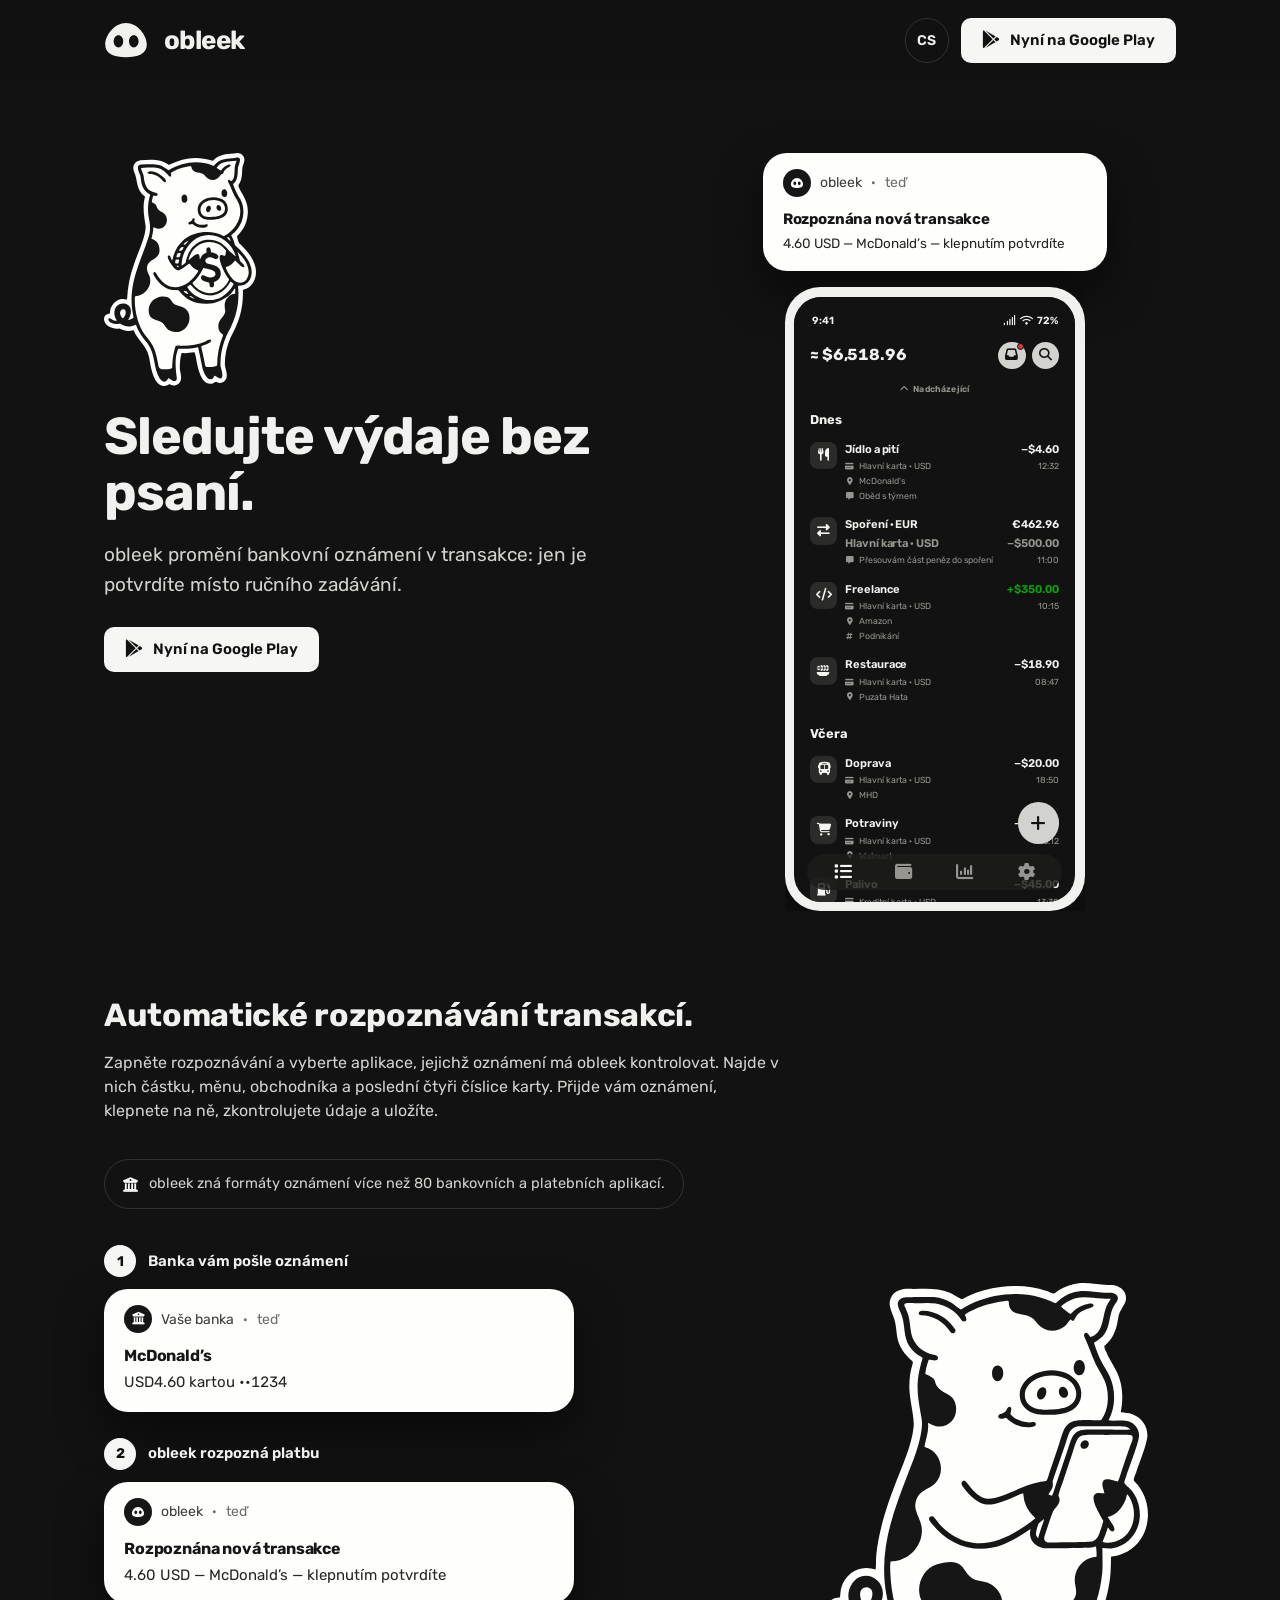
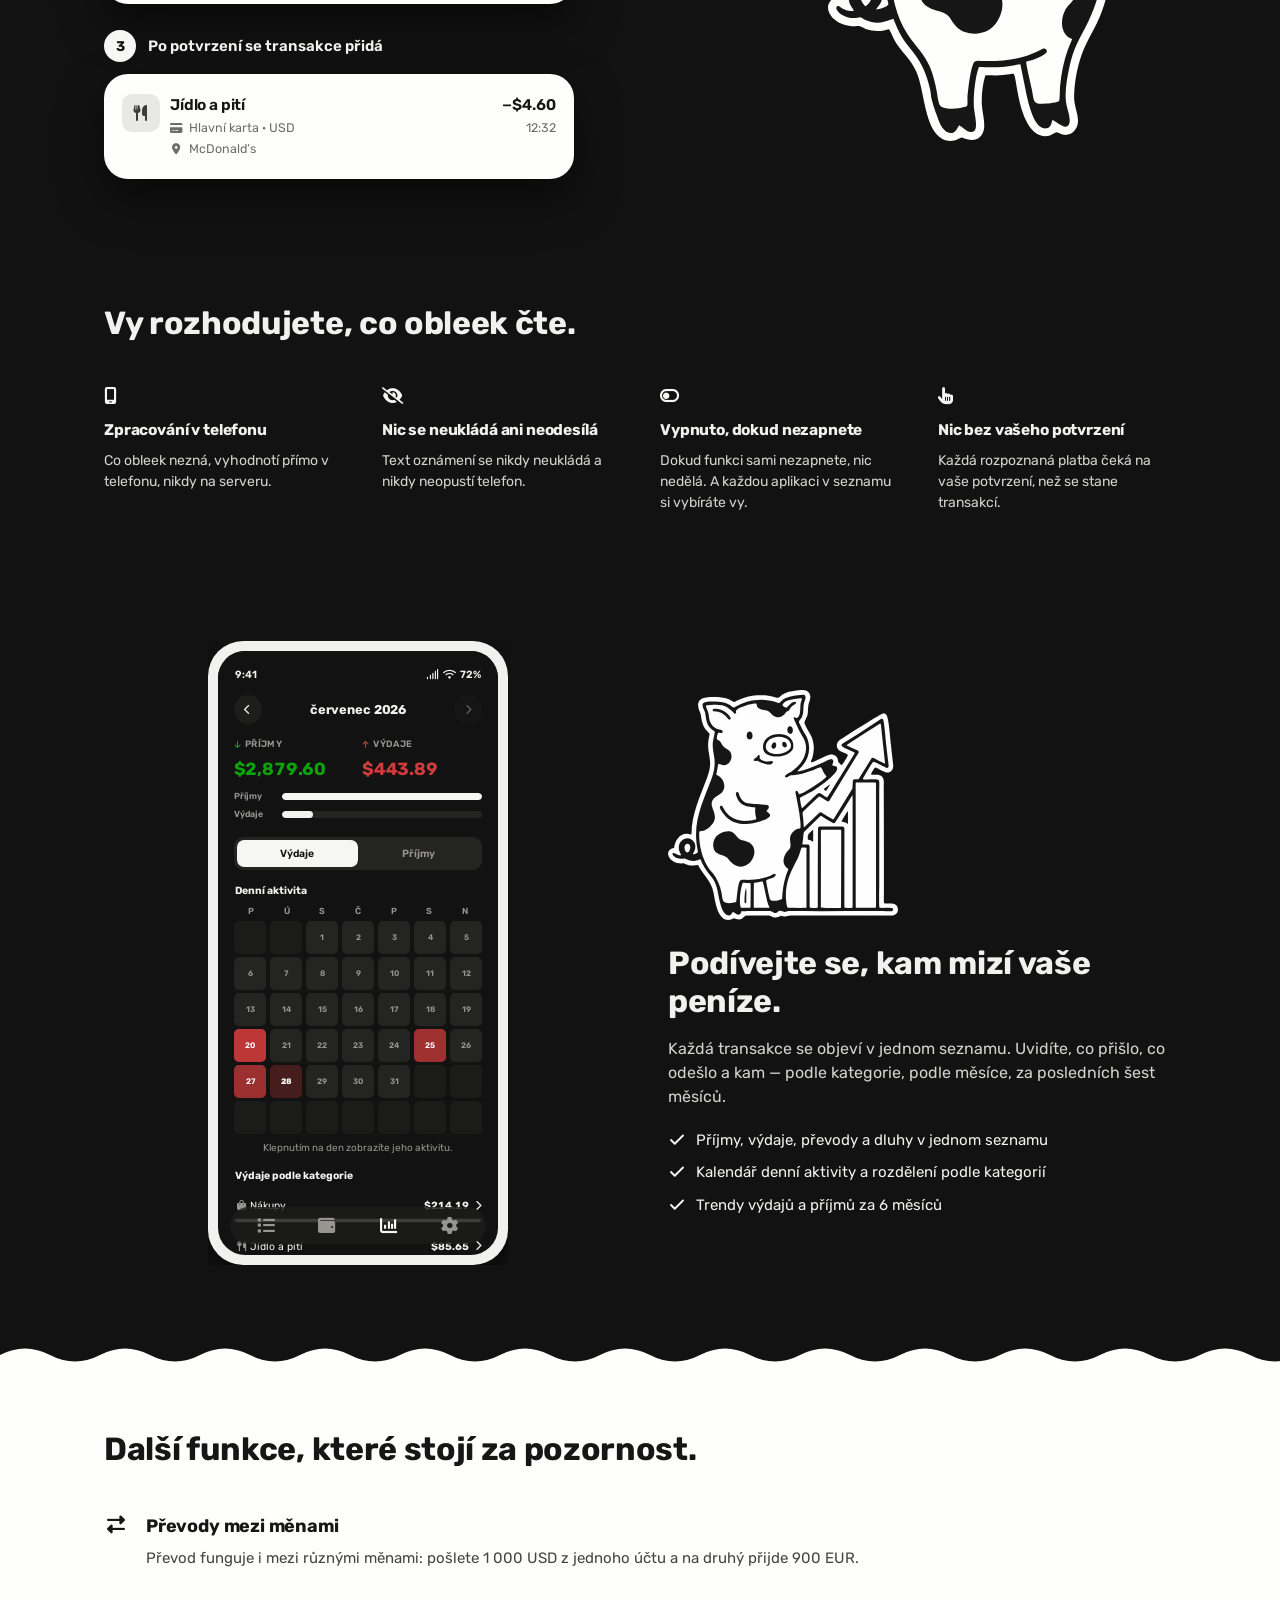
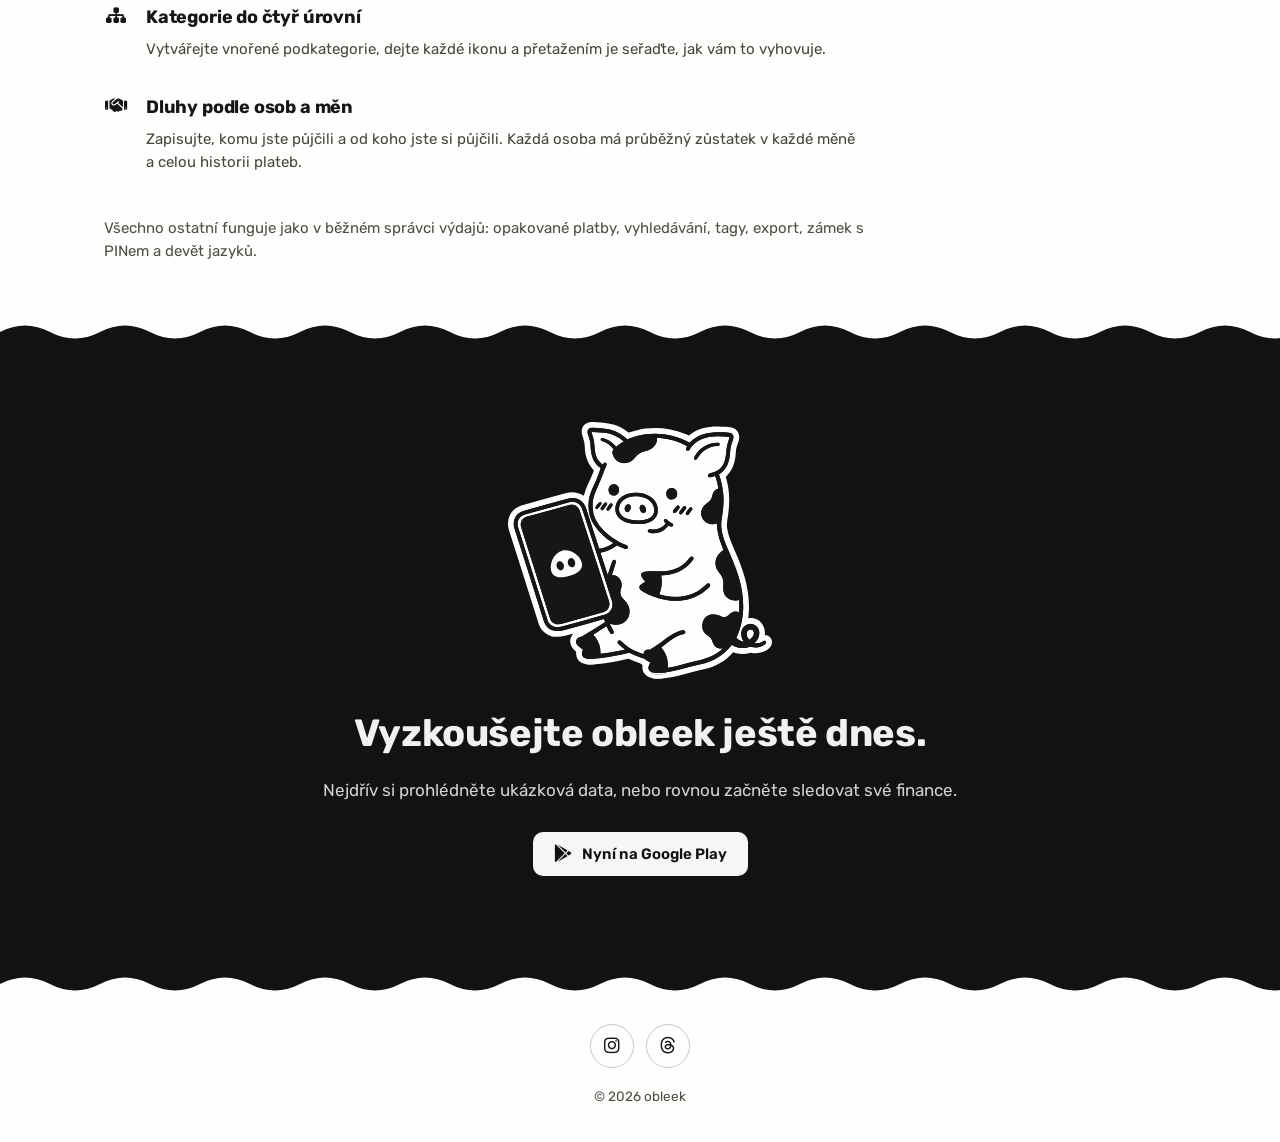
==== commit 43baaa33: "Add language switcher to header" ====
--- a/cs/index.html
+++ b/cs/index.html
@@ -67,9 +67,25 @@
       obleek
     </a>
     <nav class="site-nav" aria-label="Primary">
+      <details class="lang-switch">
+        <summary class="lang-switch-btn" aria-label="Jazyk">
+          <span>CS</span>
+        </summary>
+        <ul class="lang-switch-menu">
+          <li><a href="../">English</a></li>
+          <li><a href="../cs/" aria-current="true">Čeština</a></li>
+          <li><a href="../de/">Deutsch</a></li>
+          <li><a href="../es/">Español</a></li>
+          <li><a href="../fr/">Français</a></li>
+          <li><a href="../it/">Italiano</a></li>
+          <li><a href="../pl/">Polski</a></li>
+          <li><a href="../pt/">Português</a></li>
+          <li><a href="../uk/">Українська</a></li>
+        </ul>
+      </details>
       <a class="btn btn-primary" href="https://play.google.com/store/apps/details?id=com.vbrazhnik.obleek" rel="noopener">
         <i class="fa-brands fa-google-play" aria-hidden="true"></i>
-        Nyní na Google Play
+        <span class="btn-label">Nyní na Google Play</span>
       </a>
     </nav>
   </div>
@@ -485,6 +501,16 @@
     scalePhones();
     window.addEventListener("resize", scalePhones);
   })();
+
+  (function () {
+    var langSwitch = document.querySelector(".lang-switch");
+    if (!langSwitch) return;
+    document.addEventListener("click", function (event) {
+      if (langSwitch.open && !langSwitch.contains(event.target)) {
+        langSwitch.open = false;
+      }
+    });
+  })();
 </script>
 </body>
 </html>
--- a/assets/css/style.css
+++ b/assets/css/style.css
@@ -121,6 +121,10 @@
   .site-header .btn-primary i { width: 14px; height: 14px; font-size: 14px; }
   .site-header .wrap { gap: 10px; padding-top: 12px; padding-bottom: 12px; }
 }
+@media (max-width: 380px) {
+  .site-header .btn-primary { padding: 11px; width: 44px; justify-content: center; }
+  .site-header .btn-label { display: none; }
+}
 
 .site-nav {
   display: flex;
@@ -149,6 +153,67 @@
 .btn-primary:hover { background: #fff; }
 .btn-primary svg,
 .btn-primary i { width: 18px; height: 18px; font-size: 18px; flex: 0 0 auto; }
+
+.lang-switch {
+  position: relative;
+  margin-right: 12px;
+}
+.lang-switch-btn {
+  display: inline-flex;
+  align-items: center;
+  justify-content: center;
+  width: 44.5px;
+  height: 44.5px;
+  padding: 0;
+  border-radius: 50%;
+  border: 1px solid var(--line);
+  color: var(--ink);
+  font-weight: 600;
+  font-size: 14px;
+  cursor: pointer;
+  list-style: none;
+  user-select: none;
+}
+.lang-switch-btn::-webkit-details-marker,
+.lang-switch-btn::marker { display: none; content: ""; }
+.lang-switch-btn:hover,
+.lang-switch[open] .lang-switch-btn {
+  background: var(--accent-strong);
+  border-color: var(--accent-strong);
+  color: var(--paper);
+}
+.lang-switch-menu {
+  position: absolute;
+  top: calc(100% + 8px);
+  right: 0;
+  background: var(--paper);
+  border: 1px solid var(--line);
+  border-radius: var(--radius-row);
+  padding: 6px;
+  margin: 0;
+  list-style: none;
+  min-width: 168px;
+  box-shadow: var(--shadow);
+  z-index: 30;
+}
+.lang-switch-menu li { margin: 0; }
+.lang-switch-menu a {
+  display: block;
+  padding: 9px 12px;
+  border-radius: var(--radius-sm);
+  text-decoration: none;
+  color: var(--ink);
+  font-size: 14px;
+}
+.lang-switch-menu a[aria-current="true"] {
+  color: var(--accent-strong);
+  font-weight: 700;
+}
+.lang-switch-menu a:hover { color: var(--accent-strong); }
+@media (max-width: 480px) {
+  .lang-switch { margin-right: 6px; }
+  .lang-switch-btn { width: 44px; height: 44px; font-size: 12.5px; }
+}
 
 .hero {
   padding: 72px 0 56px;
@@ -312,11 +377,11 @@
   position: absolute;
   left: 0;
   right: 0;
-  bottom: 100%;
+  bottom: calc(100% - 1px);
   width: 100%;
   height: 30px;
   display: block;
-    fill: #FEFEFD;
+  fill: #FEFEFD;
 }
 .highlights .section-head h2 { color: #161616; }
 .unique-list {
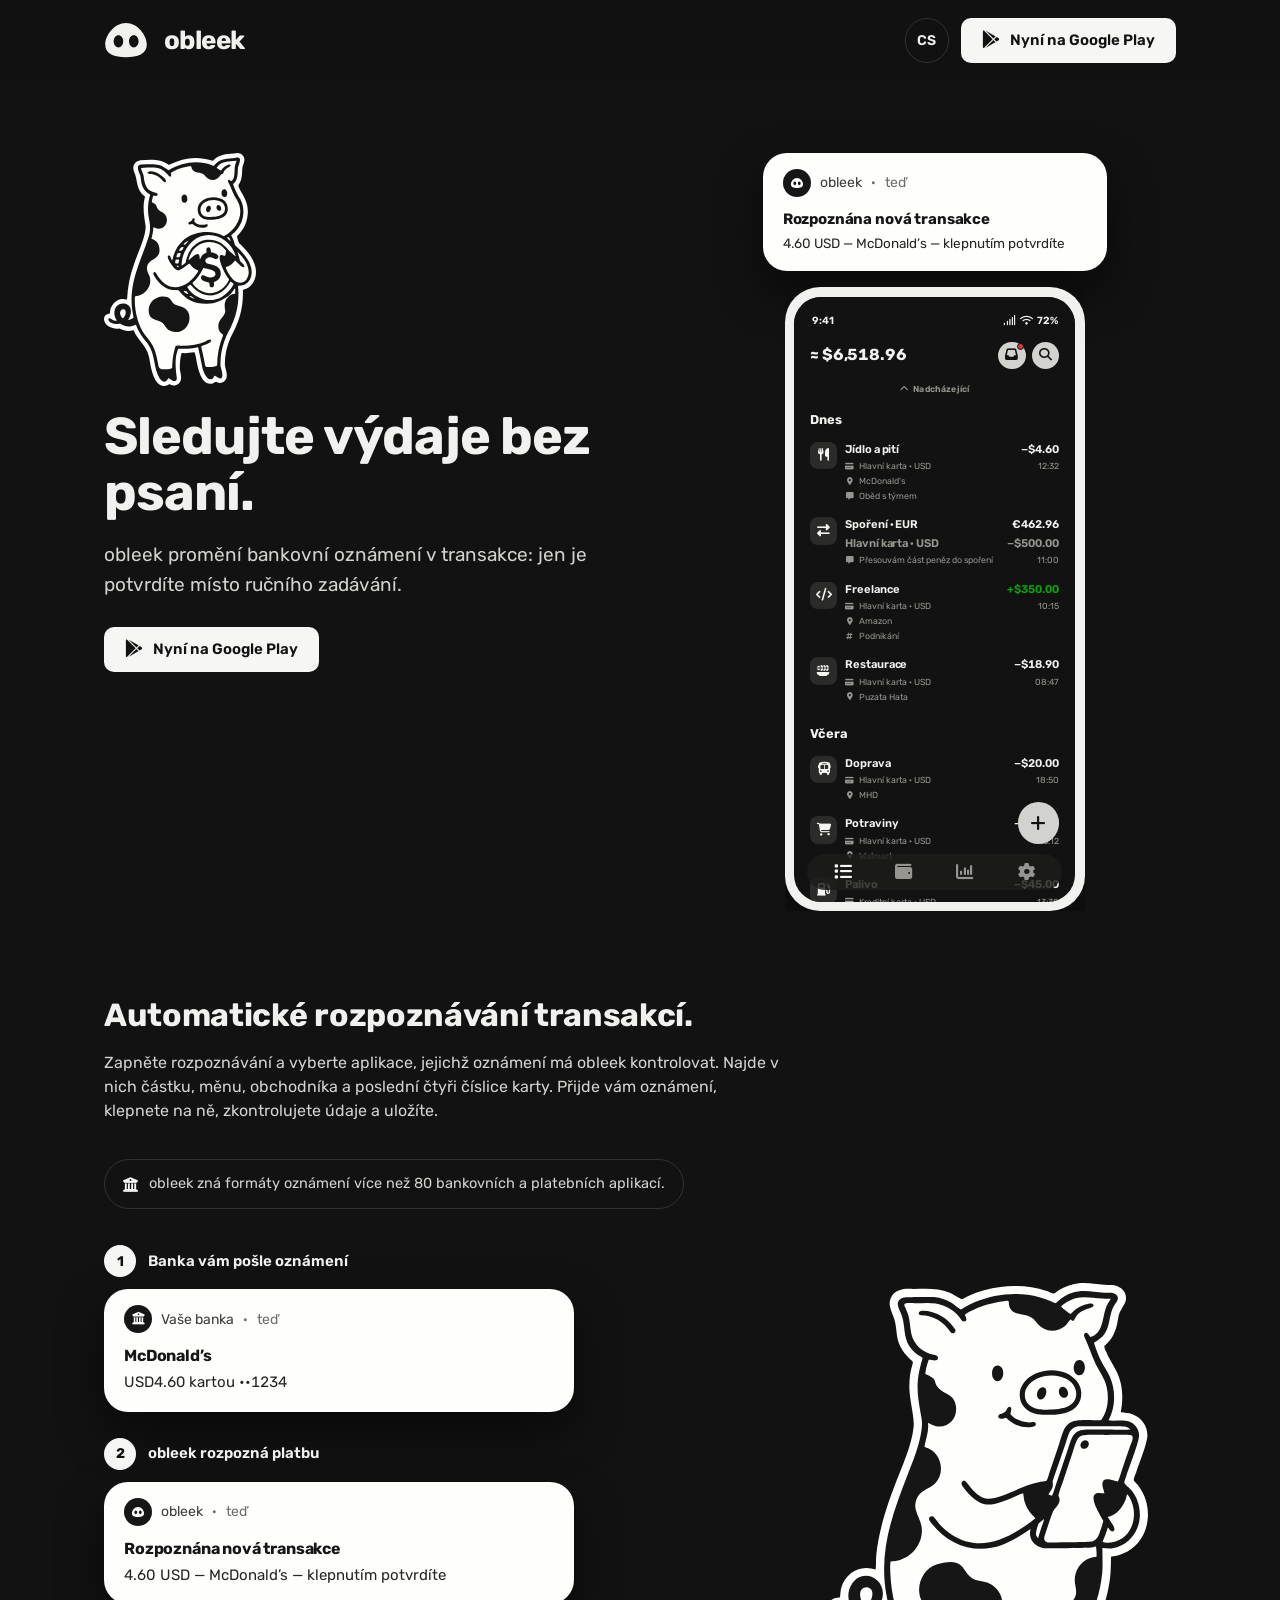
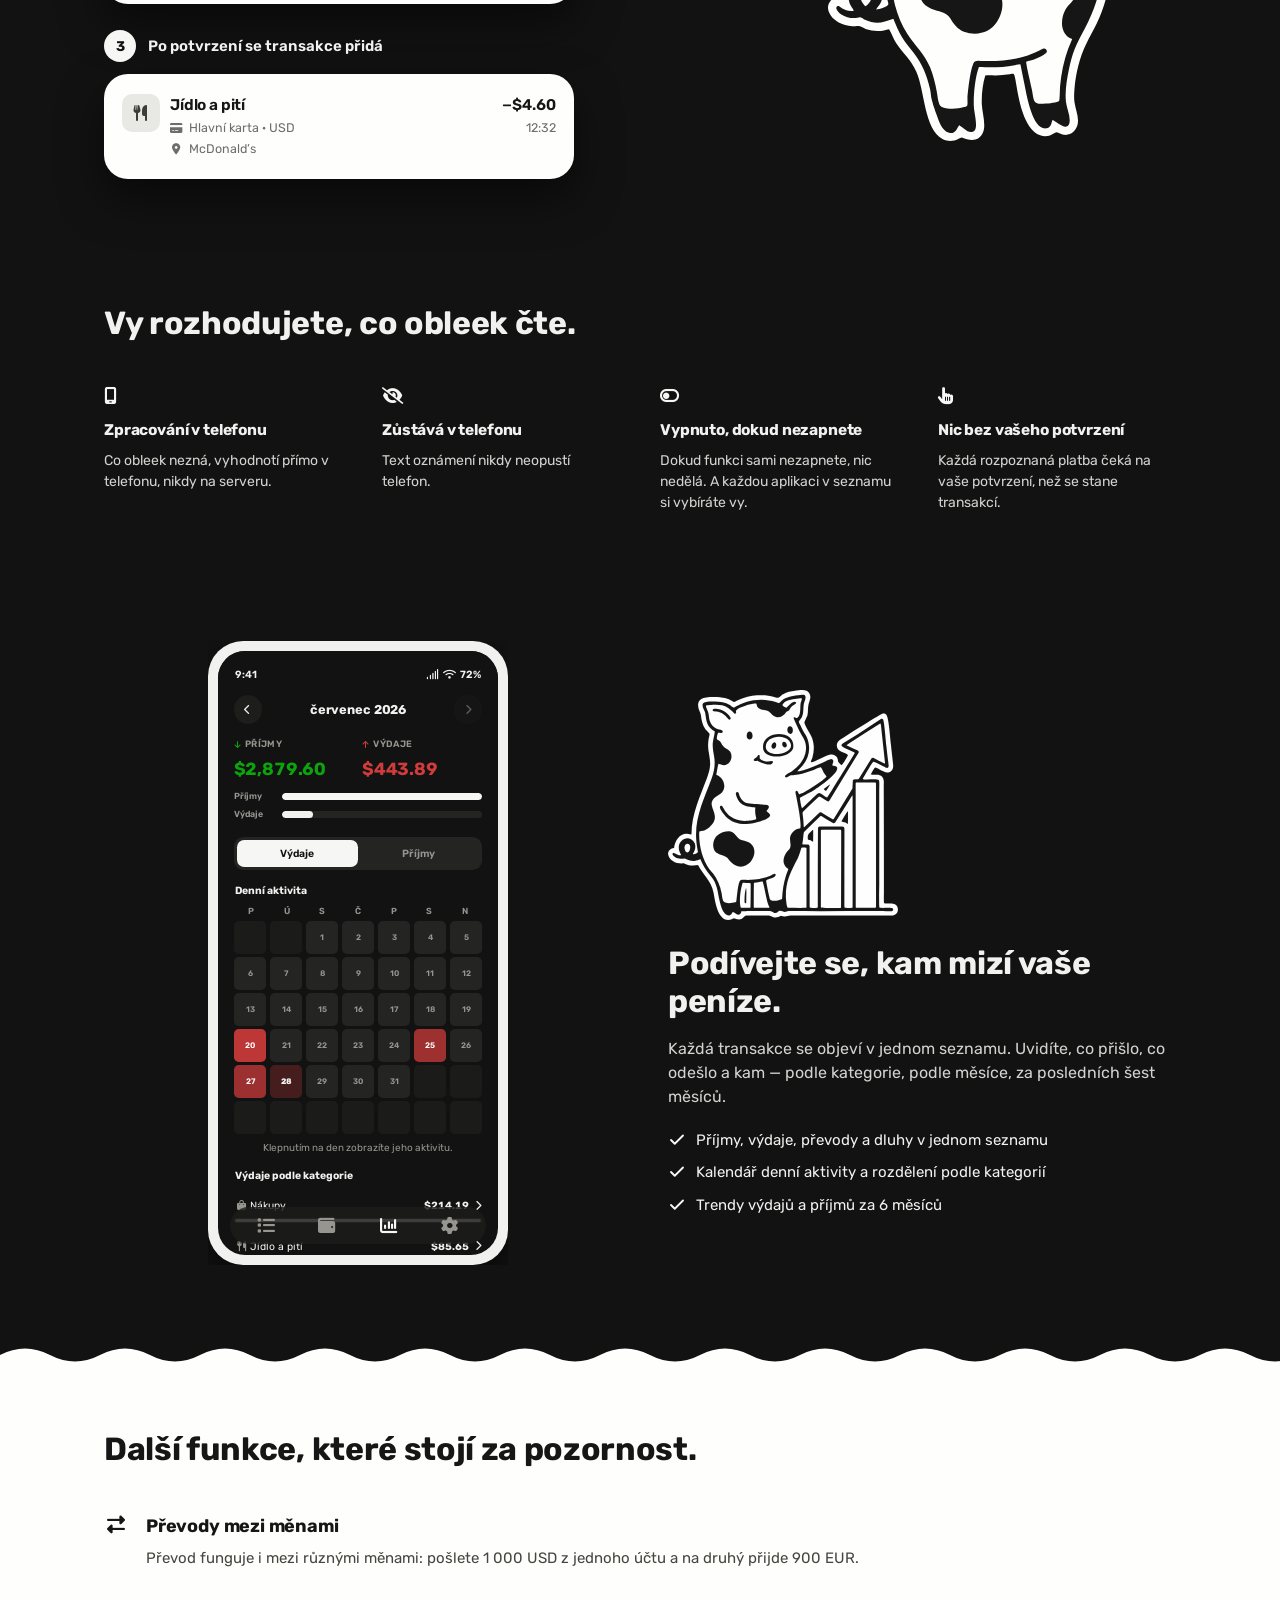
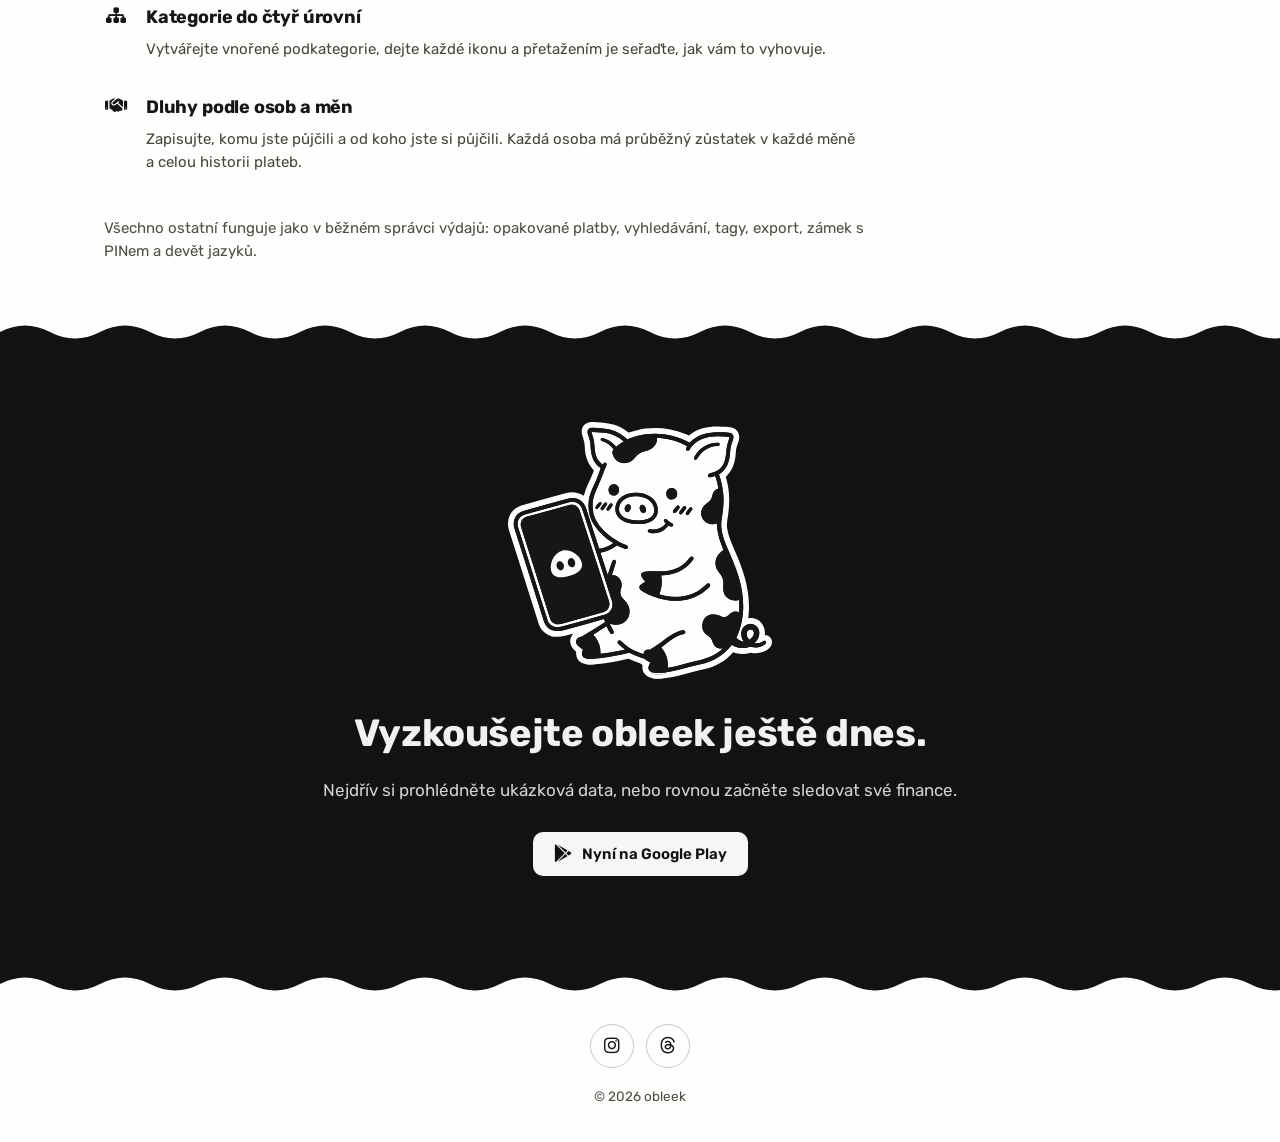
==== commit cbf27b73: "Reword the notification privacy card" ====
--- a/cs/index.html
+++ b/cs/index.html
@@ -83,7 +83,7 @@
           <li><a href="../uk/">Українська</a></li>
         </ul>
       </details>
-      <a class="btn btn-primary" href="https://play.google.com/store/apps/details?id=com.vbrazhnik.obleek" rel="noopener">
+      <a class="btn btn-primary" href="https://play.google.com/store/apps/details?id=com.vbrazhnik.obleek&amp;hl=cs-CZ" rel="noopener">
         <i class="fa-brands fa-google-play" aria-hidden="true"></i>
         <span class="btn-label">Nyní na Google Play</span>
       </a>
@@ -100,7 +100,7 @@
         <h1>Sledujte výdaje bez psaní.</h1>
         <p class="lede">obleek promění bankovní oznámení v transakce: jen je potvrdíte místo ručního zadávání.</p>
         <div class="hero-ctas">
-          <a class="btn btn-primary" href="https://play.google.com/store/apps/details?id=com.vbrazhnik.obleek" rel="noopener">
+          <a class="btn btn-primary" href="https://play.google.com/store/apps/details?id=com.vbrazhnik.obleek&amp;hl=cs-CZ" rel="noopener">
             <i class="fa-brands fa-google-play" aria-hidden="true"></i>
             Nyní na Google Play
           </a>
@@ -291,8 +291,8 @@
         </div>
         <div class="trust-card">
           <div class="trust-card-icon"><i class="fa-solid fa-eye-slash" aria-hidden="true"></i></div>
-          <h3>Nic se neukládá ani neodesílá</h3>
-          <p>Text oznámení se nikdy neukládá a nikdy neopustí telefon.</p>
+          <h3>Zůstává v telefonu</h3>
+          <p>Text oznámení nikdy neopustí telefon.</p>
         </div>
         <div class="trust-card">
           <div class="trust-card-icon"><i class="fa-solid fa-toggle-off" aria-hidden="true"></i></div>
@@ -462,7 +462,7 @@
       <h2>Vyzkoušejte obleek ještě dnes.</h2>
       <p>Nejdřív si prohlédněte ukázková data, nebo rovnou začněte sledovat své finance.</p>
       <div class="hero-ctas">
-        <a class="btn btn-primary" href="https://play.google.com/store/apps/details?id=com.vbrazhnik.obleek" rel="noopener">
+        <a class="btn btn-primary" href="https://play.google.com/store/apps/details?id=com.vbrazhnik.obleek&amp;hl=cs-CZ" rel="noopener">
           <i class="fa-brands fa-google-play" aria-hidden="true"></i>
           Nyní na Google Play
         </a>
